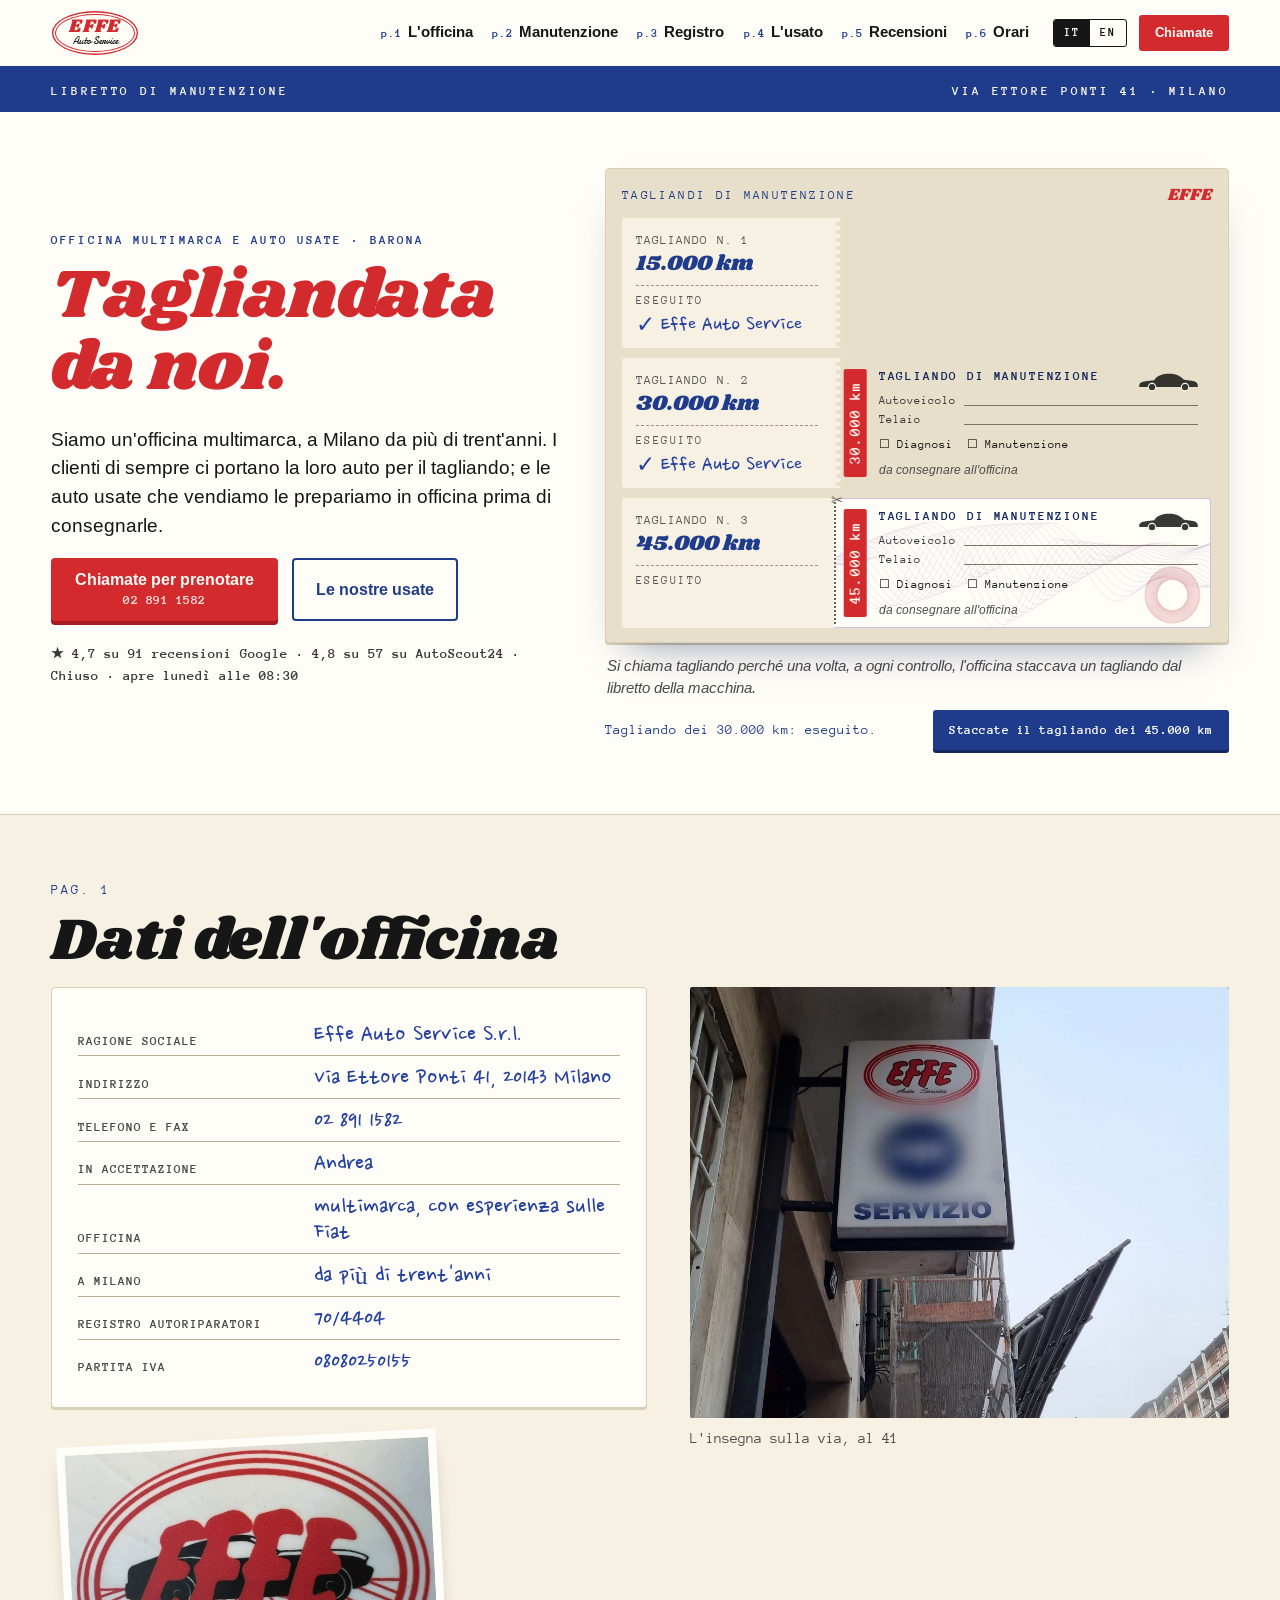
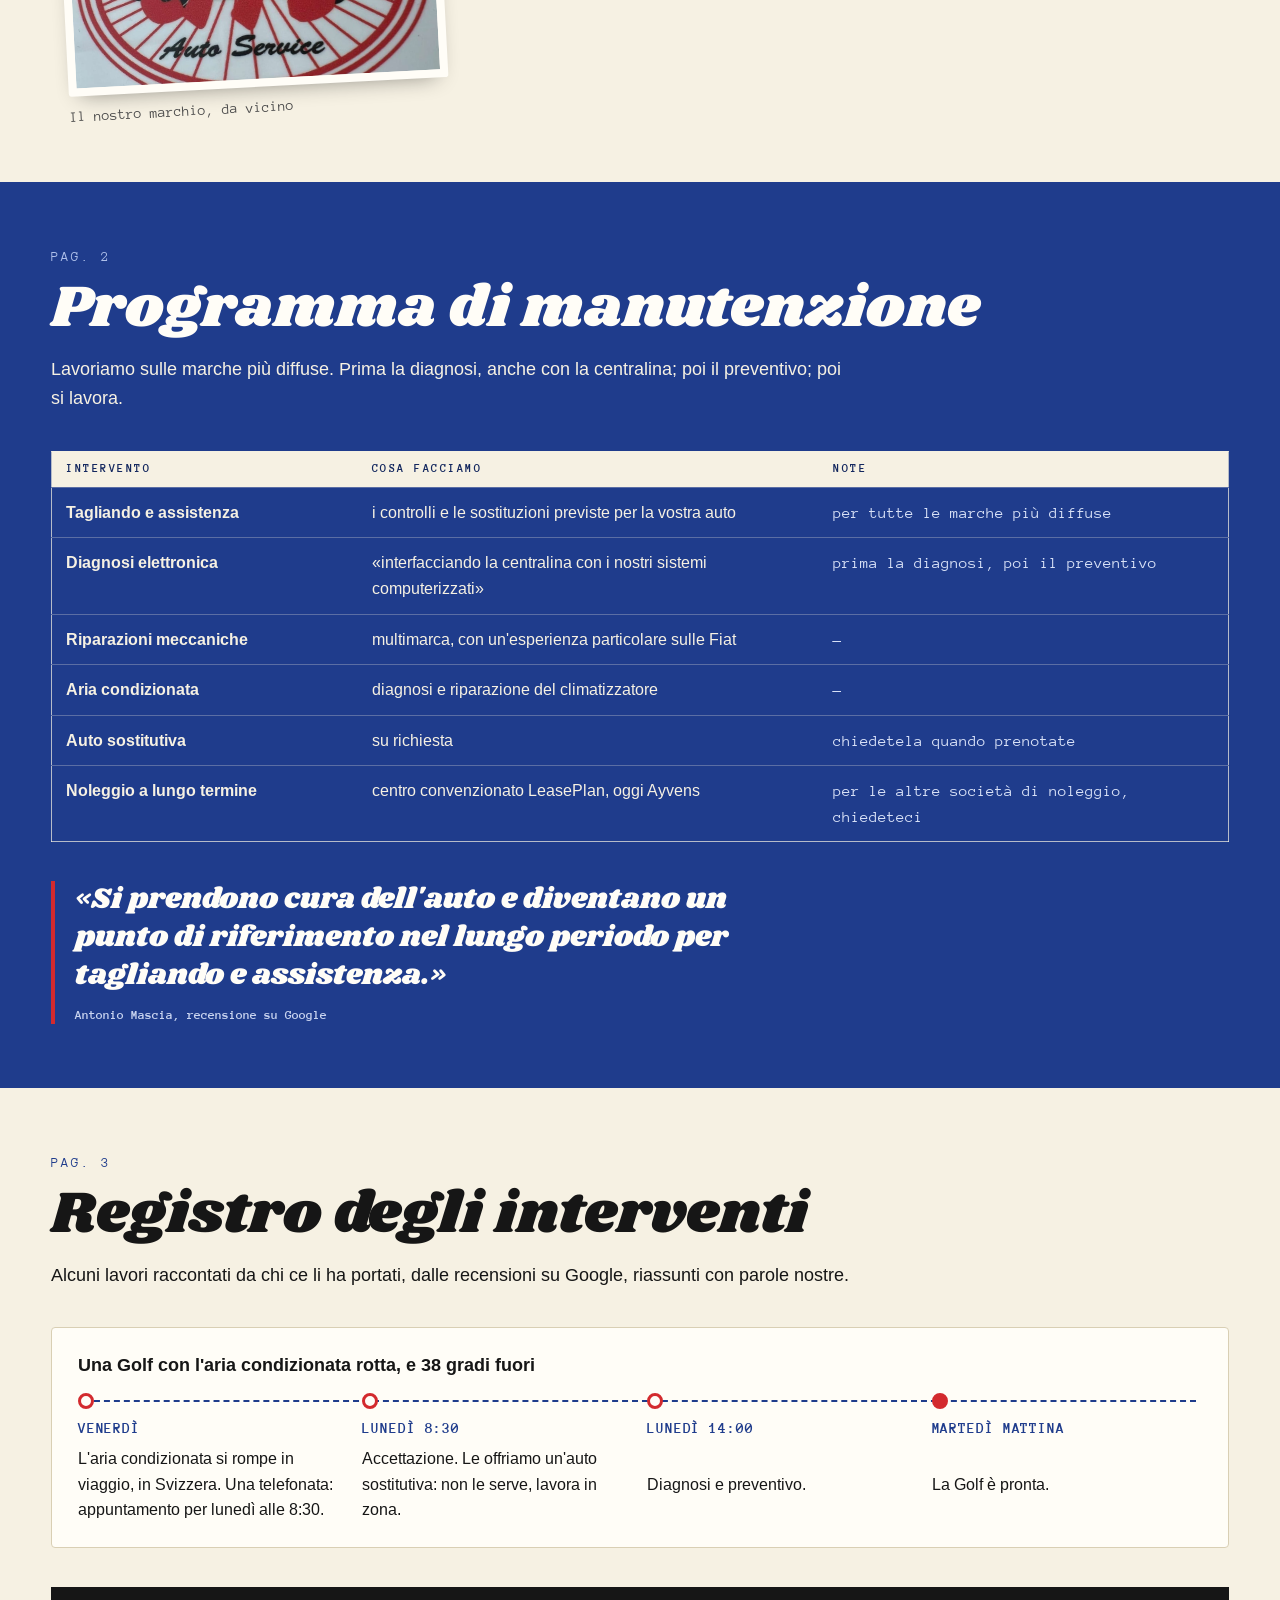
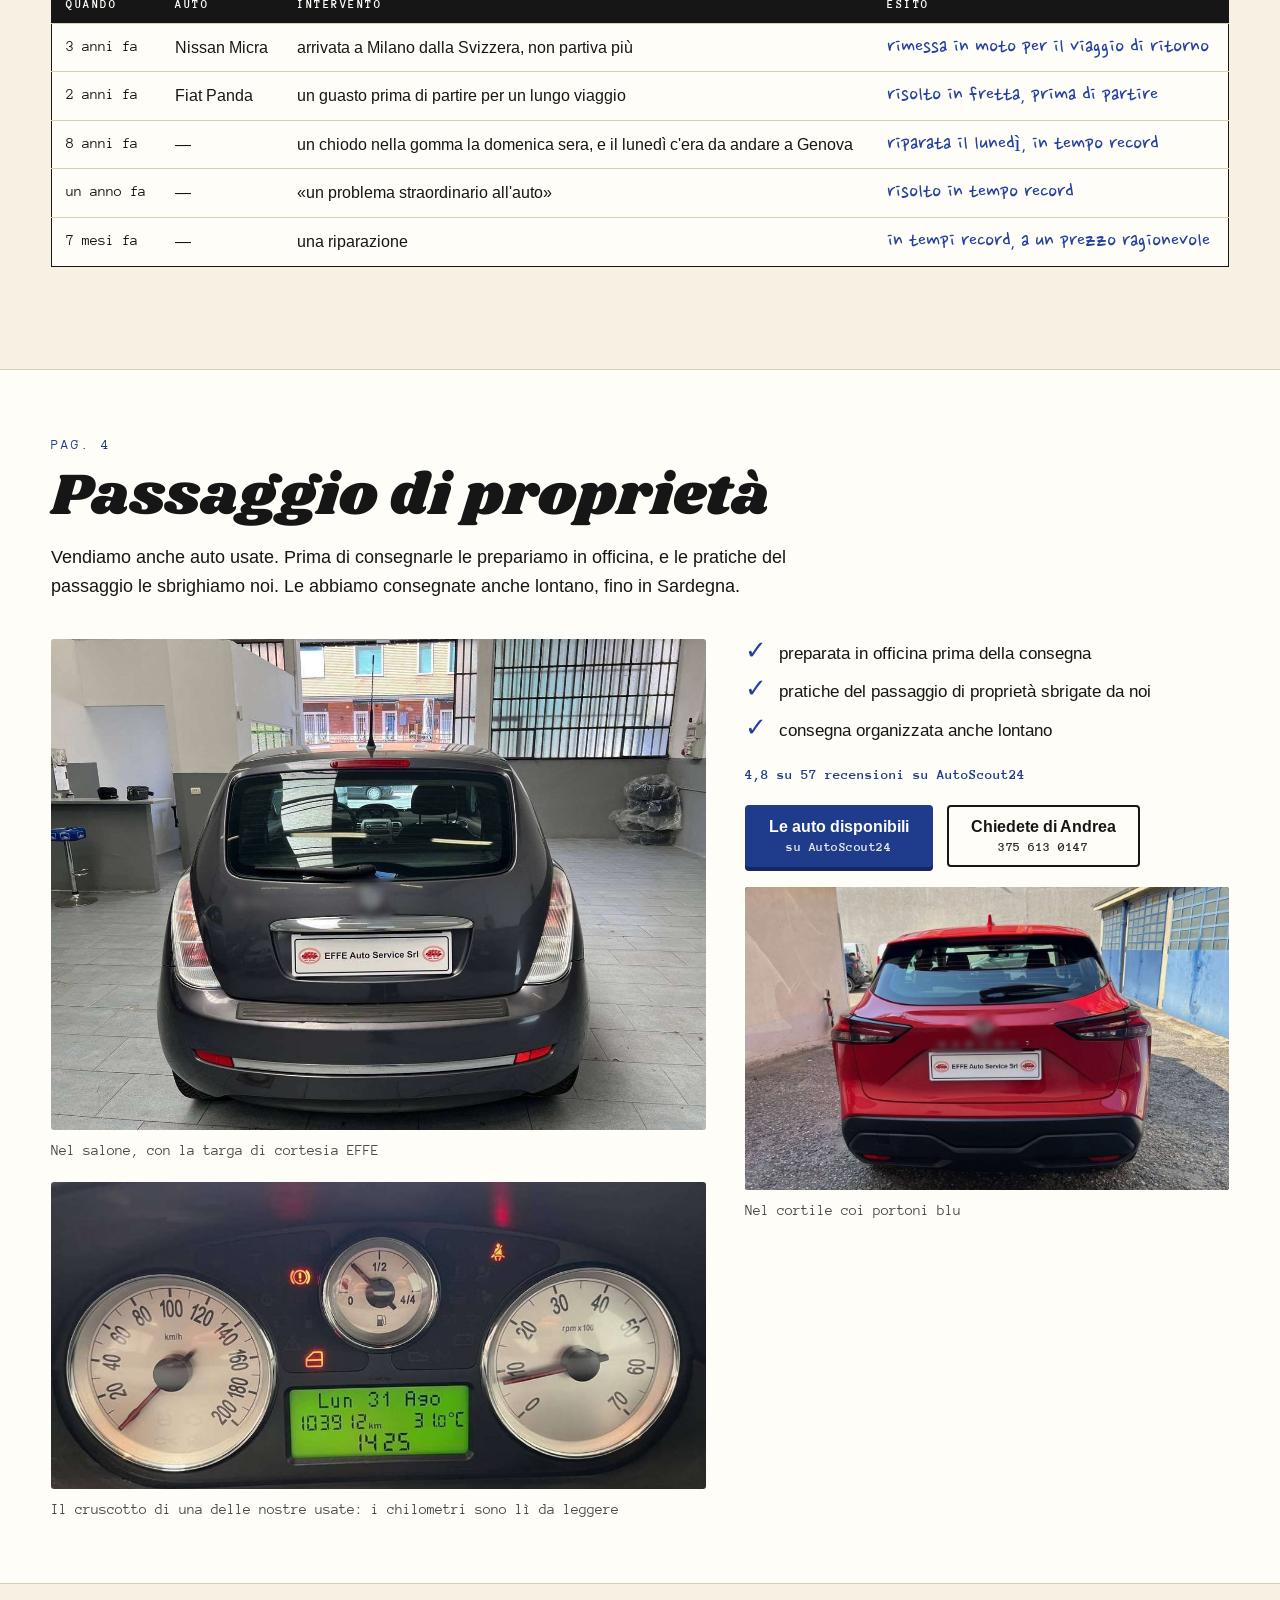
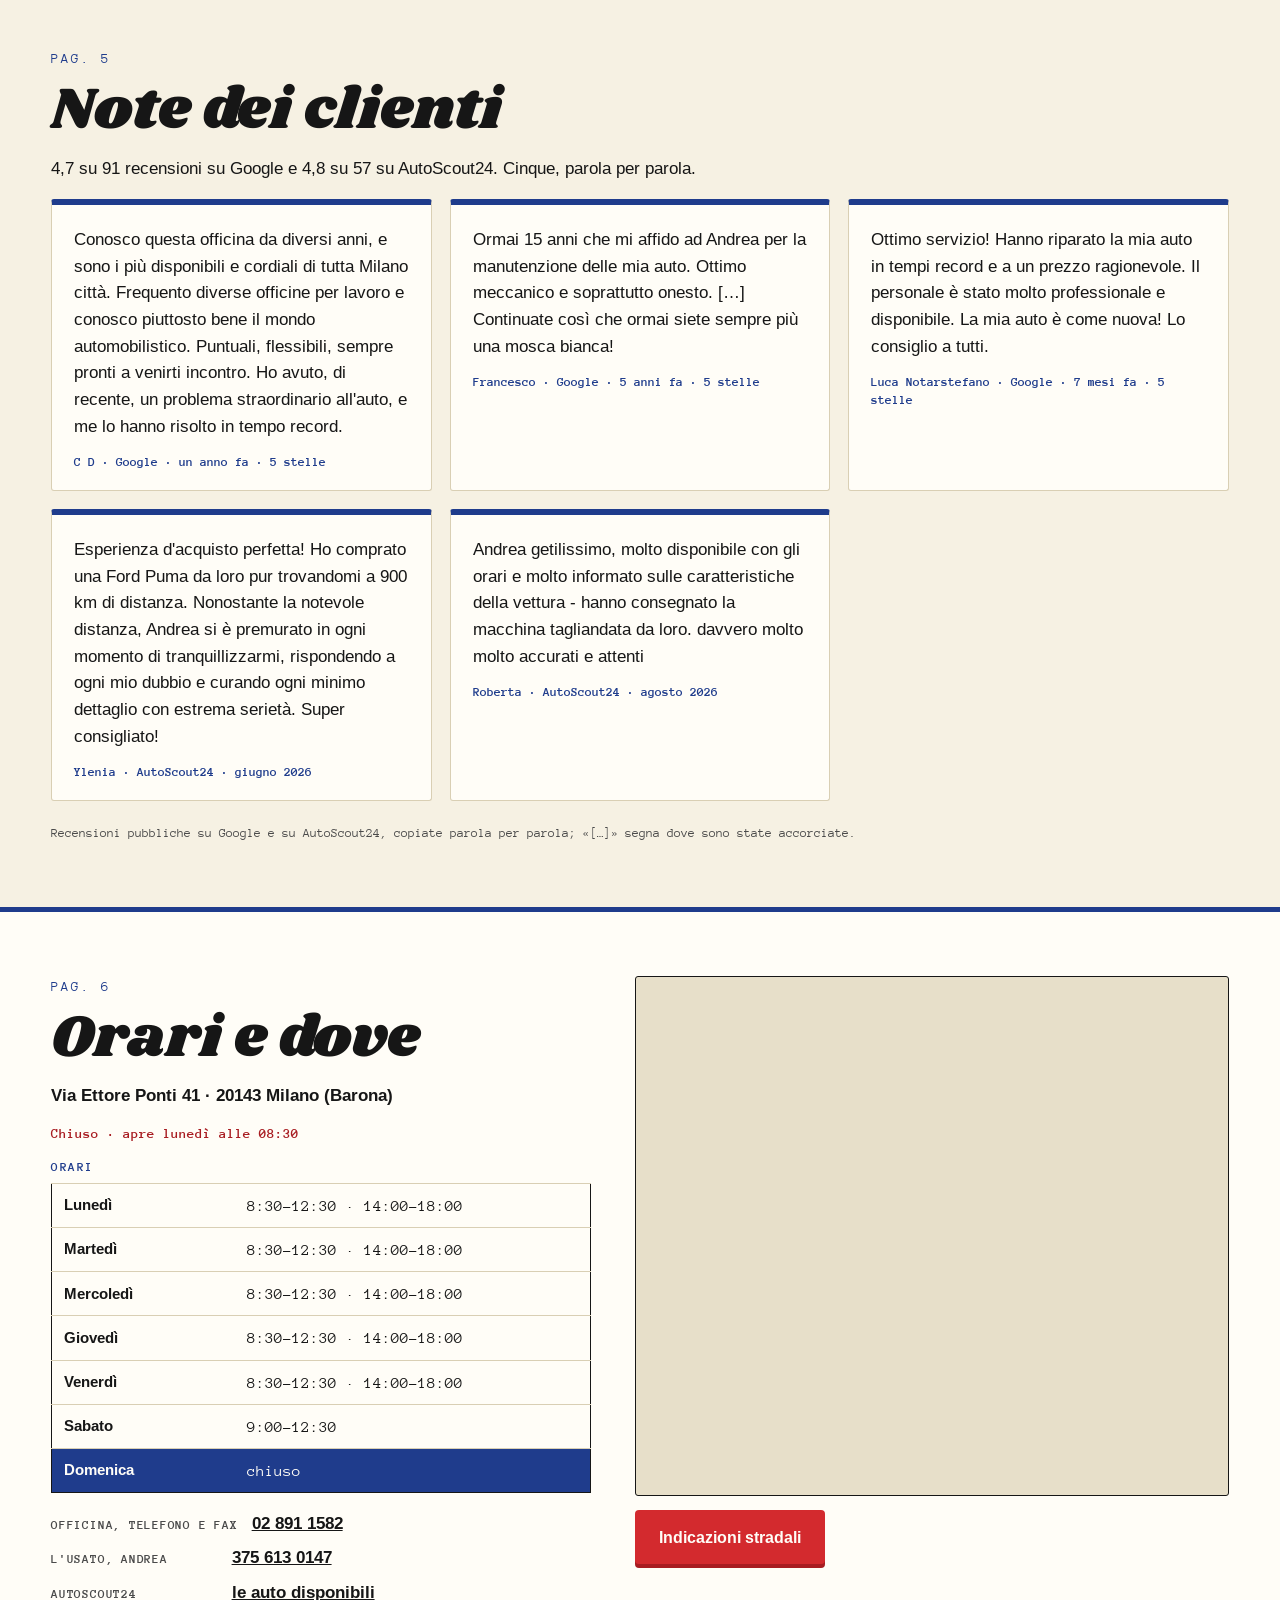
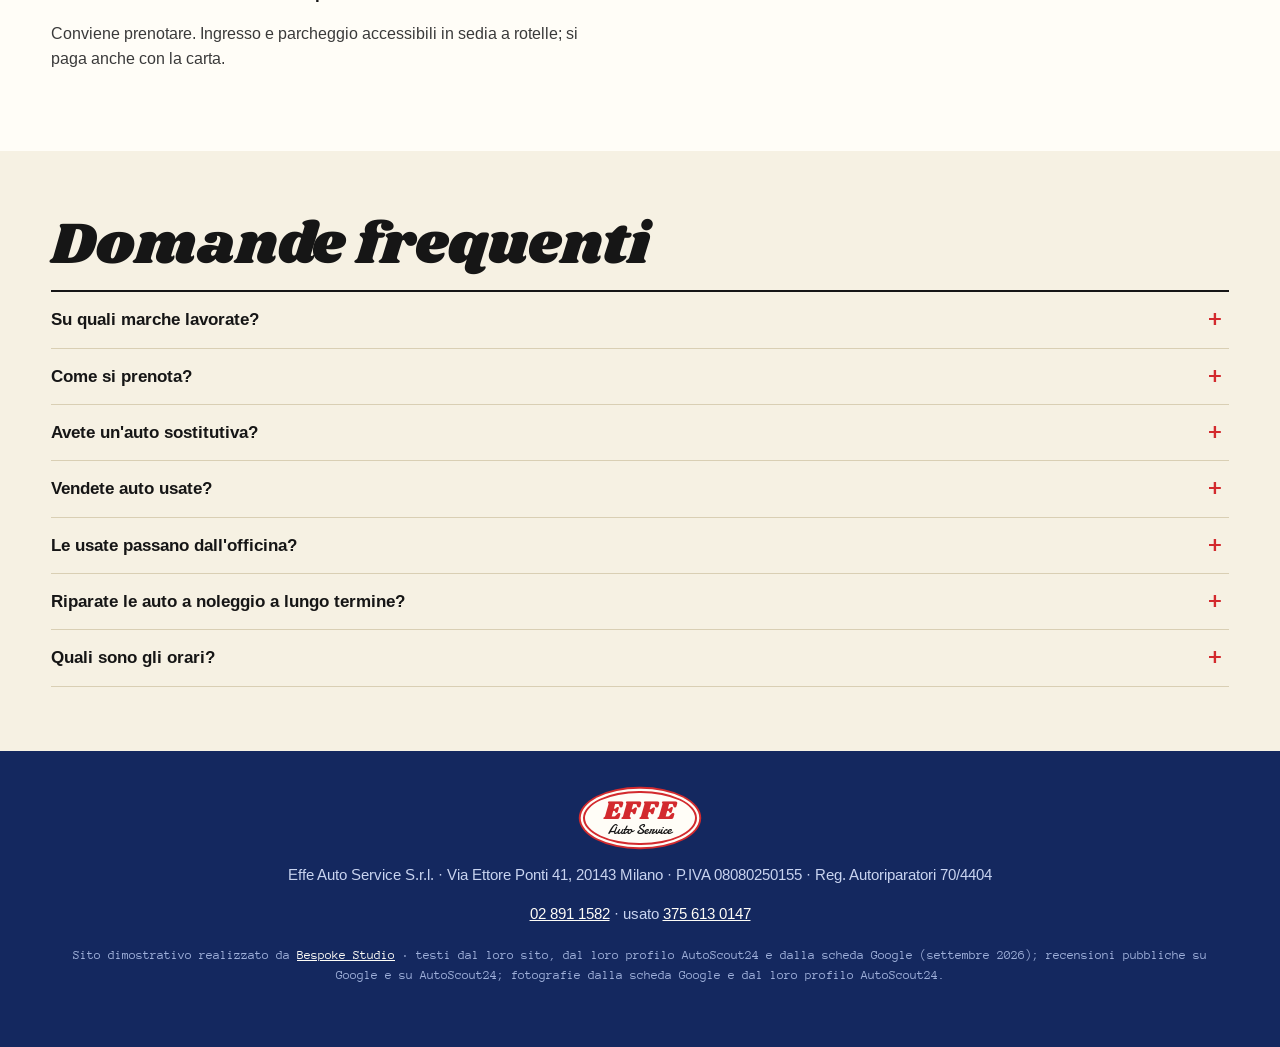
==== index.html @ 42b07c44 "Effe Auto Service: «Tagliandata da noi.» Sito vetrina dell'officina multimarca e dell'usato di Via E" ====
<!DOCTYPE html>
<html lang="it" class="no-js">
<head>
<meta charset="utf-8">
<meta name="viewport" content="width=device-width, initial-scale=1">
<script>document.documentElement.classList.remove('no-js')</script>
<title>Effe Auto Service — officina multimarca e auto usate in Via Ettore Ponti 41, Milano</title>
<meta name="description" content="Effe Auto Service, Via Ettore Ponti 41 a Milano (Barona): officina multimarca da più di trent'anni, tagliandi, diagnosi con la centralina, riparazioni, e auto usate preparate in officina. Telefono 02 891 1582.">
<link rel="canonical" href="https://rotenzark.github.io/effe-auto-service/">
<meta property="og:type" content="website">
<meta property="og:title" content="Effe Auto Service — Tagliandata da noi.">
<meta property="og:description" content="Officina multimarca e auto usate in Via Ettore Ponti 41, Milano: i tagliandi dei clienti di sempre e le usate che passano prima dall'officina.">
<meta property="og:image" content="https://rotenzark.github.io/effe-auto-service/img/og.jpg">
<meta property="og:url" content="https://rotenzark.github.io/effe-auto-service/">
<meta property="og:locale" content="it_IT">
<meta name="twitter:card" content="summary_large_image">
<meta name="theme-color" content="#1F3C8C">
<link rel="icon" href="img/favicon.svg" type="image/svg+xml">
<link rel="icon" href="img/favicon-32.png" sizes="32x32" type="image/png">
<link rel="apple-touch-icon" href="img/apple-touch-icon.png">
<link rel="preconnect" href="https://fonts.googleapis.com">
<link rel="preconnect" href="https://fonts.gstatic.com" crossorigin>
<link href="https://fonts.googleapis.com/css2?family=Anonymous+Pro:wght@400;700&family=Arimo:ital,wght@0,400;0,500;0,600;0,700;1,400&family=Damion&family=Nanum+Pen+Script&family=Shrikhand&display=swap" rel="stylesheet">
<link rel="stylesheet" href="css/styles.css?v=1">
<script src="https://cdn.jsdelivr.net/npm/gsap@3.12.5/dist/gsap.min.js" defer></script>
<script src="https://cdn.jsdelivr.net/npm/gsap@3.12.5/dist/ScrollTrigger.min.js" defer></script>
<script src="js/main.js?v=1" defer></script>
<script type="application/ld+json">
{"@context":"https://schema.org","@type":["AutoRepair","AutoDealer"],"name":"Effe Auto Service","legalName":"Effe Auto Service S.r.l.","description":"Officina multimarca a Milano da più di trent'anni e auto usate preparate in officina.","image":"https://rotenzark.github.io/effe-auto-service/img/og.jpg","url":"https://rotenzark.github.io/effe-auto-service/","telephone":"+39028911582","faxNumber":"+39028911582","vatID":"IT08080250155","address":{"@type":"PostalAddress","streetAddress":"Via Ettore Ponti 41","postalCode":"20143","addressLocality":"Milano","addressRegion":"MI","addressCountry":"IT"},"geo":{"@type":"GeoCoordinates","latitude":45.4418,"longitude":9.1539},"contactPoint":[{"@type":"ContactPoint","telephone":"+393756130147","contactType":"sales","description":"Auto usate: chiedere di Andrea"}],"openingHoursSpecification":[{"@type":"OpeningHoursSpecification","dayOfWeek":["Monday","Tuesday","Wednesday","Thursday","Friday"],"opens":"08:30","closes":"12:30"},{"@type":"OpeningHoursSpecification","dayOfWeek":["Monday","Tuesday","Wednesday","Thursday","Friday"],"opens":"14:00","closes":"18:00"},{"@type":"OpeningHoursSpecification","dayOfWeek":"Saturday","opens":"09:00","closes":"12:30"}],"paymentAccepted":"Carte di credito, carte di debito, pagamenti contactless"}
</script>
<script type="application/ld+json">
{"@context":"https://schema.org","@type":"FAQPage","mainEntity":[
{"@type":"Question","name":"Su quali marche lavorate?","acceptedAnswer":{"@type":"Answer","text":"Sulle più diffuse: siamo un'officina multimarca, con un'esperienza particolare sulle Fiat."}},
{"@type":"Question","name":"Come si prenota?","acceptedAnswer":{"@type":"Answer","text":"Al telefono, allo 02 891 1582. Conviene prenotare."}},
{"@type":"Question","name":"Avete un'auto sostitutiva?","acceptedAnswer":{"@type":"Answer","text":"Su richiesta: chiedetela quando prenotate."}},
{"@type":"Question","name":"Vendete auto usate?","acceptedAnswer":{"@type":"Answer","text":"Sì. Le auto disponibili sono sul nostro profilo AutoScout24; per informazioni chiedete di Andrea, al 375 613 0147."}},
{"@type":"Question","name":"Le usate passano dall'officina?","acceptedAnswer":{"@type":"Answer","text":"Sì: prima della consegna le prepariamo in officina. Chiedete ad Andrea cosa è stato fatto sull'auto che vi interessa."}},
{"@type":"Question","name":"Riparate le auto a noleggio a lungo termine?","acceptedAnswer":{"@type":"Answer","text":"Siamo centro convenzionato LeasePlan, oggi Ayvens. Per le altre società di noleggio, chiedeteci."}},
{"@type":"Question","name":"Quali sono gli orari?","acceptedAnswer":{"@type":"Answer","text":"Dal lunedì al venerdì dalle 8:30 alle 12:30 e dalle 14 alle 18, il sabato dalle 9 alle 12:30. La domenica è chiuso."}}
]}
</script>
</head>
<body>

<div id="intro" class="intro" aria-hidden="true">
  <div class="intro__in">
    <p class="marchio marchio--grande"><span class="marchio__effe">EFFE</span><span class="marchio__sotto">Auto Service</span></p>
    <p class="intro__cosa" data-i18n="i.cosa">libretto di manutenzione</p>
  </div>
  <button class="intro__salta" id="introSkip" type="button" data-i18n="i.skip">Salta</button>
</div>

<header class="testata">
  <a class="testata__logo" href="#copertina" aria-label="Effe Auto Service, torna all'inizio" data-i18n-aria="m.top"><span class="marchio"><span class="marchio__effe">EFFE</span><span class="marchio__sotto">Auto Service</span></span></a>
  <nav id="mainNav" class="testata__nav" aria-label="Pagine del libretto" data-i18n-aria="m.nav">
    <a href="#dati"><span class="pg" aria-hidden="true">p.1</span><span data-i18n="n.dati">L'officina</span></a>
    <a href="#manutenzione"><span class="pg" aria-hidden="true">p.2</span><span data-i18n="n.manutenzione">Manutenzione</span></a>
    <a href="#registro"><span class="pg" aria-hidden="true">p.3</span><span data-i18n="n.registro">Registro</span></a>
    <a href="#usato"><span class="pg" aria-hidden="true">p.4</span><span data-i18n="n.usato">L'usato</span></a>
    <a href="#note"><span class="pg" aria-hidden="true">p.5</span><span data-i18n="n.note">Recensioni</span></a>
    <a href="#orari"><span class="pg" aria-hidden="true">p.6</span><span data-i18n="n.orari">Orari</span></a>
  </nav>
  <div class="testata__destra">
    <div class="lingue" role="group" aria-label="Lingua" data-i18n-aria="m.lingua">
      <button type="button" data-lang="it" aria-pressed="true">IT</button><button type="button" data-lang="en" aria-pressed="false">EN</button>
    </div>
    <a class="testata__tel" href="tel:+39028911582"><span data-i18n="n.tel">Chiamate</span></a>
    <button id="burger" type="button" aria-label="Apri il menu" aria-controls="mainNav" aria-expanded="false" data-i18n-aria="m.menu"><span></span><span></span><span></span></button>
  </div>
</header>

<main>

  <section id="copertina" class="copertina" aria-labelledby="titolo">
    <div class="copertina__banda" aria-hidden="true"><span data-i18n="h.banda">Libretto di manutenzione</span><span>Via Ettore Ponti 41 · Milano</span></div>
    <div class="copertina__corpo">
      <div class="copertina__testo">
        <p class="kicker" data-i18n="h.k">Officina multimarca e auto usate · Barona</p>
        <h1 id="titolo" class="copertina__t" data-i18n="h.t">Tagliandata<br>da noi.</h1>
        <p class="copertina__s" data-i18n="h.s">Siamo un'officina multimarca, a Milano da più di trent'anni. I clienti di sempre ci portano la loro auto per il tagliando; e le auto usate che vendiamo le prepariamo in officina prima di consegnarle.</p>
        <div class="azioni">
          <a class="btn btn--rosso" href="tel:+39028911582"><span data-i18n="h.tel">Chiamate per prenotare</span><small>02 891 1582</small></a>
          <a class="btn btn--linea" href="#usato"><span data-i18n="h.usato">Le nostre usate</span></a>
        </div>
        <p class="copertina__voti"><span aria-hidden="true">★</span> <span data-i18n="h.voti">4,7 su 91 recensioni Google · 4,8 su 57 su AutoScout24</span> <span id="orarioStato" aria-live="polite"></span></p>
      </div>

      <figure class="libretto" id="libretto">
        <div class="libretto__pagina">
          <div class="libretto__testa"><span class="mono" data-i18n="f.testa">Tagliandi di manutenzione</span><span class="libretto__marchio" aria-hidden="true">EFFE</span></div>
          <ol class="tagliandi" id="tagliandi">
            <li class="riga is-staccato" data-n="1">
              <div class="matrice">
                <p class="matrice__n mono"><span data-i18n="f.n">Tagliando n.</span> 1</p>
                <p class="matrice__km">15.000 km</p>
                <p class="matrice__campo"><span class="matrice__eti mono" data-i18n="f.eseguito">Eseguito</span><span class="penna">✓ Effe Auto Service</span></p>
              </div>
              <div class="tagliando" aria-hidden="true">
                <p class="tagliando__km">15.000 km</p>
                <div class="tagliando__corpo">
                  <p class="tagliando__t" data-i18n="f.t">Tagliando di manutenzione</p>
                  <p class="tagliando__campi"><span data-i18n="f.auto">Autoveicolo</span><i></i><span data-i18n="f.telaio">Telaio</span><i></i></p>
                  <p class="tagliando__caselle"><span>☐ <span data-i18n="f.diagnosi">Diagnosi</span></span><span>☐ <span data-i18n="f.manut">Manutenzione</span></span></p>
                  <p class="tagliando__piede" data-i18n="f.piede">da consegnare all'officina</p>
                </div>
                <svg class="tagliando__auto" viewBox="0 0 120 44" aria-hidden="true"><path d="M6 32 C6 26 10 24 18 23 L34 21 C40 12 50 9 62 9 C74 9 82 12 90 20 L104 22 C112 23 116 26 116 31 L116 34 L6 34 Z"/><circle cx="30" cy="34" r="7"/><circle cx="92" cy="34" r="7"/></svg>
              </div>
            </li>
            <li class="riga is-staccato" data-n="2">
              <div class="matrice">
                <p class="matrice__n mono"><span data-i18n="f.n">Tagliando n.</span> 2</p>
                <p class="matrice__km">30.000 km</p>
                <p class="matrice__campo"><span class="matrice__eti mono" data-i18n="f.eseguito">Eseguito</span><span class="penna">✓ Effe Auto Service</span></p>
              </div>
              <div class="tagliando" aria-hidden="true">
                <p class="tagliando__km">30.000 km</p>
                <div class="tagliando__corpo">
                  <p class="tagliando__t" data-i18n="f.t">Tagliando di manutenzione</p>
                  <p class="tagliando__campi"><span data-i18n="f.auto">Autoveicolo</span><i></i><span data-i18n="f.telaio">Telaio</span><i></i></p>
                  <p class="tagliando__caselle"><span>☐ <span data-i18n="f.diagnosi">Diagnosi</span></span><span>☐ <span data-i18n="f.manut">Manutenzione</span></span></p>
                  <p class="tagliando__piede" data-i18n="f.piede">da consegnare all'officina</p>
                </div>
                <svg class="tagliando__auto" viewBox="0 0 120 44" aria-hidden="true"><path d="M6 32 C6 26 10 24 18 23 L34 21 C40 12 50 9 62 9 C74 9 82 12 90 20 L104 22 C112 23 116 26 116 31 L116 34 L6 34 Z"/><circle cx="30" cy="34" r="7"/><circle cx="92" cy="34" r="7"/></svg>
              </div>
            </li>
            <li class="riga" data-n="3">
              <div class="matrice">
                <p class="matrice__n mono"><span data-i18n="f.n">Tagliando n.</span> 3</p>
                <p class="matrice__km">45.000 km</p>
                <p class="matrice__campo"><span class="matrice__eti mono" data-i18n="f.eseguito">Eseguito</span><span class="penna">✓ Effe Auto Service</span></p>
              </div>
              <div class="tagliando" aria-hidden="true">
                <p class="tagliando__km">45.000 km</p>
                <div class="tagliando__corpo">
                  <p class="tagliando__t" data-i18n="f.t">Tagliando di manutenzione</p>
                  <p class="tagliando__campi"><span data-i18n="f.auto">Autoveicolo</span><i></i><span data-i18n="f.telaio">Telaio</span><i></i></p>
                  <p class="tagliando__caselle"><span>☐ <span data-i18n="f.diagnosi">Diagnosi</span></span><span>☐ <span data-i18n="f.manut">Manutenzione</span></span></p>
                  <p class="tagliando__piede" data-i18n="f.piede">da consegnare all'officina</p>
                </div>
                <svg class="tagliando__auto" viewBox="0 0 120 44" aria-hidden="true"><path d="M6 32 C6 26 10 24 18 23 L34 21 C40 12 50 9 62 9 C74 9 82 12 90 20 L104 22 C112 23 116 26 116 31 L116 34 L6 34 Z"/><circle cx="30" cy="34" r="7"/><circle cx="92" cy="34" r="7"/></svg>
              </div>
            </li>
          </ol>
          <p class="libretto__completo" id="librettoCompleto" data-i18n="f.completo">Libretto completo: la macchina è pronta anche per il prossimo proprietario. <a href="#usato">Passaggio di proprietà →</a></p>
        </div>
        <figcaption class="libretto__nota" data-i18n="f.nota">Si chiama tagliando perché una volta, a ogni controllo, l'officina staccava un tagliando dal libretto della macchina.</figcaption>
        <div class="libretto__azioni">
          <p class="libretto__stato mono" id="librettoStato" aria-live="polite"></p>
          <button type="button" class="libretto__tasto" id="tagliandoTasto" data-i18n="f.tasto">Staccate il tagliando dei 45.000 km</button>
          <button type="button" class="libretto__tasto libretto__tasto--piano" id="tagliandoDaCapo" hidden data-i18n="f.dacapo">Da capo</button>
        </div>
      </figure>
    </div>
  </section>

  <section id="dati" class="pagina" aria-labelledby="p1t">
    <p class="pagina__num mono" aria-hidden="true">pag. 1</p>
    <h2 id="p1t" class="pagina__t" data-i18n="p1.t">Dati dell'officina</h2>
    <div class="dati__corpo">
      <div class="dati__sx">
      <dl class="scheda reveal">
        <div><dt data-i18n="p1.rs">Ragione sociale</dt><dd class="penna">Effe Auto Service S.r.l.</dd></div>
        <div><dt data-i18n="p1.ind">Indirizzo</dt><dd class="penna">Via Ettore Ponti 41, 20143 Milano</dd></div>
        <div><dt data-i18n="p1.tel">Telefono e fax</dt><dd class="penna"><a href="tel:+39028911582">02 891 1582</a></dd></div>
        <div><dt data-i18n="p1.acc">In accettazione</dt><dd class="penna">Andrea</dd></div>
        <div><dt data-i18n="p1.tipo">Officina</dt><dd class="penna" data-i18n="p1.tipov">multimarca, con esperienza sulle Fiat</dd></div>
        <div><dt data-i18n="p1.da">A Milano</dt><dd class="penna" data-i18n="p1.dav">da più di trent'anni</dd></div>
        <div><dt data-i18n="p1.reg">Registro autoriparatori</dt><dd class="penna">70/4404</dd></div>
        <div><dt data-i18n="p1.iva">Partita IVA</dt><dd class="penna">08080250155</dd></div>
      </dl>
      <figure class="foto foto--adesivo reveal"><button type="button" class="foto-btn" data-full="img/marchio.jpg"><img src="img/marchio.jpg" width="1000" height="641" alt="Il marchio EFFE Auto Service: il doppio ovale rosso con i raggi e la sagoma di un'auto" data-i18n-alt="p1.alt2"></button><figcaption class="didascalia" data-i18n="p1.cap2">Il nostro marchio, da vicino</figcaption></figure>
      </div>
      <div class="dati__foto">
        <figure class="foto reveal"><button type="button" class="foto-btn" data-full="img/insegna.jpg"><img src="img/insegna.jpg" width="1000" height="920" alt="L'insegna a bandiera sulla via, con l'ovale rosso EFFE Auto Service" data-i18n-alt="p1.alt1"></button><figcaption class="didascalia" data-i18n="p1.cap1">L'insegna sulla via, al 41</figcaption></figure>
      </div>
    </div>
  </section>

  <section id="manutenzione" class="pagina pagina--blu" aria-labelledby="p2t">
    <p class="pagina__num mono" aria-hidden="true">pag. 2</p>
    <h2 id="p2t" class="pagina__t" data-i18n="p2.t">Programma di manutenzione</h2>
    <p class="pagina__s" data-i18n="p2.s">Lavoriamo sulle marche più diffuse. Prima la diagnosi, anche con la centralina; poi il preventivo; poi si lavora.</p>
    <div class="tabella-wrap reveal">
      <table class="programma">
        <thead><tr><th scope="col" data-i18n="p2.h1">Intervento</th><th scope="col" data-i18n="p2.h2">Cosa facciamo</th><th scope="col" data-i18n="p2.h3">Note</th></tr></thead>
        <tbody>
          <tr><th scope="row" data-i18n="p2.r1">Tagliando e assistenza</th><td data-i18n="p2.r1c">i controlli e le sostituzioni previste per la vostra auto</td><td data-i18n="p2.r1n">per tutte le marche più diffuse</td></tr>
          <tr><th scope="row" data-i18n="p2.r2">Diagnosi elettronica</th><td data-i18n="p2.r2c">«interfacciando la centralina con i nostri sistemi computerizzati»</td><td data-i18n="p2.r2n">prima la diagnosi, poi il preventivo</td></tr>
          <tr><th scope="row" data-i18n="p2.r3">Riparazioni meccaniche</th><td data-i18n="p2.r3c">multimarca, con un'esperienza particolare sulle Fiat</td><td>—</td></tr>
          <tr><th scope="row" data-i18n="p2.r4">Aria condizionata</th><td data-i18n="p2.r4c">diagnosi e riparazione del climatizzatore</td><td>—</td></tr>
          <tr><th scope="row" data-i18n="p2.r5">Auto sostitutiva</th><td data-i18n="p2.r5c">su richiesta</td><td data-i18n="p2.r5n">chiedetela quando prenotate</td></tr>
          <tr><th scope="row" data-i18n="p2.r6">Noleggio a lungo termine</th><td data-i18n="p2.r6c">centro convenzionato LeasePlan, oggi Ayvens</td><td data-i18n="p2.r6n">per le altre società di noleggio, chiedeteci</td></tr>
        </tbody>
      </table>
    </div>
    <blockquote class="citazione reveal"><p data-i18n="p2.cit">«Si prendono cura dell'auto e diventano un punto di riferimento nel lungo periodo per tagliando e assistenza.»</p><footer data-i18n="p2.citchi">Antonio Mascia, recensione su Google</footer></blockquote>
  </section>

  <section id="registro" class="pagina" aria-labelledby="p3t">
    <p class="pagina__num mono" aria-hidden="true">pag. 3</p>
    <h2 id="p3t" class="pagina__t" data-i18n="p3.t">Registro degli interventi</h2>
    <p class="pagina__s" data-i18n="p3.s">Alcuni lavori raccontati da chi ce li ha portati, dalle recensioni su Google, riassunti con parole nostre.</p>
    <div class="giornata reveal" aria-labelledby="giornataT">
      <p id="giornataT" class="giornata__t" data-i18n="p3.gt">Una Golf con l'aria condizionata rotta, e 38 gradi fuori</p>
      <ol class="giornata__linea">
        <li><span class="giornata__ora mono" data-i18n="p3.g1o">venerdì</span><span data-i18n="p3.g1">L'aria condizionata si rompe in viaggio, in Svizzera. Una telefonata: appuntamento per lunedì alle 8:30.</span></li>
        <li><span class="giornata__ora mono" data-i18n="p3.g2o">lunedì 8:30</span><span data-i18n="p3.g2">Accettazione. Le offriamo un'auto sostitutiva: non le serve, lavora in zona.</span></li>
        <li><span class="giornata__ora mono" data-i18n="p3.g3o">lunedì 14:00</span><span data-i18n="p3.g3">Diagnosi e preventivo.</span></li>
        <li><span class="giornata__ora mono" data-i18n="p3.g4o">martedì mattina</span><span data-i18n="p3.g4">La Golf è pronta.</span></li>
      </ol>
    </div>
    <div class="tabella-wrap reveal">
      <table class="registro">
        <caption class="solo-lettori" data-i18n="p3.cap">Registro degli interventi, dalle recensioni</caption>
        <thead><tr><th scope="col" data-i18n="p3.h1">Quando</th><th scope="col" data-i18n="p3.h2">Auto</th><th scope="col" data-i18n="p3.h3">Intervento</th><th scope="col" data-i18n="p3.h4">Esito</th></tr></thead>
        <tbody>
          <tr><td class="mono" data-i18n="p3.r1q">3 anni fa</td><td>Nissan Micra</td><td data-i18n="p3.r1i">arrivata a Milano dalla Svizzera, non partiva più</td><td class="penna" data-i18n="p3.r1c">rimessa in moto per il viaggio di ritorno</td></tr>
          <tr><td class="mono" data-i18n="p3.r2q">2 anni fa</td><td>Fiat Panda</td><td data-i18n="p3.r2i">un guasto prima di partire per un lungo viaggio</td><td class="penna" data-i18n="p3.r2c">risolto in fretta, prima di partire</td></tr>
          <tr><td class="mono" data-i18n="p3.r3q">8 anni fa</td><td data-i18n="p3.r3a">—</td><td data-i18n="p3.r3i">un chiodo nella gomma la domenica sera, e il lunedì c'era da andare a Genova</td><td class="penna" data-i18n="p3.r3c">riparata il lunedì, in tempo record</td></tr>
          <tr><td class="mono" data-i18n="p3.r4q">un anno fa</td><td data-i18n="p3.r4a">—</td><td data-i18n="p3.r4i">«un problema straordinario all'auto»</td><td class="penna" data-i18n="p3.r4c">risolto in tempo record</td></tr>
          <tr><td class="mono" data-i18n="p3.r5q">7 mesi fa</td><td data-i18n="p3.r5a">—</td><td data-i18n="p3.r5i">una riparazione</td><td class="penna" data-i18n="p3.r5c">in tempi record, a un prezzo ragionevole</td></tr>
        </tbody>
      </table>
    </div>
  </section>

  <section id="usato" class="pagina pagina--carta" aria-labelledby="p4t">
    <p class="pagina__num mono" aria-hidden="true">pag. 4</p>
    <h2 id="p4t" class="pagina__t" data-i18n="p4.t">Passaggio di proprietà</h2>
    <p class="pagina__s" data-i18n="p4.s">Vendiamo anche auto usate. Prima di consegnarle le prepariamo in officina, e le pratiche del passaggio le sbrighiamo noi. Le abbiamo consegnate anche lontano, fino in Sardegna.</p>
    <div class="usato__corpo">
      <div class="usato__sx">
      <figure class="foto foto--grande reveal"><button type="button" class="foto-btn" data-full="img/salone.jpg"><img src="img/salone.jpg" width="1280" height="960" alt="Un'auto usata di spalle nel salone, con la targa di cortesia EFFE Auto Service Srl" data-i18n-alt="p4.alt1"></button><figcaption class="didascalia" data-i18n="p4.cap1">Nel salone, con la targa di cortesia EFFE</figcaption></figure>
      <figure class="foto foto--cruscotto reveal"><button type="button" class="foto-btn" data-full="img/cruscotto.jpg"><img src="img/cruscotto.jpg" width="1070" height="500" alt="Il cruscotto di una delle nostre usate: 103.912 chilometri" data-i18n-alt="p4.alt3"></button><figcaption class="didascalia" data-i18n="p4.cap3">Il cruscotto di una delle nostre usate: i chilometri sono lì da leggere</figcaption></figure>
      </div>
      <div class="usato__lato">
        <ul class="usato__punti reveal">
          <li><span class="spunta" aria-hidden="true">✓</span><span data-i18n="p4.l1">preparata in officina prima della consegna</span></li>
          <li><span class="spunta" aria-hidden="true">✓</span><span data-i18n="p4.l2">pratiche del passaggio di proprietà sbrigate da noi</span></li>
          <li><span class="spunta" aria-hidden="true">✓</span><span data-i18n="p4.l3">consegna organizzata anche lontano</span></li>
        </ul>
        <p class="usato__voto" data-i18n="p4.voto">4,8 su 57 recensioni su AutoScout24</p>
        <div class="azioni">
          <a class="btn btn--blu" href="https://www.autoscout24.it/concessionari/effe-auto-service-milano" target="_blank" rel="noopener"><span data-i18n="p4.as24">Le auto disponibili</span><small data-i18n="p4.as24s">su AutoScout24</small></a>
          <a class="btn btn--linea-scura" href="tel:+393756130147"><span data-i18n="p4.andrea">Chiedete di Andrea</span><small>375 613 0147</small></a>
        </div>
        <figure class="foto reveal"><button type="button" class="foto-btn" data-full="img/cortile.jpg"><img src="img/cortile.jpg" width="1280" height="960" alt="Un'auto usata rossa nel cortile coi portoni blu, con la targa di cortesia EFFE" data-i18n-alt="p4.alt2"></button><figcaption class="didascalia" data-i18n="p4.cap2">Nel cortile coi portoni blu</figcaption></figure>
      </div>
    </div>
  </section>

  <section id="note" class="note" aria-labelledby="p5t">
    <p class="pagina__num mono" aria-hidden="true">pag. 5</p>
    <h2 id="p5t" class="pagina__t" data-i18n="p5.t">Note dei clienti</h2>
    <p class="pagina__s" data-i18n="p5.s">4,7 su 91 recensioni su Google e 4,8 su 57 su AutoScout24. Cinque, parola per parola.</p>
    <div class="note__griglia">
      <figure class="nota reveal"><blockquote data-i18n="rc.1">Conosco questa officina da diversi anni, e sono i più disponibili e cordiali di tutta Milano città. Frequento diverse officine per lavoro e conosco piuttosto bene il mondo automobilistico. Puntuali, flessibili, sempre pronti a venirti incontro. Ho avuto, di recente, un problema straordinario all'auto, e me lo hanno risolto in tempo record.</blockquote><figcaption data-i18n="rc.f1">C D · Google · un anno fa · 5 stelle</figcaption></figure>
      <figure class="nota reveal"><blockquote data-i18n="rc.2">Ormai 15 anni che mi affido ad Andrea per la manutenzione delle mia auto. Ottimo meccanico e soprattutto onesto. […] Continuate così che ormai siete sempre più una mosca bianca!</blockquote><figcaption data-i18n="rc.f2">Francesco · Google · 5 anni fa · 5 stelle</figcaption></figure>
      <figure class="nota reveal"><blockquote data-i18n="rc.3">Ottimo servizio! Hanno riparato la mia auto in tempi record e a un prezzo ragionevole. Il personale è stato molto professionale e disponibile. La mia auto è come nuova! Lo consiglio a tutti.</blockquote><figcaption data-i18n="rc.f3">Luca Notarstefano · Google · 7 mesi fa · 5 stelle</figcaption></figure>
      <figure class="nota reveal"><blockquote data-i18n="rc.4">Esperienza d'acquisto perfetta! Ho comprato una Ford Puma da loro pur trovandomi a 900 km di distanza. Nonostante la notevole distanza, Andrea si è premurato in ogni momento di tranquillizzarmi, rispondendo a ogni mio dubbio e curando ogni minimo dettaglio con estrema serietà. Super consigliato!</blockquote><figcaption data-i18n="rc.f4">Ylenia · AutoScout24 · giugno 2026</figcaption></figure>
      <figure class="nota reveal"><blockquote data-i18n="rc.5">Andrea getilissimo, molto disponibile con gli orari e molto informato sulle caratteristiche della vettura - hanno consegnato la macchina tagliandata da loro. davvero molto molto accurati e attenti</blockquote><figcaption data-i18n="rc.f5">Roberta · AutoScout24 · agosto 2026</figcaption></figure>
    </div>
    <p class="note__piede" data-i18n="rc.piede">Recensioni pubbliche su Google e su AutoScout24, copiate parola per parola; «[…]» segna dove sono state accorciate.</p>
  </section>

  <section id="orari" class="orari-dove" aria-labelledby="p6t">
    <div class="orari-dove__info">
      <p class="pagina__num mono" aria-hidden="true">pag. 6</p>
      <h2 id="p6t" class="pagina__t" data-i18n="p6.t">Orari e dove</h2>
      <p class="orari-dove__ind">Via Ettore Ponti 41 · 20143 Milano <span data-i18n="p6.zona">(Barona)</span></p>
      <p class="stato"><span id="orarioStato2" aria-hidden="true"></span></p>
      <table class="orari">
        <caption class="orari__cap" data-i18n="p6.cap">Orari</caption>
        <tbody>
          <tr data-day="1"><th scope="row" data-i18n="o.lun">Lunedì</th><td>8:30–12:30 · 14:00–18:00</td></tr>
          <tr data-day="2"><th scope="row" data-i18n="o.mar">Martedì</th><td>8:30–12:30 · 14:00–18:00</td></tr>
          <tr data-day="3"><th scope="row" data-i18n="o.mer">Mercoledì</th><td>8:30–12:30 · 14:00–18:00</td></tr>
          <tr data-day="4"><th scope="row" data-i18n="o.gio">Giovedì</th><td>8:30–12:30 · 14:00–18:00</td></tr>
          <tr data-day="5"><th scope="row" data-i18n="o.ven">Venerdì</th><td>8:30–12:30 · 14:00–18:00</td></tr>
          <tr data-day="6"><th scope="row" data-i18n="o.sab">Sabato</th><td>9:00–12:30</td></tr>
          <tr data-day="0"><th scope="row" data-i18n="o.dom">Domenica</th><td data-i18n="o.chiuso">chiuso</td></tr>
        </tbody>
      </table>
      <ul class="contatti">
        <li><span class="contatti__eti" data-i18n="p6.tel">Officina, telefono e fax</span><a href="tel:+39028911582">02 891 1582</a></li>
        <li><span class="contatti__eti" data-i18n="p6.usato">L'usato, Andrea</span><a href="tel:+393756130147">375 613 0147</a></li>
        <li><span class="contatti__eti">AutoScout24</span><a href="https://www.autoscout24.it/concessionari/effe-auto-service-milano" target="_blank" rel="noopener" data-i18n="p6.as24">le auto disponibili</a></li>
      </ul>
      <p class="orari-dove__nota" data-i18n="p6.nota">Conviene prenotare. Ingresso e parcheggio accessibili in sedia a rotelle; si paga anche con la carta.</p>
    </div>
    <div class="mappa">
      <iframe src="https://www.google.com/maps?q=Effe+Auto+Service,+Via+Ettore+Ponti+41,+20143+Milano&amp;z=16&amp;output=embed" title="Mappa: Effe Auto Service, Via Ettore Ponti 41, Milano" data-i18n-title="p6.mappa" loading="lazy" referrerpolicy="no-referrer-when-downgrade"></iframe>
      <a class="btn btn--rosso" href="https://www.google.com/maps/search/?api=1&amp;query=Effe+Auto+Service+Via+Ettore+Ponti+41+Milano" target="_blank" rel="noopener"><span data-i18n="p6.btn">Indicazioni stradali</span></a>
    </div>
  </section>

  <section id="faq" class="faq" aria-labelledby="faqT">
    <h2 id="faqT" class="pagina__t" data-i18n="q.t">Domande frequenti</h2>
    <div class="faq__lista">
      <details class="reveal"><summary data-i18n="q.1">Su quali marche lavorate?</summary><p data-i18n="q.1r">Sulle più diffuse: siamo un'officina multimarca, con un'esperienza particolare sulle Fiat.</p></details>
      <details class="reveal"><summary data-i18n="q.2">Come si prenota?</summary><p data-i18n="q.2r">Al telefono, allo 02 891 1582. Conviene prenotare.</p></details>
      <details class="reveal"><summary data-i18n="q.3">Avete un'auto sostitutiva?</summary><p data-i18n="q.3r">Su richiesta: chiedetela quando prenotate.</p></details>
      <details class="reveal"><summary data-i18n="q.4">Vendete auto usate?</summary><p data-i18n="q.4r">Sì. Le auto disponibili sono sul nostro profilo AutoScout24; per informazioni chiedete di Andrea, al 375 613 0147.</p></details>
      <details class="reveal"><summary data-i18n="q.5">Le usate passano dall'officina?</summary><p data-i18n="q.5r">Sì: prima della consegna le prepariamo in officina. Chiedete ad Andrea cosa è stato fatto sull'auto che vi interessa.</p></details>
      <details class="reveal"><summary data-i18n="q.6">Riparate le auto a noleggio a lungo termine?</summary><p data-i18n="q.6r">Siamo centro convenzionato LeasePlan, oggi Ayvens. Per le altre società di noleggio, chiedeteci.</p></details>
      <details class="reveal"><summary data-i18n="q.7">Quali sono gli orari?</summary><p data-i18n="q.7r">Dal lunedì al venerdì dalle 8:30 alle 12:30 e dalle 14 alle 18, il sabato dalle 9 alle 12:30. La domenica è chiuso.</p></details>
    </div>
  </section>

</main>

<footer class="piede">
  <p class="marchio marchio--piede"><span class="marchio__effe">EFFE</span><span class="marchio__sotto">Auto Service</span></p>
  <p>Effe Auto Service S.r.l. · Via Ettore Ponti 41, 20143 Milano · <span data-i18n="z.piva">P.IVA</span> 08080250155 · <span data-i18n="z.reg">Reg. Autoriparatori</span> 70/4404</p>
  <p><a href="tel:+39028911582">02 891 1582</a> · <span data-i18n="z.usato">usato</span> <a href="tel:+393756130147">375 613 0147</a></p>
  <p class="piede__cred" data-i18n="z.cred">Sito dimostrativo realizzato da <a href="https://bespokestud.io" rel="noopener">Bespoke Studio</a> · testi dal loro sito, dal loro profilo AutoScout24 e dalla scheda Google (settembre 2026); recensioni pubbliche su Google e su AutoScout24; fotografie dalla scheda Google e dal loro profilo AutoScout24.</p>
</footer>

<nav id="actionBar" class="barra" aria-label="Azioni rapide" data-i18n-aria="x.nav">
  <a href="tel:+39028911582" data-i18n="x.chiama">Chiama</a>
  <a href="#usato" data-i18n="x.usato">Usato</a>
  <a href="https://www.google.com/maps/search/?api=1&amp;query=Effe+Auto+Service+Via+Ettore+Ponti+41+Milano" target="_blank" rel="noopener" data-i18n="x.mappa">Mappa</a>
  <a href="#orari" data-i18n="x.orari">Orari</a>
</nav>

<div id="lightbox" hidden role="dialog" aria-modal="true" aria-label="Foto ingrandita" data-i18n-aria="m.lightbox">
  <button id="lightboxClose" type="button" aria-label="Chiudi" data-i18n-aria="m.chiudi">×</button>
  <img id="lightboxImg" src="" alt="">
</div>

</body>
</html>
---- css/styles.css ----
/* Effe Auto Service (#211) — «Tagliandata da noi.»
   Il sito è il loro libretto di manutenzione: la copertina bianca con la banda blu (come i libretti del Servizio Assistenza
   degli anni '70), le pagine numerate, le schede compilate a penna. La firma è la pagina dei tagliandi a guilloché: a ogni
   controllo l'officina ne stacca uno lungo la perforazione e la matrice resta nel libretto, compilata. Stato finale in HTML:
   staccati i tagliandi dei 15.000 e dei 30.000 km, attaccato quello dei 45.000. */

:root {
  --rosso: #D32A2E;
  --rosso-scuro: #A81C21;
  --blu: #1F3C8C;
  --blu-scuro: #14285F;
  --nero: #161616;
  --carta: #F6F1E3;
  --carta-2: #E7DFC9;
  --carta-3: #D9CFB4;
  --bianco: #FFFDF7;
  --penna: #2440A0;
  --lilla: #8E6FA8;
  --f-titolo: 'Shrikhand', 'Cooper Black', Georgia, serif;
  --f-testo: 'Arimo', 'Helvetica Neue', Arial, system-ui, sans-serif;
  --f-mono: 'Anonymous Pro', 'Courier New', monospace;
  --f-penna: 'Nanum Pen Script', 'Bradley Hand', 'Segoe Print', cursive;
  --f-script: 'Damion', 'Brush Script MT', cursive;
  --gutter: clamp(16px, 4vw, 56px);
  --largo: 1220px;
}

[hidden] { display: none !important; }
*, *::before, *::after { box-sizing: border-box; }
html { -webkit-text-size-adjust: 100%; scroll-padding-top: 84px; }
@media (prefers-reduced-motion: no-preference) { html { scroll-behavior: smooth; } }
body { margin: 0; background: var(--carta); color: var(--nero); font: 400 1.04rem/1.6 var(--f-testo); -webkit-font-smoothing: antialiased; }
img { display: block; max-width: 100%; height: auto; }
a { color: inherit; }
p { margin: 0 0 1em; }
h1, h2, h3 { margin: 0; }
:focus-visible { outline: 3px solid var(--rosso); outline-offset: 3px; }
main > section { overflow-x: clip; }
.solo-lettori { position: absolute; width: 1px; height: 1px; overflow: hidden; clip: rect(0 0 0 0); white-space: nowrap; }
.mono { font-family: var(--f-mono); }
.penna { font-family: var(--f-penna); color: var(--penna); font-size: 1.5em; line-height: 1.05; }

/* ── reveal: nascosti solo con JS ── */
.js .reveal { opacity: 0; }
.js .reveal.in-view { opacity: 1; transition: opacity .6s ease; }
html:not(.js) .reveal { opacity: 1; }
.reduced-motion .reveal { opacity: 1 !important; }

/* ── il marchio, ricostruito dal loro ovale: doppio anello rosso, EFFE a lettere tonde, «Auto Service» in corsivo ── */
.marchio { display: inline-flex; flex-direction: column; align-items: center; justify-content: center; margin: 0; padding: .28em 1.05em .34em; border: .16em solid var(--rosso); border-radius: 50%; box-shadow: 0 0 0 .13em var(--bianco), 0 0 0 .24em var(--rosso); background: var(--bianco); line-height: 1; white-space: nowrap; }
.marchio__effe { font: 400 1.5em/1 var(--f-titolo); color: var(--rosso); letter-spacing: .02em; }
.marchio__sotto { font: 400 .78em/1 var(--f-script); color: var(--nero); margin-top: -.05em; }
.marchio--grande { font-size: clamp(1.8rem, 6vw, 3.2rem); }
.marchio--piede { font-size: 1.1rem; margin-bottom: 18px; }

/* ── intro ── */
.intro { position: fixed; inset: 0; z-index: 300; display: flex; align-items: center; justify-content: center; background: var(--blu); color: var(--carta); transition: opacity .5s ease; animation: intro-sicura .01s linear 8s forwards; }
.no-js .intro { display: none; }
.intro.hide { opacity: 0; pointer-events: none; }
@keyframes intro-sicura { to { opacity: 0; visibility: hidden; pointer-events: none; } }
.intro__in { display: flex; flex-direction: column; align-items: center; gap: 22px; padding: 0 24px; text-align: center; animation: intro-su .9s ease both; }
@keyframes intro-su { from { opacity: 0; transform: translateY(10px); } to { opacity: 1; transform: none; } }
.intro__cosa { margin: 0; font: 700 .95rem/1.4 var(--f-mono); letter-spacing: .22em; text-transform: uppercase; }
.intro__salta { position: absolute; right: 20px; bottom: 20px; background: none; border: 1.5px solid rgba(246, 241, 227, .7); border-radius: 3px; color: var(--carta); padding: 10px 16px; font: 700 .76rem/1 var(--f-mono); letter-spacing: .14em; text-transform: uppercase; cursor: pointer; }

/* ── barra mobile, lightbox ── */
.barra { position: fixed; left: 0; right: 0; bottom: 0; z-index: 40; display: none; grid-template-columns: repeat(4, 1fr); background: var(--blu-scuro); border-top: 3px solid var(--rosso); padding-bottom: env(safe-area-inset-bottom); transform: translateY(110%); transition: transform .3s ease; }
.barra.is-visible { transform: none; }
.barra a { padding: 16px 4px; text-align: center; text-decoration: none; color: var(--carta); font: 700 .78rem/1 var(--f-mono); letter-spacing: .1em; text-transform: uppercase; border-left: 1px solid rgba(246, 241, 227, .16); }
.barra a:first-child { border-left: 0; background: var(--rosso); }
#lightbox { position: fixed; inset: 0; z-index: 200; background: rgba(12, 18, 36, .94); display: flex; align-items: center; justify-content: center; padding: 24px; }
#lightboxImg { max-width: 94vw; max-height: 88vh; width: auto; height: auto; border: 6px solid var(--bianco); }
#lightboxClose { position: absolute; top: 14px; right: 14px; width: 48px; height: 48px; border: 1.5px solid rgba(246, 241, 227, .6); border-radius: 3px; background: none; color: var(--carta); font: 400 28px/1 var(--f-testo); cursor: pointer; }

/* ── testata ── */
.testata { position: sticky; top: 0; z-index: 50; display: flex; align-items: center; gap: clamp(12px, 2vw, 24px); padding: 8px var(--gutter); background: var(--bianco); border-bottom: 5px solid var(--blu); }
.testata__logo { display: inline-flex; text-decoration: none; font-size: .78rem; padding: 6px 4px; }
.testata__nav { display: flex; align-items: center; gap: clamp(10px, 1.5vw, 22px); margin-left: auto; }
.testata__nav a { display: inline-flex; align-items: baseline; gap: 6px; text-decoration: none; font: 600 .92rem/1 var(--f-testo); padding: 10px 0; white-space: nowrap; }
.testata__nav a:hover { color: var(--rosso); }
.pg { font: 700 .74rem/1 var(--f-mono); color: var(--blu); }
.testata__destra { display: flex; align-items: center; gap: 12px; }
.lingue { display: flex; border: 1.5px solid var(--nero); border-radius: 3px; overflow: hidden; }
.lingue button { background: none; border: 0; padding: 7px 10px; font: 700 .74rem/1 var(--f-mono); letter-spacing: .08em; cursor: pointer; color: var(--nero); }
.lingue button[aria-pressed="true"] { background: var(--nero); color: var(--bianco); }
.testata__tel { text-decoration: none; background: var(--rosso); color: var(--bianco); border-radius: 3px; padding: 11px 16px; font: 700 .84rem/1 var(--f-testo); }
#burger { display: none; width: 46px; height: 46px; border: 1.5px solid var(--nero); border-radius: 3px; background: none; cursor: pointer; flex-direction: column; align-items: center; justify-content: center; gap: 5px; padding: 0; }
#burger span { display: block; width: 18px; height: 2px; background: var(--nero); }

/* ── bottoni, etichette ── */
.btn { display: inline-flex; flex-direction: column; align-items: center; justify-content: center; min-height: 54px; padding: 10px 22px; border-radius: 4px; text-decoration: none; font: 700 1rem/1.2 var(--f-testo); text-align: center; border: 2px solid transparent; }
.btn small { font: 700 .8rem/1.3 var(--f-mono); letter-spacing: .04em; opacity: .9; margin-top: 3px; }
.btn--rosso { background: var(--rosso); color: var(--bianco); box-shadow: 0 4px 0 var(--rosso-scuro); }
.btn--blu { background: var(--blu); color: var(--bianco); box-shadow: 0 4px 0 var(--blu-scuro); }
.btn--linea { border-color: var(--blu); color: var(--blu); }
.btn--linea-scura { border-color: var(--nero); color: var(--nero); }
.btn:active { transform: translateY(2px); box-shadow: none; }
.azioni { display: flex; flex-wrap: wrap; gap: 14px; }
.kicker { margin: 0 0 12px; font: 700 .82rem/1.3 var(--f-mono); letter-spacing: .16em; text-transform: uppercase; color: var(--blu); }
.didascalia { margin: 10px 0 0; font: 400 .92rem/1.4 var(--f-mono); color: #4A4A4A; }

/* ── la copertina: il libretto lungo, bianco con la banda blu ── */
.copertina { background: var(--bianco); border-bottom: 1px solid var(--carta-3); }
.copertina__banda { display: flex; justify-content: space-between; gap: 18px; padding: 12px var(--gutter); background: var(--blu); color: var(--carta); font: 700 .82rem/1.3 var(--f-mono); letter-spacing: .22em; text-transform: uppercase; }
.copertina__corpo { display: grid; grid-template-columns: minmax(0, .9fr) minmax(0, 1.1fr); gap: clamp(26px, 3.4vw, 56px); align-items: center; max-width: 1360px; margin: 0 auto; padding: clamp(34px, 4.4vw, 64px) var(--gutter) clamp(40px, 5vw, 72px); }
.copertina__t { margin: 0 0 20px; padding-right: .12em; font: 400 clamp(2.6rem, 5.4vw, 5.2rem)/1.04 var(--f-titolo); color: var(--rosso); }
.copertina__s { max-width: 32em; font-size: 1.16rem; line-height: 1.55; }
.copertina__voti { margin: 22px 0 0; font: 700 .9rem/1.5 var(--f-mono); color: #3A3A3A; }
#orarioStato:not(:empty)::before { content: "· "; }

/* la firma: la pagina dei tagliandi */
.libretto { margin: 0; }
.libretto__pagina { position: relative; padding: 16px 16px 14px; background: var(--carta-2); border: 1px solid var(--carta-3); border-radius: 4px; box-shadow: 0 22px 40px -24px rgba(20, 40, 95, .55), 0 2px 0 var(--carta-3); }
.libretto__testa { display: flex; justify-content: space-between; align-items: center; margin-bottom: 12px; font-size: .82rem; letter-spacing: .18em; text-transform: uppercase; color: var(--blu); }
.libretto__marchio { font: 400 1.05rem/1 var(--f-titolo); letter-spacing: 0; text-transform: none; color: var(--rosso); }
.tagliandi { list-style: none; margin: 0; padding: 0; display: grid; gap: 10px; }
.riga { position: relative; display: grid; grid-template-columns: minmax(0, .36fr) minmax(0, .64fr); min-height: 128px; }
.matrice { position: relative; padding: 12px 16px 10px 14px; background: var(--carta); border-radius: 3px 0 0 3px; }
.matrice__n { margin: 0; font-size: .82rem; letter-spacing: .08em; text-transform: uppercase; color: #555; }
.matrice__km { margin: 2px 0 10px; font: 400 1.35rem/1 var(--f-titolo); color: var(--blu); }
.matrice__campo { display: grid; gap: 2px; margin: 0; border-top: 1px dashed #9C937D; padding-top: 6px; }
.matrice__eti { font-size: .74rem; letter-spacing: .12em; text-transform: uppercase; color: #555; }
.matrice__campo .penna { font-size: 1.45rem; min-height: 1.1em; }
.riga:not(.is-staccato) .matrice__campo .penna { clip-path: inset(0 100% 0 0); }
/* la perforazione con la forbicina */
.matrice::after { content: "✂"; position: absolute; top: -9px; right: -9px; z-index: 2; font-size: .9rem; color: #6D6453; }
.riga::before { content: ""; position: absolute; top: 4px; bottom: 4px; left: 36%; z-index: 2; border-left: 2px dotted #6D6453; pointer-events: none; }
.riga.is-staccato::before, .riga.is-strappando::before { display: none; }
.riga.is-staccato .matrice::after { display: none; }
/* il bordo strappato: denti di carta sul lato destro della matrice */
.riga.is-staccato .matrice, .riga.is-strappando .matrice { border-radius: 3px 0 0 3px; }
.riga.is-staccato .matrice::before, .riga.is-strappando .matrice::before { content: ""; position: absolute; top: 0; bottom: 0; right: -7px; width: 7px; background: linear-gradient(135deg, var(--carta) 50%, transparent 50%) 0 0 / 7px 8px, linear-gradient(45deg, var(--carta) 50%, transparent 50%) 0 4px / 7px 8px; background-repeat: repeat-y; }
/* il tagliando: fondo a guilloché, i km in verticale, l'auto del loro marchio */
.tagliando { position: relative; display: grid; grid-template-columns: auto minmax(0, 1fr); gap: 12px; padding: 10px 12px 10px 10px; background: var(--bianco) url("../img/guilloche.svg") center / cover no-repeat; border-radius: 0 3px 3px 0; border: 1px solid #CDBFD9; border-left: 0; overflow: hidden; transform-origin: 100% 0; will-change: transform; }
.riga.is-staccato .tagliando { visibility: hidden; }
.tagliando__km { margin: 0; writing-mode: vertical-rl; transform: rotate(180deg); padding: 6px 4px; background: var(--rosso); color: var(--bianco); font: 700 .92rem/1 var(--f-mono); letter-spacing: .08em; text-align: center; border-radius: 2px; }
.tagliando__corpo { display: grid; align-content: space-between; gap: 4px; }
.tagliando__t { margin: 0; font: 700 .82rem/1.2 var(--f-mono); letter-spacing: .14em; text-transform: uppercase; color: var(--blu-scuro); }
.tagliando__campi { display: grid; grid-template-columns: auto minmax(0, 1fr); gap: 2px 8px; margin: 0; font: 400 .74rem/1.4 var(--f-mono); color: #3A3A3A; }
.tagliando__campi i { border-bottom: 1px solid #7E7466; align-self: end; margin-bottom: 4px; }
.tagliando__caselle { display: flex; flex-wrap: wrap; gap: 4px 14px; margin: 0; font: 400 .76rem/1.3 var(--f-mono); }
.tagliando__piede { margin: 0; font: italic 400 .74rem/1.3 var(--f-testo); color: #4A4A4A; }
.tagliando__auto { position: absolute; right: 10px; top: 10px; width: 64px; height: auto; fill: var(--nero); opacity: .85; }
.tagliando__auto circle { stroke: var(--bianco); stroke-width: 2; }
/* il libretto completo e i comandi */
.libretto__completo { display: none; margin: 12px 0 0; padding: 10px 12px; background: var(--bianco); border-left: 4px solid var(--rosso); font-size: .98rem; }
.libretto.is-completo .libretto__completo { display: block; }
.libretto__completo a { font-weight: 700; color: var(--blu); }
.libretto__nota { margin: 12px 2px 0; font: italic 400 .92rem/1.45 var(--f-testo); color: #4A4A4A; }
.libretto__azioni { display: flex; flex-wrap: wrap; align-items: center; justify-content: space-between; gap: 10px 14px; margin-top: 12px; }
.libretto__stato { margin: 0; font-size: .86rem; color: var(--blu); min-height: 1.3em; }
.libretto__tasto { background: var(--blu); color: var(--bianco); border: 0; border-radius: 3px; padding: 12px 16px; font: 700 .84rem/1.2 var(--f-mono); letter-spacing: .04em; cursor: pointer; box-shadow: 0 3px 0 var(--blu-scuro); }
.libretto__tasto--piano { background: none; color: var(--blu); border: 1.5px solid var(--blu); box-shadow: none; }
.no-js .libretto__azioni { display: none; }

/* ── le pagine del libretto ── */
.pagina { position: relative; padding: clamp(44px, 5vw, 80px) var(--gutter); }
.pagina > * { max-width: var(--largo); margin-left: auto; margin-right: auto; }
.pagina__num { display: block; margin-bottom: 10px; font-size: .86rem; letter-spacing: .14em; text-transform: uppercase; color: var(--blu); }
.pagina__t { font: 400 clamp(2.2rem, 4.6vw, 3.8rem)/1.05 var(--f-titolo); color: var(--nero); margin-bottom: 14px; }
.pagina > .pagina__s { max-width: var(--largo); padding-right: max(0px, calc(100% - 44em)); font-size: 1.14rem; margin-bottom: clamp(24px, 3vw, 40px); }
.pagina--blu { background: var(--blu); color: var(--carta); }
.pagina--blu .pagina__t { color: var(--bianco); }
.pagina--blu .pagina__num { color: #AFC0EA; }
.pagina--carta { background: var(--bianco); border-top: 1px solid var(--carta-3); border-bottom: 1px solid var(--carta-3); }

/* pag. 1: la scheda compilata a penna */
.dati__corpo { display: grid; grid-template-columns: minmax(0, 1.05fr) minmax(0, .95fr); gap: clamp(22px, 3.4vw, 54px); align-items: start; }
.scheda { margin: 0; padding: clamp(16px, 2vw, 26px); background: var(--bianco); border: 1px solid var(--carta-3); border-radius: 4px; box-shadow: 0 2px 0 var(--carta-3); }
.scheda div { display: grid; grid-template-columns: minmax(0, .42fr) minmax(0, .58fr); gap: 4px 14px; align-items: end; padding: 10px 0 6px; border-bottom: 1px solid #B9AE93; }
.scheda div:last-child { border-bottom: 0; }
.scheda dt { font: 700 .8rem/1.3 var(--f-mono); letter-spacing: .08em; text-transform: uppercase; color: #4A4A4A; }
.scheda dd { margin: 0; font-size: 1.62rem; line-height: 1; }
.scheda dd a { text-decoration: none; }
.dati__sx { display: grid; gap: 30px; }
.dati__foto { display: grid; gap: 22px; }
.foto { margin: 0; }
.foto-btn { display: block; width: 100%; padding: 0; border: 0; background: var(--nero); cursor: zoom-in; border-radius: 3px; overflow: hidden; }
.foto-btn img { width: 100%; }
.dati__foto .foto:first-child .foto-btn img { aspect-ratio: 5 / 4; object-fit: cover; object-position: 50% 30%; }
.foto--adesivo { width: min(70%, 380px); justify-self: start; margin-left: 12px; transform: rotate(-3deg); }
.foto--adesivo .foto-btn { border: 8px solid var(--bianco); box-shadow: 0 10px 22px -12px rgba(0, 0, 0, .45); background: var(--bianco); }

/* pag. 2: il programma di manutenzione */
.tabella-wrap { margin-bottom: clamp(26px, 3vw, 44px); }
.programma, .registro { width: 100%; border-collapse: collapse; font-size: 1rem; }
.programma { border: 1.5px solid rgba(246, 241, 227, .7); }
.programma thead th { background: var(--carta); color: var(--blu-scuro); font: 700 .78rem/1.2 var(--f-mono); letter-spacing: .12em; text-transform: uppercase; text-align: left; padding: 10px 14px; }
.programma td, .programma tbody th { padding: 12px 14px; border-top: 1px solid rgba(246, 241, 227, .28); text-align: left; vertical-align: top; }
.programma tbody th { font-weight: 700; width: 26%; }
.programma td:last-child { font-family: var(--f-mono); color: #D8E1F7; }
.pagina > .citazione { margin: 0 auto; max-width: var(--largo); padding-left: 20px; padding-right: max(0px, calc(100% - 42em)); border-left: 4px solid var(--rosso); }
.citazione p { font: 400 clamp(1.3rem, 2.3vw, 1.9rem)/1.3 var(--f-titolo); color: var(--bianco); margin-bottom: 10px; }
.citazione footer { font: 700 .82rem/1.4 var(--f-mono); color: #C9D4F0; }

/* pag. 3: il registro e la giornata della Golf */
.giornata { margin-bottom: clamp(26px, 3vw, 44px); padding: clamp(16px, 2vw, 26px); background: var(--bianco); border: 1px solid var(--carta-3); border-radius: 4px; }
.giornata__t { margin: 0 0 16px; font: 700 1.1rem/1.3 var(--f-testo); }
.giornata__linea { list-style: none; margin: 0; padding: 0; display: grid; grid-template-columns: repeat(4, minmax(0, 1fr)); gap: 14px; position: relative; }
.giornata__linea::before { content: ""; position: absolute; left: 6px; right: 6px; top: 7px; border-top: 2px dashed var(--blu); }
.giornata__linea li { position: relative; padding-top: 24px; display: grid; gap: 6px; font-size: .98rem; }
.giornata__linea li::before { content: ""; position: absolute; top: 0; left: 0; width: 16px; height: 16px; border-radius: 50%; background: var(--bianco); border: 3px solid var(--rosso); }
.giornata__linea li:last-child::before { background: var(--rosso); }
.giornata__ora { font-weight: 700; font-size: .92rem; letter-spacing: .06em; text-transform: uppercase; color: var(--blu); }
.registro { background: var(--bianco); border: 1.5px solid var(--nero); }
.registro thead th { background: var(--nero); color: var(--bianco); font: 700 .78rem/1.2 var(--f-mono); letter-spacing: .12em; text-transform: uppercase; text-align: left; padding: 10px 14px; }
.registro td { padding: 11px 14px; border-top: 1px solid var(--carta-3); vertical-align: top; }
.registro td.mono { white-space: nowrap; font-size: .92rem; }
.registro td.penna { font-size: 1.45rem; }

/* pag. 4: l'usato */
.usato__corpo { display: grid; grid-template-columns: minmax(0, 1.15fr) minmax(0, .85fr); gap: clamp(20px, 3vw, 44px); align-items: start; }
.usato__sx { display: grid; gap: 22px; }
.usato__lato { display: grid; gap: 20px; }
.usato__punti { list-style: none; margin: 0; padding: 0; display: grid; gap: 10px; font-size: 1.08rem; }
.usato__punti li { display: flex; gap: 12px; align-items: baseline; }
.spunta { font: 400 1.6rem/1 var(--f-penna); color: var(--penna); }
.usato__voto { margin: 0; font: 700 .9rem/1.4 var(--f-mono); color: var(--blu); }
.foto--grande .foto-btn img { aspect-ratio: 4 / 3; object-fit: cover; }
.usato__lato .foto-btn img { aspect-ratio: 16 / 10; object-fit: cover; object-position: 50% 45%; }
.foto--cruscotto .foto-btn img { aspect-ratio: 107 / 50; }

/* pag. 5: le note dei clienti */
.note { padding: clamp(44px, 5vw, 80px) var(--gutter); background: var(--carta); }
.note > * { max-width: var(--largo); margin-left: auto; margin-right: auto; }
.note__griglia { display: grid; grid-template-columns: repeat(auto-fit, minmax(min(100%, 330px), 1fr)); gap: 18px; }
.nota { margin: 0; padding: 22px 22px 18px; background: var(--bianco); border: 1px solid var(--carta-3); border-top: 6px solid var(--blu); border-radius: 3px; }
.nota blockquote { margin: 0 0 14px; font-size: 1.04rem; line-height: 1.6; }
.nota figcaption { font: 700 .8rem/1.4 var(--f-mono); color: var(--blu); }
.note__piede { margin: 22px auto 0; font: 400 .84rem/1.5 var(--f-mono); color: #4A4A4A; }

/* pag. 6: orari e dove */
.orari-dove { display: grid; grid-template-columns: minmax(0, 1fr) minmax(0, 1.1fr); gap: clamp(24px, 3.4vw, 52px); padding: clamp(44px, 5vw, 80px) max(var(--gutter), calc((100% - var(--largo)) / 2)); background: var(--bianco); border-top: 5px solid var(--blu); }
.orari-dove__ind { font: 700 1.05rem/1.4 var(--f-testo); }
.stato { margin: 0 0 14px; font: 700 .9rem/1.4 var(--f-mono); color: var(--rosso-scuro); min-height: 1.4em; }
.orari { width: 100%; border-collapse: collapse; margin-bottom: 18px; border: 1.5px solid var(--nero); }
.orari__cap { caption-side: top; text-align: left; padding: 0 0 8px; font: 700 .8rem/1.3 var(--f-mono); letter-spacing: .12em; text-transform: uppercase; color: var(--blu); }
.orari th, .orari td { padding: 9px 12px; border-top: 1px solid var(--carta-3); text-align: left; font-weight: 400; }
.orari th { font: 700 .92rem/1.4 var(--f-testo); width: 34%; }
.orari td { font-family: var(--f-mono); font-size: .98rem; }
.orari tr.is-today th, .orari tr.is-today td { background: var(--blu); color: var(--bianco); }
.contatti { list-style: none; margin: 0 0 14px; padding: 0; display: grid; gap: 8px; }
.contatti li { display: flex; flex-wrap: wrap; gap: 2px 14px; align-items: baseline; }
.contatti__eti { min-width: 13em; font: 700 .8rem/1.4 var(--f-mono); letter-spacing: .06em; text-transform: uppercase; color: #4A4A4A; }
.contatti a { font-weight: 700; }
.orari-dove__nota { font-size: .98rem; color: #3A3A3A; }
.mappa { display: grid; gap: 14px; align-content: start; }
.mappa iframe { width: 100%; height: clamp(320px, 42vw, 520px); border: 1.5px solid var(--nero); border-radius: 3px; display: block; background: var(--carta-2); }
.mappa .btn { justify-self: start; }

/* domande */
.faq { padding: clamp(40px, 5vw, 76px) var(--gutter); }
.faq > * { max-width: var(--largo); margin-left: auto; margin-right: auto; }
.faq__lista { border-top: 2px solid var(--nero); }
.faq details { border-bottom: 1px solid var(--carta-3); }
.faq summary { position: relative; padding: 16px 44px 16px 0; font: 700 1.08rem/1.35 var(--f-testo); cursor: pointer; list-style: none; }
.faq summary::-webkit-details-marker { display: none; }
.faq summary::after { content: "+"; position: absolute; right: 6px; top: 12px; font: 700 1.6rem/1 var(--f-mono); color: var(--rosso); }
.faq details[open] summary::after { content: "–"; }
.faq details p { max-width: 46em; padding-bottom: 16px; margin: 0; }

/* piede */
.piede { background: var(--blu-scuro); color: #C9D4F0; padding: 40px var(--gutter) 48px; font-size: .95rem; text-align: center; }
.piede > * { max-width: var(--largo); margin-left: auto; margin-right: auto; }
.piede__cred { margin-top: 18px; font: 400 .8rem/1.6 var(--f-mono); color: #9FB0DA; }
.piede a { color: var(--bianco); }

/* ── responsive ── */
@media (max-width: 1140px) {
  #burger { display: flex; }
  .testata__nav { display: none; position: absolute; top: 100%; left: 0; right: 0; flex-direction: column; align-items: stretch; gap: 0; padding: 8px var(--gutter) 18px; background: var(--bianco); border-bottom: 5px solid var(--blu); }
  .testata__nav.nav-open { display: flex; }
  .testata__nav a { font-size: 1.04rem; padding: 12px 0; border-bottom: 1px solid var(--carta-3); }
  .testata__destra { margin-left: auto; }
  .barra { display: grid; }
}
@media (max-width: 980px) {
  .copertina__corpo { grid-template-columns: minmax(0, 1fr); }
  .dati__corpo, .usato__corpo, .orari-dove { grid-template-columns: minmax(0, 1fr); }
  .giornata__linea { grid-template-columns: repeat(2, minmax(0, 1fr)); row-gap: 22px; }
  .giornata__linea::before { display: none; }
}
@media (max-width: 700px) {
  .copertina__banda span:last-child { display: none; }
  .testata__tel { display: none; }
  .riga { grid-template-columns: minmax(0, .44fr) minmax(0, .56fr); min-height: 112px; }
  .riga::before { left: 44%; }
  .matrice__n { font-size: .7rem; letter-spacing: .04em; }
  .tagliando__auto { display: none; }
  .tagliando { gap: 8px; padding: 8px 8px 8px 6px; }
  .tagliando__campi { display: none; }
  .programma thead, .registro thead { display: none; }
  .programma tr, .registro tr { display: grid; padding: 10px 0; border-top: 1px solid rgba(128, 128, 128, .3); }
  .programma tbody tr:first-child, .registro tbody tr:first-child { border-top: 0; }
  .programma td, .programma tbody th, .registro td { border: 0; padding: 2px 14px; width: auto; }
  .scheda div { grid-template-columns: minmax(0, 1fr); }
  .foto--adesivo { width: 88%; }
}
@media (max-width: 480px) {
  .testata__logo { font-size: .66rem; }
  .copertina__t { font-size: 2.7rem; }
  .azioni .btn { width: 100%; }
  .libretto__pagina { padding: 12px 10px; }
  .matrice { padding: 10px 10px 8px; }
  .matrice__km { font-size: 1.1rem; }
  .matrice__campo .penna { font-size: 1.22rem; }
  .tagliando__t { font-size: .72rem; letter-spacing: .08em; }
  .tagliando__caselle { font-size: .7rem; gap: 2px 8px; }
  .giornata__linea { grid-template-columns: minmax(0, 1fr); }
  .contatti__eti { min-width: 0; width: 100%; }
  .libretto__azioni { flex-direction: column; align-items: stretch; }
}

@media (prefers-reduced-motion: reduce) {
  .intro__in { animation: none; }
}
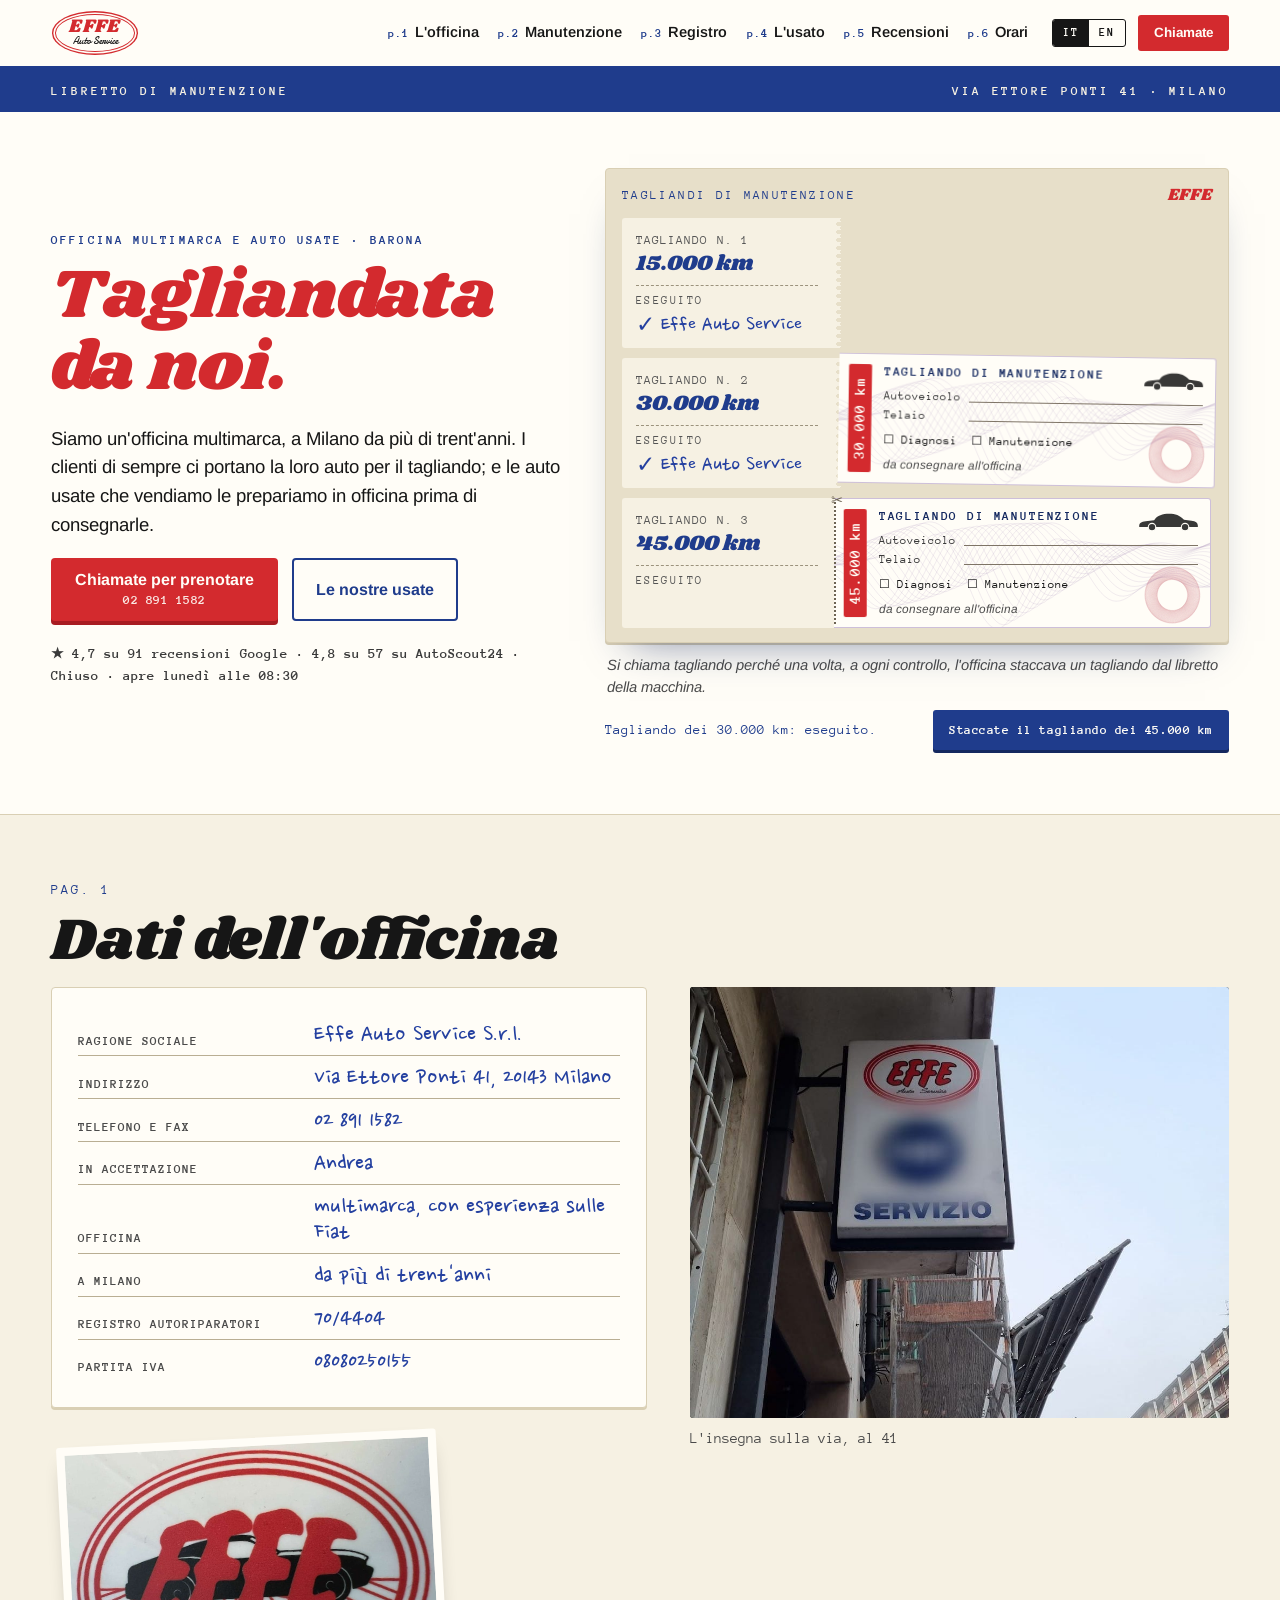
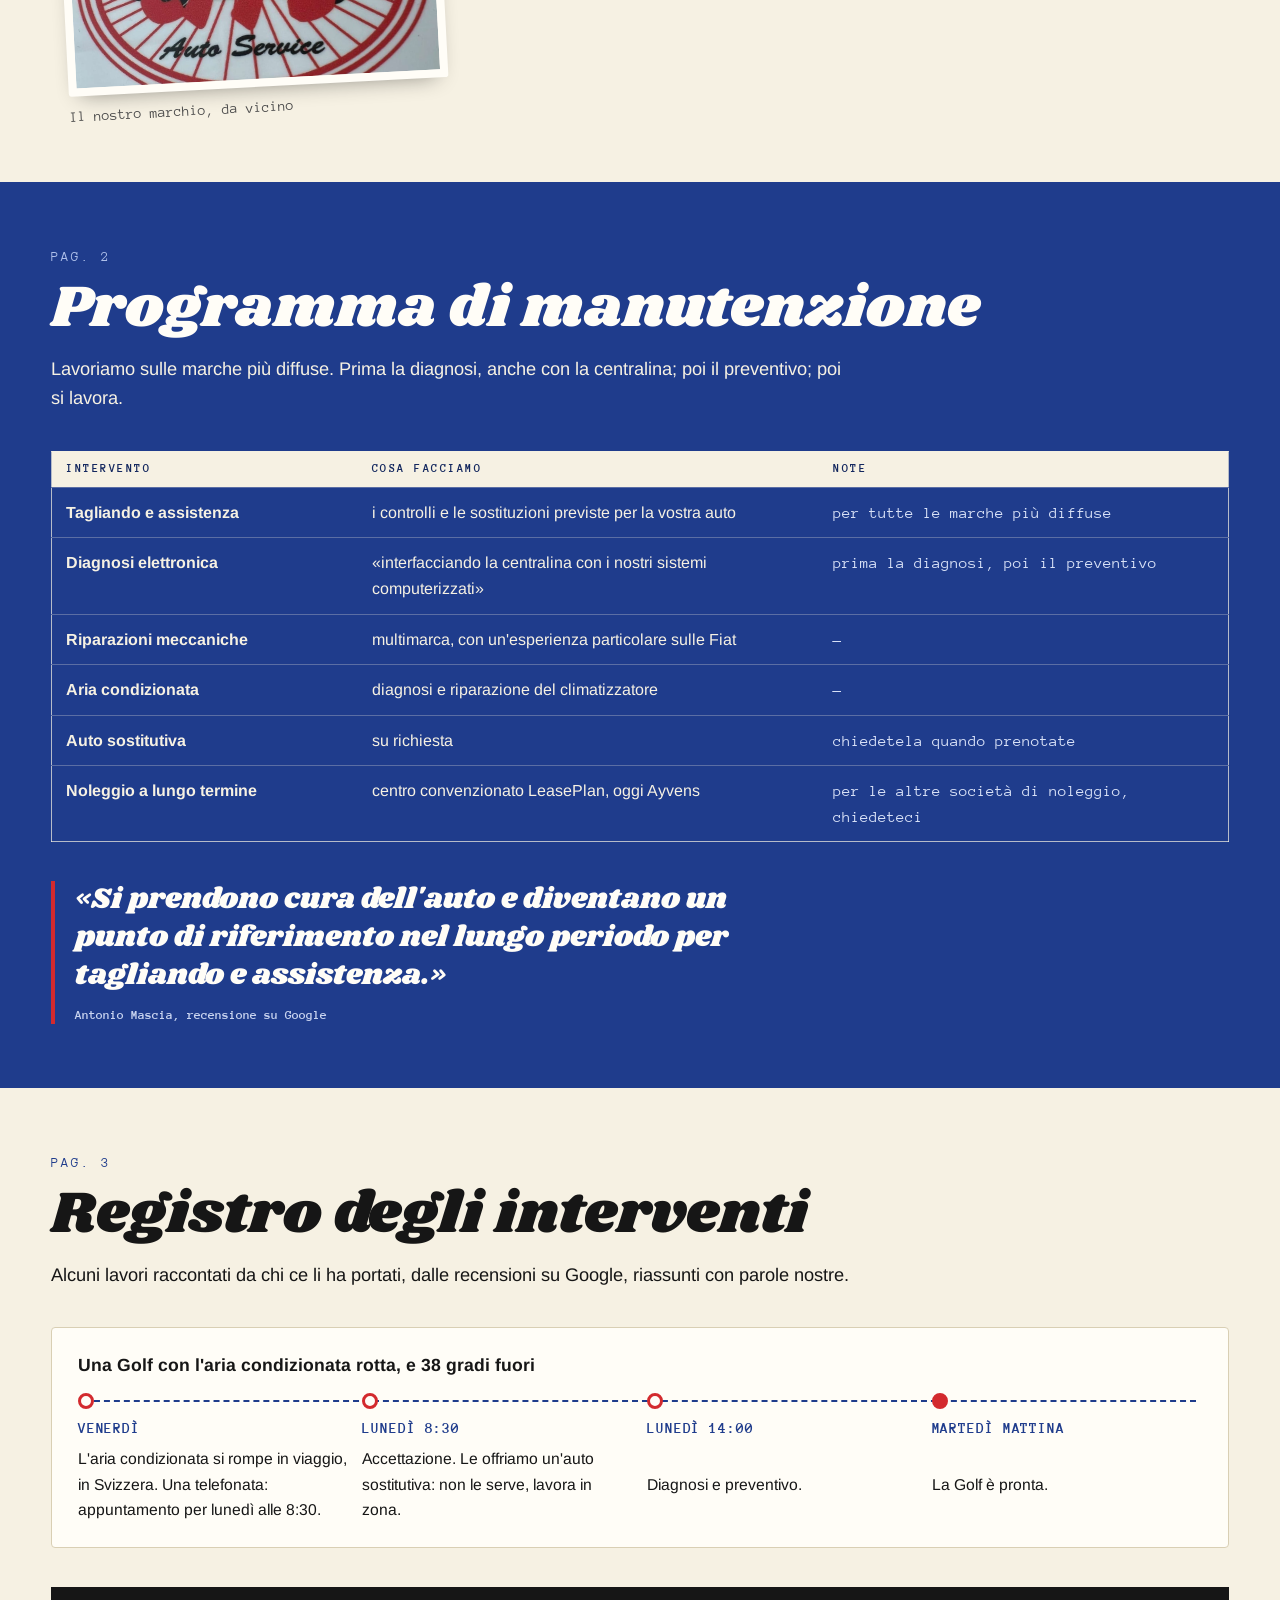
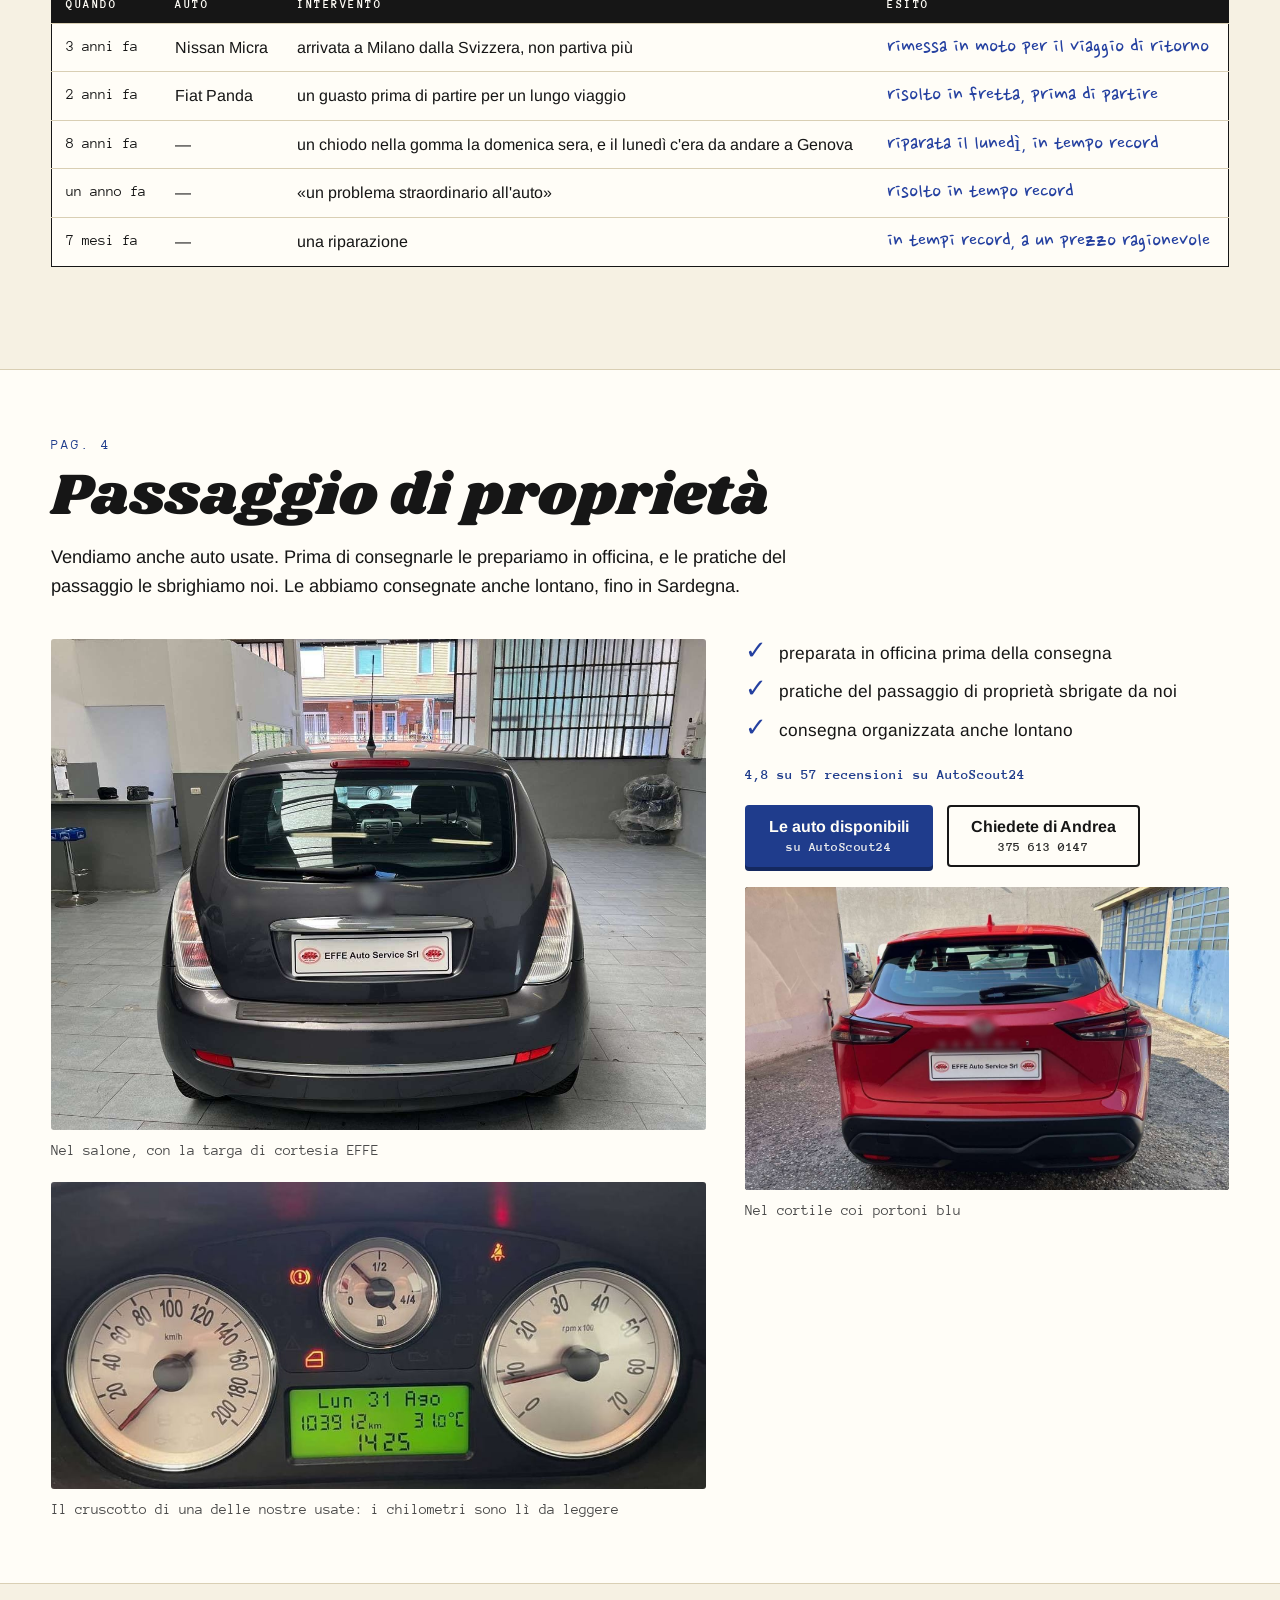
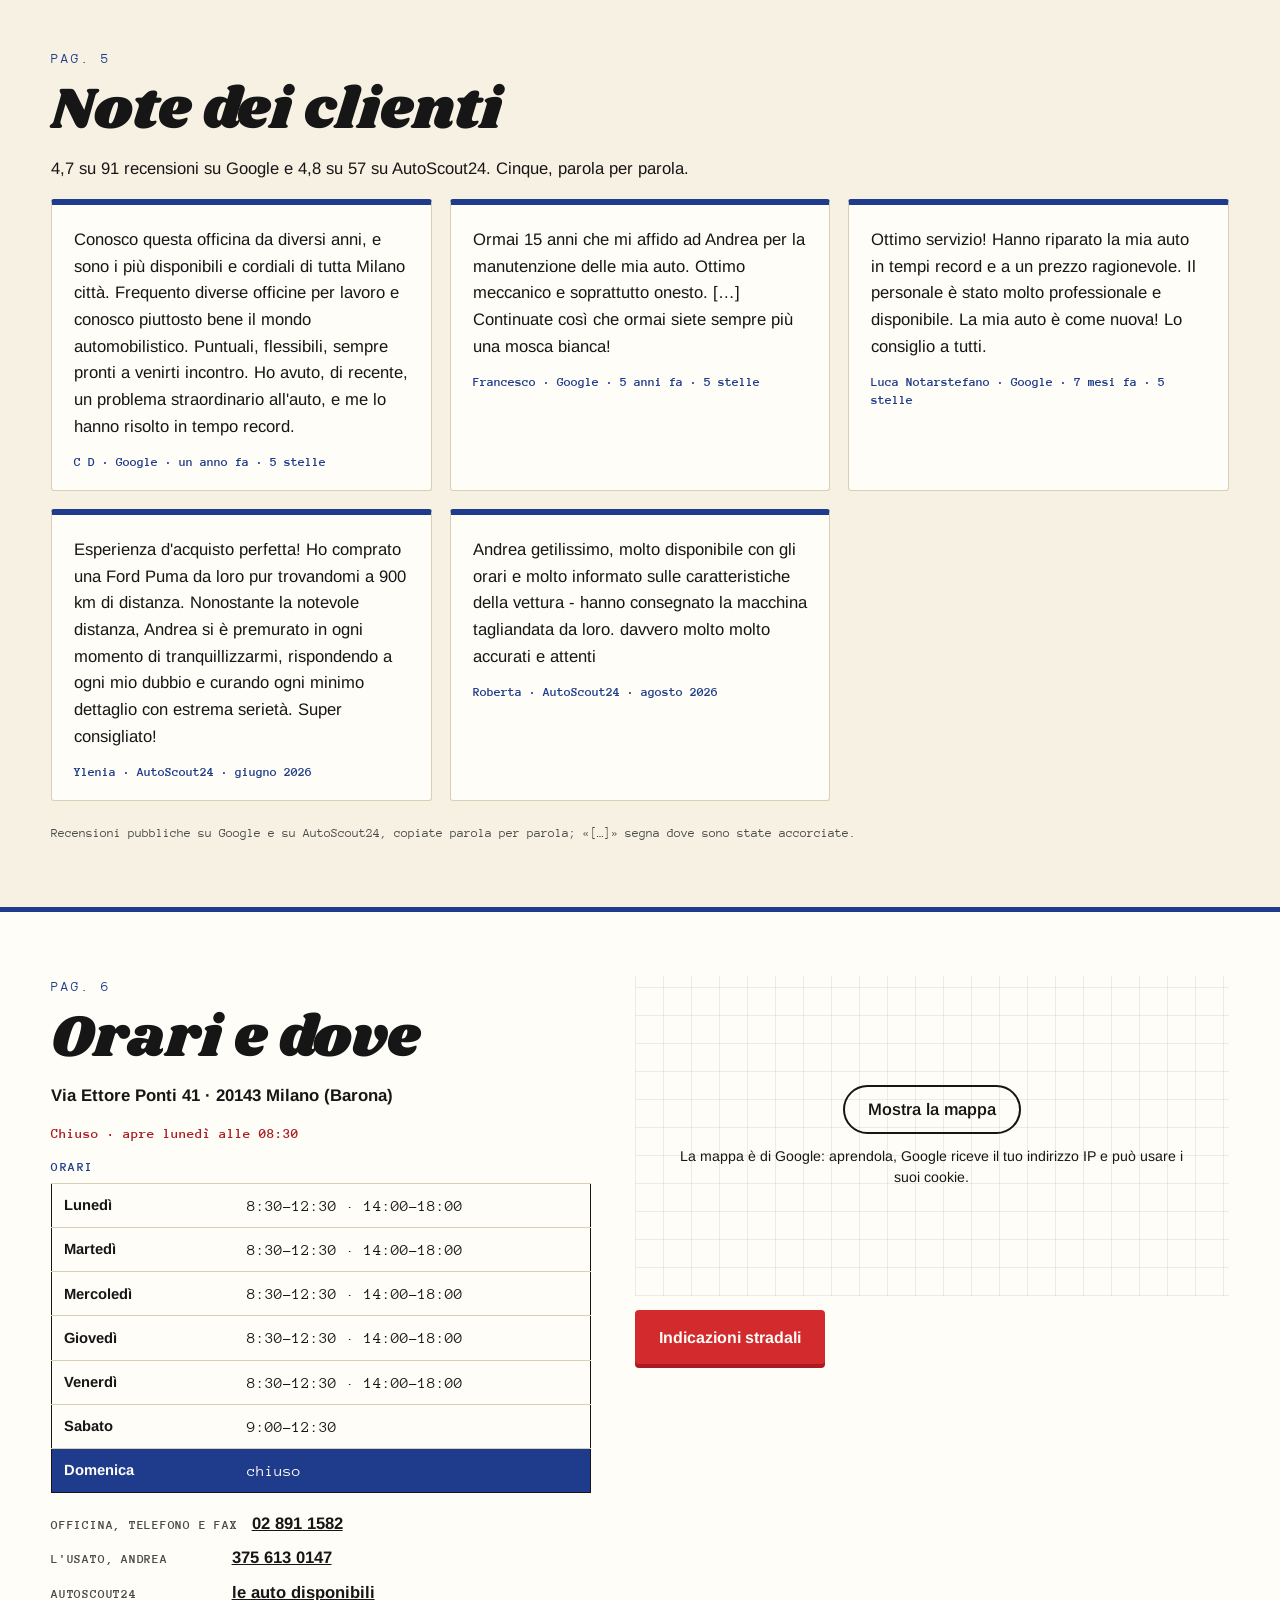
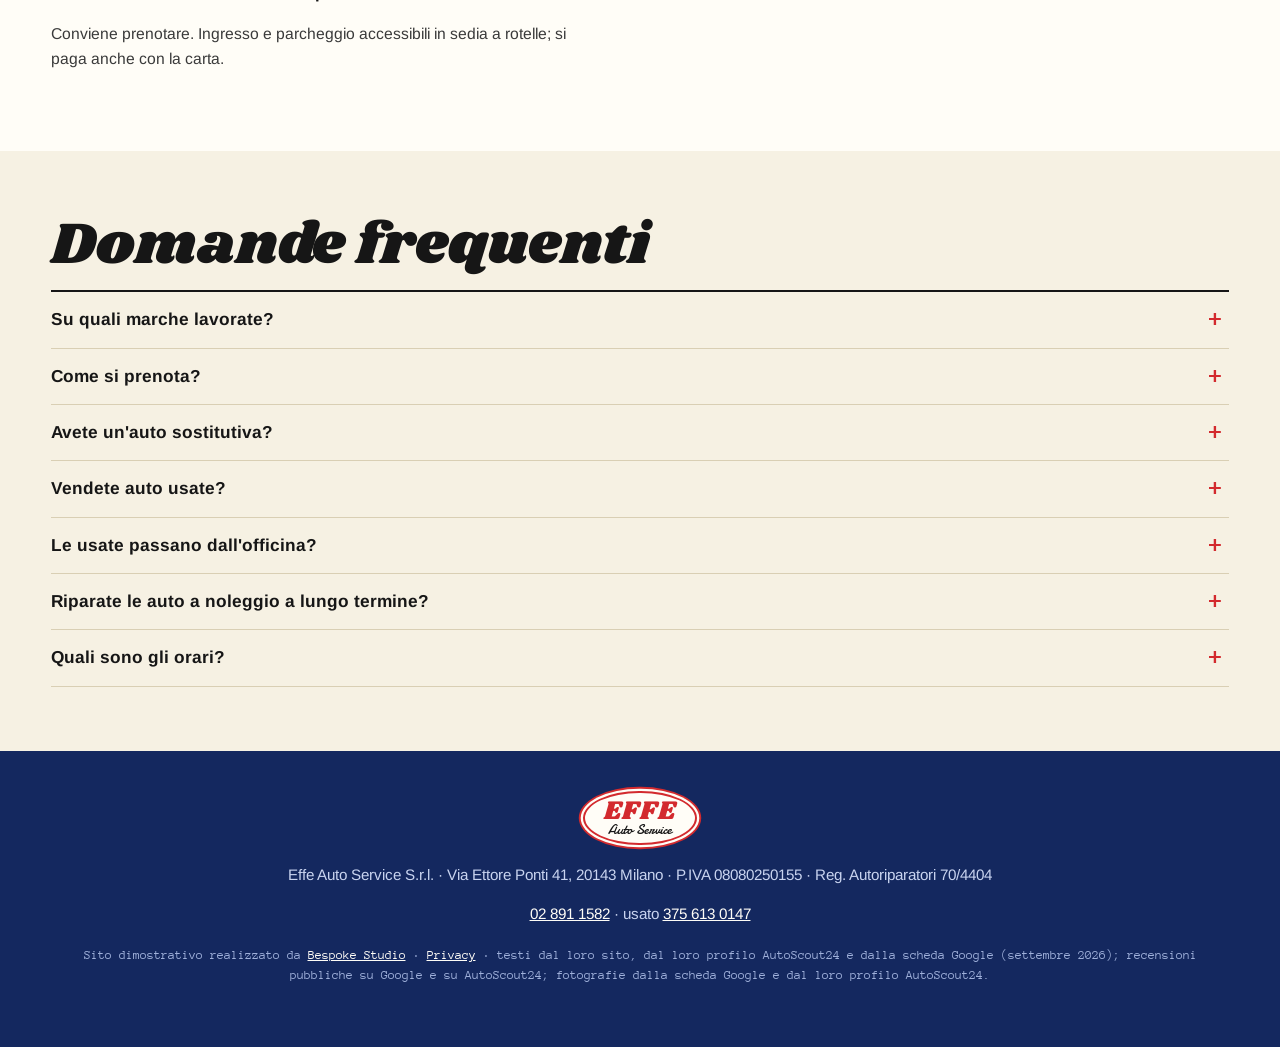
==== commit 9f5017a4: "Privacy e pulizia: caratteri sul sito, mappa al clic, informativa, noindex - caratteri copiati nel s" ====
--- a/index.html
+++ b/index.html
@@ -3,6 +3,7 @@
 <head>
 <meta charset="utf-8">
 <meta name="viewport" content="width=device-width, initial-scale=1">
+<meta name="robots" content="noindex">
 <script>document.documentElement.classList.remove('no-js')</script>
 <title>Effe Auto Service — officina multimarca e auto usate in Via Ettore Ponti 41, Milano</title>
 <meta name="description" content="Effe Auto Service, Via Ettore Ponti 41 a Milano (Barona): officina multimarca da più di trent'anni, tagliandi, diagnosi con la centralina, riparazioni, e auto usate preparate in officina. Telefono 02 891 1582.">
@@ -18,9 +19,7 @@
 <link rel="icon" href="img/favicon.svg" type="image/svg+xml">
 <link rel="icon" href="img/favicon-32.png" sizes="32x32" type="image/png">
 <link rel="apple-touch-icon" href="img/apple-touch-icon.png">
-<link rel="preconnect" href="https://fonts.googleapis.com">
-<link rel="preconnect" href="https://fonts.gstatic.com" crossorigin>
-<link href="https://fonts.googleapis.com/css2?family=Anonymous+Pro:wght@400;700&family=Arimo:ital,wght@0,400;0,500;0,600;0,700;1,400&family=Damion&family=Nanum+Pen+Script&family=Shrikhand&display=swap" rel="stylesheet">
+<link rel="stylesheet" href="fonts/fonts.css?v=1">
 <link rel="stylesheet" href="css/styles.css?v=1">
 <script src="https://cdn.jsdelivr.net/npm/gsap@3.12.5/dist/gsap.min.js" defer></script>
 <script src="https://cdn.jsdelivr.net/npm/gsap@3.12.5/dist/ScrollTrigger.min.js" defer></script>
@@ -289,7 +288,7 @@
       <p class="orari-dove__nota" data-i18n="p6.nota">Conviene prenotare. Ingresso e parcheggio accessibili in sedia a rotelle; si paga anche con la carta.</p>
     </div>
     <div class="mappa">
-      <iframe src="https://www.google.com/maps?q=Effe+Auto+Service,+Via+Ettore+Ponti+41,+20143+Milano&amp;z=16&amp;output=embed" title="Mappa: Effe Auto Service, Via Ettore Ponti 41, Milano" data-i18n-title="p6.mappa" loading="lazy" referrerpolicy="no-referrer-when-downgrade"></iframe>
+      <div class="mappa-clic" data-mappa-clic style="--mappa-h: 320px"><template><iframe src="https://www.google.com/maps?q=Effe+Auto+Service,+Via+Ettore+Ponti+41,+20143+Milano&amp;z=16&amp;output=embed" title="Mappa: Effe Auto Service, Via Ettore Ponti 41, Milano" data-i18n-title="p6.mappa" loading="lazy" referrerpolicy="no-referrer-when-downgrade"></iframe></template><div class="mappa-clic__velo"><a class="mappa-clic__btn" href="https://www.google.com/maps/search/?api=1&amp;query=Effe+Auto+Service+Via+Ettore+Ponti+41+Milano" target="_blank" rel="noopener">Mostra la mappa</a><p class="mappa-clic__nota">La mappa è di Google: aprendola, Google riceve il tuo indirizzo IP e può usare i suoi cookie.</p></div></div>
       <a class="btn btn--rosso" href="https://www.google.com/maps/search/?api=1&amp;query=Effe+Auto+Service+Via+Ettore+Ponti+41+Milano" target="_blank" rel="noopener"><span data-i18n="p6.btn">Indicazioni stradali</span></a>
     </div>
   </section>
@@ -313,7 +312,7 @@
   <p class="marchio marchio--piede"><span class="marchio__effe">EFFE</span><span class="marchio__sotto">Auto Service</span></p>
   <p>Effe Auto Service S.r.l. · Via Ettore Ponti 41, 20143 Milano · <span data-i18n="z.piva">P.IVA</span> 08080250155 · <span data-i18n="z.reg">Reg. Autoriparatori</span> 70/4404</p>
   <p><a href="tel:+39028911582">02 891 1582</a> · <span data-i18n="z.usato">usato</span> <a href="tel:+393756130147">375 613 0147</a></p>
-  <p class="piede__cred" data-i18n="z.cred">Sito dimostrativo realizzato da <a href="https://bespokestud.io" rel="noopener">Bespoke Studio</a> · testi dal loro sito, dal loro profilo AutoScout24 e dalla scheda Google (settembre 2026); recensioni pubbliche su Google e su AutoScout24; fotografie dalla scheda Google e dal loro profilo AutoScout24.</p>
+  <p class="piede__cred" data-i18n="z.cred">Sito dimostrativo realizzato da <a href="https://bespokestud.io" rel="noopener">Bespoke Studio</a> · <a href="privacy.html">Privacy</a> · testi dal loro sito, dal loro profilo AutoScout24 e dalla scheda Google (settembre 2026); recensioni pubbliche su Google e su AutoScout24; fotografie dalla scheda Google e dal loro profilo AutoScout24.</p>
 </footer>
 
 <nav id="actionBar" class="barra" aria-label="Azioni rapide" data-i18n-aria="x.nav">
@@ -328,5 +327,6 @@
   <img id="lightboxImg" src="" alt="">
 </div>
 
+<script src="js/mappa-clic.js?v=1" defer></script>
 </body>
 </html>
--- a/fonts/fonts.css
+++ b/fonts/fonts.css
@@ -0,0 +1,1223 @@
+/* Caratteri ospitati sul sito: nessuna richiesta a Google Fonts o Fontshare (giro privacy 1/10/2026). Licenze in LICENSE.txt. */
+/* cyrillic */
+@font-face {
+  font-family: 'Anonymous Pro';
+  font-style: normal;
+  font-weight: 400;
+  font-display: swap;
+  src: url(anonymouspro-v22-rP2Bp2a15UIB7Un-bOeISG3pHl829RH9.woff2) format('woff2');
+  unicode-range: U+0301, U+0400-045F, U+0490-0491, U+04B0-04B1, U+2116;
+}
+/* greek */
+@font-face {
+  font-family: 'Anonymous Pro';
+  font-style: normal;
+  font-weight: 400;
+  font-display: swap;
+  src: url(anonymouspro-v22-rP2Bp2a15UIB7Un-bOeISG3pHlg29RH9.woff2) format('woff2');
+  unicode-range: U+0370-0377, U+037A-037F, U+0384-038A, U+038C, U+038E-03A1, U+03A3-03FF;
+}
+/* latin-ext */
+@font-face {
+  font-family: 'Anonymous Pro';
+  font-style: normal;
+  font-weight: 400;
+  font-display: swap;
+  src: url(anonymouspro-v22-rP2Bp2a15UIB7Un-bOeISG3pHlU29RH9.woff2) format('woff2');
+  unicode-range: U+0100-02BA, U+02BD-02C5, U+02C7-02CC, U+02CE-02D7, U+02DD-02FF, U+0304, U+0308, U+0329, U+1D00-1DBF, U+1E00-1E9F, U+1EF2-1EFF, U+2020, U+20A0-20AB, U+20AD-20C0, U+2113, U+2C60-2C7F, U+A720-A7FF;
+}
+/* latin */
+@font-face {
+  font-family: 'Anonymous Pro';
+  font-style: normal;
+  font-weight: 400;
+  font-display: swap;
+  src: url(anonymouspro-v22-rP2Bp2a15UIB7Un-bOeISG3pHls29Q.woff2) format('woff2');
+  unicode-range: U+0000-00FF, U+0131, U+0152-0153, U+02BB-02BC, U+02C6, U+02DA, U+02DC, U+0304, U+0308, U+0329, U+2000-206F, U+20AC, U+2122, U+2191, U+2193, U+2212, U+2215, U+FEFF, U+FFFD;
+}
+/* cyrillic */
+@font-face {
+  font-family: 'Anonymous Pro';
+  font-style: normal;
+  font-weight: 700;
+  font-display: swap;
+  src: url(anonymouspro-v22-rP2cp2a15UIB7Un-bOeISG3pFuAT4Crc7ZOy.woff2) format('woff2');
+  unicode-range: U+0301, U+0400-045F, U+0490-0491, U+04B0-04B1, U+2116;
+}
+/* greek */
+@font-face {
+  font-family: 'Anonymous Pro';
+  font-style: normal;
+  font-weight: 700;
+  font-display: swap;
+  src: url(anonymouspro-v22-rP2cp2a15UIB7Un-bOeISG3pFuAT4C3c7ZOy.woff2) format('woff2');
+  unicode-range: U+0370-0377, U+037A-037F, U+0384-038A, U+038C, U+038E-03A1, U+03A3-03FF;
+}
+/* latin-ext */
+@font-face {
+  font-family: 'Anonymous Pro';
+  font-style: normal;
+  font-weight: 700;
+  font-display: swap;
+  src: url(anonymouspro-v22-rP2cp2a15UIB7Un-bOeISG3pFuAT4CDc7ZOy.woff2) format('woff2');
+  unicode-range: U+0100-02BA, U+02BD-02C5, U+02C7-02CC, U+02CE-02D7, U+02DD-02FF, U+0304, U+0308, U+0329, U+1D00-1DBF, U+1E00-1E9F, U+1EF2-1EFF, U+2020, U+20A0-20AB, U+20AD-20C0, U+2113, U+2C60-2C7F, U+A720-A7FF;
+}
+/* latin */
+@font-face {
+  font-family: 'Anonymous Pro';
+  font-style: normal;
+  font-weight: 700;
+  font-display: swap;
+  src: url(anonymouspro-v22-rP2cp2a15UIB7Un-bOeISG3pFuAT4C7c7Q.woff2) format('woff2');
+  unicode-range: U+0000-00FF, U+0131, U+0152-0153, U+02BB-02BC, U+02C6, U+02DA, U+02DC, U+0304, U+0308, U+0329, U+2000-206F, U+20AC, U+2122, U+2191, U+2193, U+2212, U+2215, U+FEFF, U+FFFD;
+}
+/* cyrillic-ext */
+@font-face {
+  font-family: 'Arimo';
+  font-style: italic;
+  font-weight: 400;
+  font-display: swap;
+  src: url(arimo-v36-P5sdzZCDf9_T_10c3i9MeUcyat4iJY-ERCrOfQYYaA.woff2) format('woff2');
+  unicode-range: U+0460-052F, U+1C80-1C8A, U+20B4, U+2DE0-2DFF, U+A640-A69F, U+FE2E-FE2F;
+}
+/* cyrillic */
+@font-face {
+  font-family: 'Arimo';
+  font-style: italic;
+  font-weight: 400;
+  font-display: swap;
+  src: url(arimo-v36-P5sdzZCDf9_T_10c3i9MeUcyat4iJY-ERCrHfQYYaA.woff2) format('woff2');
+  unicode-range: U+0301, U+0400-045F, U+0490-0491, U+04B0-04B1, U+2116;
+}
+/* greek-ext */
+@font-face {
+  font-family: 'Arimo';
+  font-style: italic;
+  font-weight: 400;
+  font-display: swap;
+  src: url(arimo-v36-P5sdzZCDf9_T_10c3i9MeUcyat4iJY-ERCrPfQYYaA.woff2) format('woff2');
+  unicode-range: U+1F00-1FFF;
+}
+/* greek */
+@font-face {
+  font-family: 'Arimo';
+  font-style: italic;
+  font-weight: 400;
+  font-display: swap;
+  src: url(arimo-v36-P5sdzZCDf9_T_10c3i9MeUcyat4iJY-ERCrAfQYYaA.woff2) format('woff2');
+  unicode-range: U+0370-0377, U+037A-037F, U+0384-038A, U+038C, U+038E-03A1, U+03A3-03FF;
+}
+/* hebrew */
+@font-face {
+  font-family: 'Arimo';
+  font-style: italic;
+  font-weight: 400;
+  font-display: swap;
+  src: url(arimo-v36-P5sdzZCDf9_T_10c3i9MeUcyat4iJY-ERCrBfQYYaA.woff2) format('woff2');
+  unicode-range: U+0307-0308, U+0590-05FF, U+200C-2010, U+20AA, U+25CC, U+FB1D-FB4F;
+}
+/* vietnamese */
+@font-face {
+  font-family: 'Arimo';
+  font-style: italic;
+  font-weight: 400;
+  font-display: swap;
+  src: url(arimo-v36-P5sdzZCDf9_T_10c3i9MeUcyat4iJY-ERCrMfQYYaA.woff2) format('woff2');
+  unicode-range: U+0102-0103, U+0110-0111, U+0128-0129, U+0168-0169, U+01A0-01A1, U+01AF-01B0, U+0300-0301, U+0303-0304, U+0308-0309, U+0323, U+0329, U+1EA0-1EF9, U+20AB;
+}
+/* latin-ext */
+@font-face {
+  font-family: 'Arimo';
+  font-style: italic;
+  font-weight: 400;
+  font-display: swap;
+  src: url(arimo-v36-P5sdzZCDf9_T_10c3i9MeUcyat4iJY-ERCrNfQYYaA.woff2) format('woff2');
+  unicode-range: U+0100-02BA, U+02BD-02C5, U+02C7-02CC, U+02CE-02D7, U+02DD-02FF, U+0304, U+0308, U+0329, U+1D00-1DBF, U+1E00-1E9F, U+1EF2-1EFF, U+2020, U+20A0-20AB, U+20AD-20C0, U+2113, U+2C60-2C7F, U+A720-A7FF;
+}
+/* latin */
+@font-face {
+  font-family: 'Arimo';
+  font-style: italic;
+  font-weight: 400;
+  font-display: swap;
+  src: url(arimo-v36-P5sdzZCDf9_T_10c3i9MeUcyat4iJY-ERCrDfQY.woff2) format('woff2');
+  unicode-range: U+0000-00FF, U+0131, U+0152-0153, U+02BB-02BC, U+02C6, U+02DA, U+02DC, U+0304, U+0308, U+0329, U+2000-206F, U+20AC, U+2122, U+2191, U+2193, U+2212, U+2215, U+FEFF, U+FFFD;
+}
+/* cyrillic-ext */
+@font-face {
+  font-family: 'Arimo';
+  font-style: normal;
+  font-weight: 400;
+  font-display: swap;
+  src: url(arimo-v36-P5sMzZCDf9_T_10UxCF8jA.woff2) format('woff2');
+  unicode-range: U+0460-052F, U+1C80-1C8A, U+20B4, U+2DE0-2DFF, U+A640-A69F, U+FE2E-FE2F;
+}
+/* cyrillic */
+@font-face {
+  font-family: 'Arimo';
+  font-style: normal;
+  font-weight: 400;
+  font-display: swap;
+  src: url(arimo-v36-P5sMzZCDf9_T_10dxCF8jA.woff2) format('woff2');
+  unicode-range: U+0301, U+0400-045F, U+0490-0491, U+04B0-04B1, U+2116;
+}
+/* greek-ext */
+@font-face {
+  font-family: 'Arimo';
+  font-style: normal;
+  font-weight: 400;
+  font-display: swap;
+  src: url(arimo-v36-P5sMzZCDf9_T_10VxCF8jA.woff2) format('woff2');
+  unicode-range: U+1F00-1FFF;
+}
+/* greek */
+@font-face {
+  font-family: 'Arimo';
+  font-style: normal;
+  font-weight: 400;
+  font-display: swap;
+  src: url(arimo-v36-P5sMzZCDf9_T_10axCF8jA.woff2) format('woff2');
+  unicode-range: U+0370-0377, U+037A-037F, U+0384-038A, U+038C, U+038E-03A1, U+03A3-03FF;
+}
+/* hebrew */
+@font-face {
+  font-family: 'Arimo';
+  font-style: normal;
+  font-weight: 400;
+  font-display: swap;
+  src: url(arimo-v36-P5sMzZCDf9_T_10bxCF8jA.woff2) format('woff2');
+  unicode-range: U+0307-0308, U+0590-05FF, U+200C-2010, U+20AA, U+25CC, U+FB1D-FB4F;
+}
+/* vietnamese */
+@font-face {
+  font-family: 'Arimo';
+  font-style: normal;
+  font-weight: 400;
+  font-display: swap;
+  src: url(arimo-v36-P5sMzZCDf9_T_10WxCF8jA.woff2) format('woff2');
+  unicode-range: U+0102-0103, U+0110-0111, U+0128-0129, U+0168-0169, U+01A0-01A1, U+01AF-01B0, U+0300-0301, U+0303-0304, U+0308-0309, U+0323, U+0329, U+1EA0-1EF9, U+20AB;
+}
+/* latin-ext */
+@font-face {
+  font-family: 'Arimo';
+  font-style: normal;
+  font-weight: 400;
+  font-display: swap;
+  src: url(arimo-v36-P5sMzZCDf9_T_10XxCF8jA.woff2) format('woff2');
+  unicode-range: U+0100-02BA, U+02BD-02C5, U+02C7-02CC, U+02CE-02D7, U+02DD-02FF, U+0304, U+0308, U+0329, U+1D00-1DBF, U+1E00-1E9F, U+1EF2-1EFF, U+2020, U+20A0-20AB, U+20AD-20C0, U+2113, U+2C60-2C7F, U+A720-A7FF;
+}
+/* latin */
+@font-face {
+  font-family: 'Arimo';
+  font-style: normal;
+  font-weight: 400;
+  font-display: swap;
+  src: url(arimo-v36-P5sMzZCDf9_T_10ZxCE.woff2) format('woff2');
+  unicode-range: U+0000-00FF, U+0131, U+0152-0153, U+02BB-02BC, U+02C6, U+02DA, U+02DC, U+0304, U+0308, U+0329, U+2000-206F, U+20AC, U+2122, U+2191, U+2193, U+2212, U+2215, U+FEFF, U+FFFD;
+}
+/* cyrillic-ext */
+@font-face {
+  font-family: 'Arimo';
+  font-style: normal;
+  font-weight: 500;
+  font-display: swap;
+  src: url(arimo-v36-P5sMzZCDf9_T_10UxCF8jA.woff2) format('woff2');
+  unicode-range: U+0460-052F, U+1C80-1C8A, U+20B4, U+2DE0-2DFF, U+A640-A69F, U+FE2E-FE2F;
+}
+/* cyrillic */
+@font-face {
+  font-family: 'Arimo';
+  font-style: normal;
+  font-weight: 500;
+  font-display: swap;
+  src: url(arimo-v36-P5sMzZCDf9_T_10dxCF8jA.woff2) format('woff2');
+  unicode-range: U+0301, U+0400-045F, U+0490-0491, U+04B0-04B1, U+2116;
+}
+/* greek-ext */
+@font-face {
+  font-family: 'Arimo';
+  font-style: normal;
+  font-weight: 500;
+  font-display: swap;
+  src: url(arimo-v36-P5sMzZCDf9_T_10VxCF8jA.woff2) format('woff2');
+  unicode-range: U+1F00-1FFF;
+}
+/* greek */
+@font-face {
+  font-family: 'Arimo';
+  font-style: normal;
+  font-weight: 500;
+  font-display: swap;
+  src: url(arimo-v36-P5sMzZCDf9_T_10axCF8jA.woff2) format('woff2');
+  unicode-range: U+0370-0377, U+037A-037F, U+0384-038A, U+038C, U+038E-03A1, U+03A3-03FF;
+}
+/* hebrew */
+@font-face {
+  font-family: 'Arimo';
+  font-style: normal;
+  font-weight: 500;
+  font-display: swap;
+  src: url(arimo-v36-P5sMzZCDf9_T_10bxCF8jA.woff2) format('woff2');
+  unicode-range: U+0307-0308, U+0590-05FF, U+200C-2010, U+20AA, U+25CC, U+FB1D-FB4F;
+}
+/* vietnamese */
+@font-face {
+  font-family: 'Arimo';
+  font-style: normal;
+  font-weight: 500;
+  font-display: swap;
+  src: url(arimo-v36-P5sMzZCDf9_T_10WxCF8jA.woff2) format('woff2');
+  unicode-range: U+0102-0103, U+0110-0111, U+0128-0129, U+0168-0169, U+01A0-01A1, U+01AF-01B0, U+0300-0301, U+0303-0304, U+0308-0309, U+0323, U+0329, U+1EA0-1EF9, U+20AB;
+}
+/* latin-ext */
+@font-face {
+  font-family: 'Arimo';
+  font-style: normal;
+  font-weight: 500;
+  font-display: swap;
+  src: url(arimo-v36-P5sMzZCDf9_T_10XxCF8jA.woff2) format('woff2');
+  unicode-range: U+0100-02BA, U+02BD-02C5, U+02C7-02CC, U+02CE-02D7, U+02DD-02FF, U+0304, U+0308, U+0329, U+1D00-1DBF, U+1E00-1E9F, U+1EF2-1EFF, U+2020, U+20A0-20AB, U+20AD-20C0, U+2113, U+2C60-2C7F, U+A720-A7FF;
+}
+/* latin */
+@font-face {
+  font-family: 'Arimo';
+  font-style: normal;
+  font-weight: 500;
+  font-display: swap;
+  src: url(arimo-v36-P5sMzZCDf9_T_10ZxCE.woff2) format('woff2');
+  unicode-range: U+0000-00FF, U+0131, U+0152-0153, U+02BB-02BC, U+02C6, U+02DA, U+02DC, U+0304, U+0308, U+0329, U+2000-206F, U+20AC, U+2122, U+2191, U+2193, U+2212, U+2215, U+FEFF, U+FFFD;
+}
+/* cyrillic-ext */
+@font-face {
+  font-family: 'Arimo';
+  font-style: normal;
+  font-weight: 600;
+  font-display: swap;
+  src: url(arimo-v36-P5sMzZCDf9_T_10UxCF8jA.woff2) format('woff2');
+  unicode-range: U+0460-052F, U+1C80-1C8A, U+20B4, U+2DE0-2DFF, U+A640-A69F, U+FE2E-FE2F;
+}
+/* cyrillic */
+@font-face {
+  font-family: 'Arimo';
+  font-style: normal;
+  font-weight: 600;
+  font-display: swap;
+  src: url(arimo-v36-P5sMzZCDf9_T_10dxCF8jA.woff2) format('woff2');
+  unicode-range: U+0301, U+0400-045F, U+0490-0491, U+04B0-04B1, U+2116;
+}
+/* greek-ext */
+@font-face {
+  font-family: 'Arimo';
+  font-style: normal;
+  font-weight: 600;
+  font-display: swap;
+  src: url(arimo-v36-P5sMzZCDf9_T_10VxCF8jA.woff2) format('woff2');
+  unicode-range: U+1F00-1FFF;
+}
+/* greek */
+@font-face {
+  font-family: 'Arimo';
+  font-style: normal;
+  font-weight: 600;
+  font-display: swap;
+  src: url(arimo-v36-P5sMzZCDf9_T_10axCF8jA.woff2) format('woff2');
+  unicode-range: U+0370-0377, U+037A-037F, U+0384-038A, U+038C, U+038E-03A1, U+03A3-03FF;
+}
+/* hebrew */
+@font-face {
+  font-family: 'Arimo';
+  font-style: normal;
+  font-weight: 600;
+  font-display: swap;
+  src: url(arimo-v36-P5sMzZCDf9_T_10bxCF8jA.woff2) format('woff2');
+  unicode-range: U+0307-0308, U+0590-05FF, U+200C-2010, U+20AA, U+25CC, U+FB1D-FB4F;
+}
+/* vietnamese */
+@font-face {
+  font-family: 'Arimo';
+  font-style: normal;
+  font-weight: 600;
+  font-display: swap;
+  src: url(arimo-v36-P5sMzZCDf9_T_10WxCF8jA.woff2) format('woff2');
+  unicode-range: U+0102-0103, U+0110-0111, U+0128-0129, U+0168-0169, U+01A0-01A1, U+01AF-01B0, U+0300-0301, U+0303-0304, U+0308-0309, U+0323, U+0329, U+1EA0-1EF9, U+20AB;
+}
+/* latin-ext */
+@font-face {
+  font-family: 'Arimo';
+  font-style: normal;
+  font-weight: 600;
+  font-display: swap;
+  src: url(arimo-v36-P5sMzZCDf9_T_10XxCF8jA.woff2) format('woff2');
+  unicode-range: U+0100-02BA, U+02BD-02C5, U+02C7-02CC, U+02CE-02D7, U+02DD-02FF, U+0304, U+0308, U+0329, U+1D00-1DBF, U+1E00-1E9F, U+1EF2-1EFF, U+2020, U+20A0-20AB, U+20AD-20C0, U+2113, U+2C60-2C7F, U+A720-A7FF;
+}
+/* latin */
+@font-face {
+  font-family: 'Arimo';
+  font-style: normal;
+  font-weight: 600;
+  font-display: swap;
+  src: url(arimo-v36-P5sMzZCDf9_T_10ZxCE.woff2) format('woff2');
+  unicode-range: U+0000-00FF, U+0131, U+0152-0153, U+02BB-02BC, U+02C6, U+02DA, U+02DC, U+0304, U+0308, U+0329, U+2000-206F, U+20AC, U+2122, U+2191, U+2193, U+2212, U+2215, U+FEFF, U+FFFD;
+}
+/* cyrillic-ext */
+@font-face {
+  font-family: 'Arimo';
+  font-style: normal;
+  font-weight: 700;
+  font-display: swap;
+  src: url(arimo-v36-P5sMzZCDf9_T_10UxCF8jA.woff2) format('woff2');
+  unicode-range: U+0460-052F, U+1C80-1C8A, U+20B4, U+2DE0-2DFF, U+A640-A69F, U+FE2E-FE2F;
+}
+/* cyrillic */
+@font-face {
+  font-family: 'Arimo';
+  font-style: normal;
+  font-weight: 700;
+  font-display: swap;
+  src: url(arimo-v36-P5sMzZCDf9_T_10dxCF8jA.woff2) format('woff2');
+  unicode-range: U+0301, U+0400-045F, U+0490-0491, U+04B0-04B1, U+2116;
+}
+/* greek-ext */
+@font-face {
+  font-family: 'Arimo';
+  font-style: normal;
+  font-weight: 700;
+  font-display: swap;
+  src: url(arimo-v36-P5sMzZCDf9_T_10VxCF8jA.woff2) format('woff2');
+  unicode-range: U+1F00-1FFF;
+}
+/* greek */
+@font-face {
+  font-family: 'Arimo';
+  font-style: normal;
+  font-weight: 700;
+  font-display: swap;
+  src: url(arimo-v36-P5sMzZCDf9_T_10axCF8jA.woff2) format('woff2');
+  unicode-range: U+0370-0377, U+037A-037F, U+0384-038A, U+038C, U+038E-03A1, U+03A3-03FF;
+}
+/* hebrew */
+@font-face {
+  font-family: 'Arimo';
+  font-style: normal;
+  font-weight: 700;
+  font-display: swap;
+  src: url(arimo-v36-P5sMzZCDf9_T_10bxCF8jA.woff2) format('woff2');
+  unicode-range: U+0307-0308, U+0590-05FF, U+200C-2010, U+20AA, U+25CC, U+FB1D-FB4F;
+}
+/* vietnamese */
+@font-face {
+  font-family: 'Arimo';
+  font-style: normal;
+  font-weight: 700;
+  font-display: swap;
+  src: url(arimo-v36-P5sMzZCDf9_T_10WxCF8jA.woff2) format('woff2');
+  unicode-range: U+0102-0103, U+0110-0111, U+0128-0129, U+0168-0169, U+01A0-01A1, U+01AF-01B0, U+0300-0301, U+0303-0304, U+0308-0309, U+0323, U+0329, U+1EA0-1EF9, U+20AB;
+}
+/* latin-ext */
+@font-face {
+  font-family: 'Arimo';
+  font-style: normal;
+  font-weight: 700;
+  font-display: swap;
+  src: url(arimo-v36-P5sMzZCDf9_T_10XxCF8jA.woff2) format('woff2');
+  unicode-range: U+0100-02BA, U+02BD-02C5, U+02C7-02CC, U+02CE-02D7, U+02DD-02FF, U+0304, U+0308, U+0329, U+1D00-1DBF, U+1E00-1E9F, U+1EF2-1EFF, U+2020, U+20A0-20AB, U+20AD-20C0, U+2113, U+2C60-2C7F, U+A720-A7FF;
+}
+/* latin */
+@font-face {
+  font-family: 'Arimo';
+  font-style: normal;
+  font-weight: 700;
+  font-display: swap;
+  src: url(arimo-v36-P5sMzZCDf9_T_10ZxCE.woff2) format('woff2');
+  unicode-range: U+0000-00FF, U+0131, U+0152-0153, U+02BB-02BC, U+02C6, U+02DA, U+02DC, U+0304, U+0308, U+0329, U+2000-206F, U+20AC, U+2122, U+2191, U+2193, U+2212, U+2215, U+FEFF, U+FFFD;
+}
+/* latin-ext */
+@font-face {
+  font-family: 'Damion';
+  font-style: normal;
+  font-weight: 400;
+  font-display: swap;
+  src: url(damion-v15-hv-XlzJ3KEUe_YZkZGw2ATE.woff2) format('woff2');
+  unicode-range: U+0100-02BA, U+02BD-02C5, U+02C7-02CC, U+02CE-02D7, U+02DD-02FF, U+0304, U+0308, U+0329, U+1D00-1DBF, U+1E00-1E9F, U+1EF2-1EFF, U+2020, U+20A0-20AB, U+20AD-20C0, U+2113, U+2C60-2C7F, U+A720-A7FF;
+}
+/* latin */
+@font-face {
+  font-family: 'Damion';
+  font-style: normal;
+  font-weight: 400;
+  font-display: swap;
+  src: url(damion-v15-hv-XlzJ3KEUe_YZkamw2.woff2) format('woff2');
+  unicode-range: U+0000-00FF, U+0131, U+0152-0153, U+02BB-02BC, U+02C6, U+02DA, U+02DC, U+0304, U+0308, U+0329, U+2000-206F, U+20AC, U+2122, U+2191, U+2193, U+2212, U+2215, U+FEFF, U+FFFD;
+}
+@font-face {
+  font-family: 'Nanum Pen Script';
+  font-style: normal;
+  font-weight: 400;
+  font-display: swap;
+  src: url(nanumpenscript-v25-daaDSSYiLGqEal3MvdA_FOL_3FkN2zuWfsNNAlvx8XyriiBoA4Qt-85VRg.0.woff2) format('woff2');
+  unicode-range: U+f9ca-fa0b, U+ff03-ff05, U+ff07, U+ff0a-ff0b, U+ff0d-ff19, U+ff1b, U+ff1d, U+ff20-ff5b, U+ff5d, U+ffe0-ffe3, U+ffe5-ffe6;
+}
+@font-face {
+  font-family: 'Nanum Pen Script';
+  font-style: normal;
+  font-weight: 400;
+  font-display: swap;
+  src: url(nanumpenscript-v25-daaDSSYiLGqEal3MvdA_FOL_3FkN2zuWfsNNAlvx8XyriiBoA4Qt-85VRg.2.woff2) format('woff2');
+  unicode-range: U+d723-d728, U+d72a-d733, U+d735-d748, U+d74a-d74f, U+d752-d753, U+d755-d757, U+d75a-d75f, U+d762-d764, U+d766-d768, U+d76a-d76b, U+d76d-d76f, U+d771-d787, U+d789-d78b, U+d78d-d78f, U+d791-d797, U+d79a, U+d79c, U+d79e-d7a3, U+f900-f909, U+f90b-f92e;
+}
+@font-face {
+  font-family: 'Nanum Pen Script';
+  font-style: normal;
+  font-weight: 400;
+  font-display: swap;
+  src: url(nanumpenscript-v25-daaDSSYiLGqEal3MvdA_FOL_3FkN2zuWfsNNAlvx8XyriiBoA4Qt-85VRg.3.woff2) format('woff2');
+  unicode-range: U+d679-d68b, U+d68e-d69e, U+d6a0, U+d6a2-d6a7, U+d6a9-d6c3, U+d6c6-d6c7, U+d6c9-d6cb, U+d6cd-d6d3, U+d6d5-d6d6, U+d6d8-d6e3, U+d6e5-d6e7, U+d6e9-d6fb, U+d6fd-d717, U+d719-d71f, U+d721-d722;
+}
+@font-face {
+  font-family: 'Nanum Pen Script';
+  font-style: normal;
+  font-weight: 400;
+  font-display: swap;
+  src: url(nanumpenscript-v25-daaDSSYiLGqEal3MvdA_FOL_3FkN2zuWfsNNAlvx8XyriiBoA4Qt-85VRg.4.woff2) format('woff2');
+  unicode-range: U+d5bc-d5c7, U+d5ca-d5cb, U+d5cd-d5cf, U+d5d1-d5d7, U+d5d9-d5da, U+d5dc, U+d5de-d5e3, U+d5e6-d5e7, U+d5e9-d5eb, U+d5ed-d5f6, U+d5f8, U+d5fa-d5ff, U+d602-d603, U+d605-d607, U+d609-d60f, U+d612-d613, U+d616-d61b, U+d61d-d637, U+d63a-d63b, U+d63d-d63f, U+d641-d647, U+d64a-d64c, U+d64e-d653, U+d656-d657, U+d659-d65b, U+d65d-d666, U+d668, U+d66a-d678;
+}
+@font-face {
+  font-family: 'Nanum Pen Script';
+  font-style: normal;
+  font-weight: 400;
+  font-display: swap;
+  src: url(nanumpenscript-v25-daaDSSYiLGqEal3MvdA_FOL_3FkN2zuWfsNNAlvx8XyriiBoA4Qt-85VRg.5.woff2) format('woff2');
+  unicode-range: U+d507, U+d509-d50b, U+d50d-d513, U+d515-d53b, U+d53e-d53f, U+d541-d543, U+d545-d54c, U+d54e, U+d550, U+d552-d557, U+d55a-d55b, U+d55d-d55f, U+d561-d564, U+d566-d567, U+d56a, U+d56c, U+d56e-d573, U+d576-d577, U+d579-d583, U+d585-d586, U+d58a-d5a4, U+d5a6-d5bb;
+}
+@font-face {
+  font-family: 'Nanum Pen Script';
+  font-style: normal;
+  font-weight: 400;
+  font-display: swap;
+  src: url(nanumpenscript-v25-daaDSSYiLGqEal3MvdA_FOL_3FkN2zuWfsNNAlvx8XyriiBoA4Qt-85VRg.6.woff2) format('woff2');
+  unicode-range: U+d464-d477, U+d47a-d47b, U+d47d-d47f, U+d481-d487, U+d489-d48a, U+d48c, U+d48e-d4e7, U+d4e9-d503, U+d505-d506;
+}
+@font-face {
+  font-family: 'Nanum Pen Script';
+  font-style: normal;
+  font-weight: 400;
+  font-display: swap;
+  src: url(nanumpenscript-v25-daaDSSYiLGqEal3MvdA_FOL_3FkN2zuWfsNNAlvx8XyriiBoA4Qt-85VRg.7.woff2) format('woff2');
+  unicode-range: U+d3bf-d3c7, U+d3ca-d3cf, U+d3d1-d3eb, U+d3ee-d3ef, U+d3f1-d3f3, U+d3f5-d3fb, U+d3fd-d400, U+d402-d45b, U+d45d-d463;
+}
+@font-face {
+  font-family: 'Nanum Pen Script';
+  font-style: normal;
+  font-weight: 400;
+  font-display: swap;
+  src: url(nanumpenscript-v25-daaDSSYiLGqEal3MvdA_FOL_3FkN2zuWfsNNAlvx8XyriiBoA4Qt-85VRg.8.woff2) format('woff2');
+  unicode-range: U+d2ff, U+d302-d304, U+d306-d30b, U+d30f, U+d311-d313, U+d315-d31b, U+d31e, U+d322-d324, U+d326-d327, U+d32a-d32b, U+d32d-d32f, U+d331-d337, U+d339-d33c, U+d33e-d37b, U+d37e-d37f, U+d381-d383, U+d385-d38b, U+d38e-d390, U+d392-d397, U+d39a-d39b, U+d39d-d39f, U+d3a1-d3a7, U+d3a9-d3aa, U+d3ac, U+d3ae-d3b3, U+d3b5-d3b7, U+d3b9-d3bb, U+d3bd-d3be;
+}
+@font-face {
+  font-family: 'Nanum Pen Script';
+  font-style: normal;
+  font-weight: 400;
+  font-display: swap;
+  src: url(nanumpenscript-v25-daaDSSYiLGqEal3MvdA_FOL_3FkN2zuWfsNNAlvx8XyriiBoA4Qt-85VRg.9.woff2) format('woff2');
+  unicode-range: U+d257-d27f, U+d281-d29b, U+d29d-d29f, U+d2a1-d2ab, U+d2ad-d2b7, U+d2ba-d2bb, U+d2bd-d2bf, U+d2c1-d2c7, U+d2c9-d2ef, U+d2f2-d2f3, U+d2f5-d2f7, U+d2f9-d2fe;
+}
+@font-face {
+  font-family: 'Nanum Pen Script';
+  font-style: normal;
+  font-weight: 400;
+  font-display: swap;
+  src: url(nanumpenscript-v25-daaDSSYiLGqEal3MvdA_FOL_3FkN2zuWfsNNAlvx8XyriiBoA4Qt-85VRg.10.woff2) format('woff2');
+  unicode-range: U+d1b4, U+d1b6-d1f3, U+d1f5-d22b, U+d22e-d22f, U+d231-d233, U+d235-d23b, U+d23d-d240, U+d242-d256;
+}
+@font-face {
+  font-family: 'Nanum Pen Script';
+  font-style: normal;
+  font-weight: 400;
+  font-display: swap;
+  src: url(nanumpenscript-v25-daaDSSYiLGqEal3MvdA_FOL_3FkN2zuWfsNNAlvx8XyriiBoA4Qt-85VRg.11.woff2) format('woff2');
+  unicode-range: U+d105-d12f, U+d132-d133, U+d135-d137, U+d139-d13f, U+d141-d142, U+d144, U+d146-d14b, U+d14e-d14f, U+d151-d153, U+d155-d15b, U+d15e-d187, U+d189-d19f, U+d1a2-d1a3, U+d1a5-d1a7, U+d1a9-d1af, U+d1b2-d1b3;
+}
+@font-face {
+  font-family: 'Nanum Pen Script';
+  font-style: normal;
+  font-weight: 400;
+  font-display: swap;
+  src: url(nanumpenscript-v25-daaDSSYiLGqEal3MvdA_FOL_3FkN2zuWfsNNAlvx8XyriiBoA4Qt-85VRg.12.woff2) format('woff2');
+  unicode-range: U+d04b-d04f, U+d051-d057, U+d059-d06b, U+d06d-d06f, U+d071-d073, U+d075-d07b, U+d07e-d0a3, U+d0a6-d0a7, U+d0a9-d0ab, U+d0ad-d0b3, U+d0b6, U+d0b8, U+d0ba-d0bf, U+d0c2-d0c3, U+d0c5-d0c7, U+d0c9-d0cf, U+d0d2, U+d0d6-d0db, U+d0de-d0df, U+d0e1-d0e3, U+d0e5-d0eb, U+d0ee-d0f0, U+d0f2-d104;
+}
+@font-face {
+  font-family: 'Nanum Pen Script';
+  font-style: normal;
+  font-weight: 400;
+  font-display: swap;
+  src: url(nanumpenscript-v25-daaDSSYiLGqEal3MvdA_FOL_3FkN2zuWfsNNAlvx8XyriiBoA4Qt-85VRg.13.woff2) format('woff2');
+  unicode-range: U+cfa2-cfc3, U+cfc5-cfdf, U+cfe2-cfe3, U+cfe5-cfe7, U+cfe9-cff4, U+cff6-cffb, U+cffd-cfff, U+d001-d003, U+d005-d017, U+d019-d033, U+d036-d037, U+d039-d03b, U+d03d-d04a;
+}
+@font-face {
+  font-family: 'Nanum Pen Script';
+  font-style: normal;
+  font-weight: 400;
+  font-display: swap;
+  src: url(nanumpenscript-v25-daaDSSYiLGqEal3MvdA_FOL_3FkN2zuWfsNNAlvx8XyriiBoA4Qt-85VRg.14.woff2) format('woff2');
+  unicode-range: U+cef0-cef3, U+cef6, U+cef9-ceff, U+cf01-cf03, U+cf05-cf07, U+cf09-cf0f, U+cf11-cf12, U+cf14-cf1b, U+cf1d-cf1f, U+cf21-cf2f, U+cf31-cf53, U+cf56-cf57, U+cf59-cf5b, U+cf5d-cf63, U+cf66, U+cf68, U+cf6a-cf6f, U+cf71-cf84, U+cf86-cf8b, U+cf8d-cfa1;
+}
+@font-face {
+  font-family: 'Nanum Pen Script';
+  font-style: normal;
+  font-weight: 400;
+  font-display: swap;
+  src: url(nanumpenscript-v25-daaDSSYiLGqEal3MvdA_FOL_3FkN2zuWfsNNAlvx8XyriiBoA4Qt-85VRg.15.woff2) format('woff2');
+  unicode-range: U+ce3c-ce57, U+ce5a-ce5b, U+ce5d-ce5f, U+ce61-ce67, U+ce6a, U+ce6c, U+ce6e-ce73, U+ce76-ce77, U+ce79-ce7b, U+ce7d-ce83, U+ce85-ce88, U+ce8a-ce8f, U+ce91-ce93, U+ce95-ce97, U+ce99-ce9f, U+cea2, U+cea4-ceab, U+cead-cee3, U+cee6-cee7, U+cee9-ceeb, U+ceed-ceef;
+}
+@font-face {
+  font-family: 'Nanum Pen Script';
+  font-style: normal;
+  font-weight: 400;
+  font-display: swap;
+  src: url(nanumpenscript-v25-daaDSSYiLGqEal3MvdA_FOL_3FkN2zuWfsNNAlvx8XyriiBoA4Qt-85VRg.16.woff2) format('woff2');
+  unicode-range: U+cd92-cd93, U+cd96-cd97, U+cd99-cd9b, U+cd9d-cda3, U+cda6-cda8, U+cdaa-cdaf, U+cdb1-cdc3, U+cdc5-cdcb, U+cdcd-cde7, U+cde9-ce03, U+ce05-ce1f, U+ce22-ce34, U+ce36-ce3b;
+}
+@font-face {
+  font-family: 'Nanum Pen Script';
+  font-style: normal;
+  font-weight: 400;
+  font-display: swap;
+  src: url(nanumpenscript-v25-daaDSSYiLGqEal3MvdA_FOL_3FkN2zuWfsNNAlvx8XyriiBoA4Qt-85VRg.17.woff2) format('woff2');
+  unicode-range: U+ccef-cd07, U+cd0a-cd0b, U+cd0d-cd1a, U+cd1c, U+cd1e-cd2b, U+cd2d-cd5b, U+cd5d-cd77, U+cd79-cd91;
+}
+@font-face {
+  font-family: 'Nanum Pen Script';
+  font-style: normal;
+  font-weight: 400;
+  font-display: swap;
+  src: url(nanumpenscript-v25-daaDSSYiLGqEal3MvdA_FOL_3FkN2zuWfsNNAlvx8XyriiBoA4Qt-85VRg.18.woff2) format('woff2');
+  unicode-range: U+cc3f-cc43, U+cc46-cc47, U+cc49-cc4b, U+cc4d-cc53, U+cc55-cc58, U+cc5a-cc5f, U+cc61-cc97, U+cc9a-cc9b, U+cc9d-cc9f, U+cca1-cca7, U+ccaa, U+ccac, U+ccae-ccb3, U+ccb6-ccb7, U+ccb9-ccbb, U+ccbd-cccf, U+ccd1-cce3, U+cce5-ccee;
+}
+@font-face {
+  font-family: 'Nanum Pen Script';
+  font-style: normal;
+  font-weight: 400;
+  font-display: swap;
+  src: url(nanumpenscript-v25-daaDSSYiLGqEal3MvdA_FOL_3FkN2zuWfsNNAlvx8XyriiBoA4Qt-85VRg.19.woff2) format('woff2');
+  unicode-range: U+cb91-cbd3, U+cbd5-cbe3, U+cbe5-cc0b, U+cc0e-cc0f, U+cc11-cc13, U+cc15-cc1b, U+cc1d-cc20, U+cc23-cc27, U+cc2a-cc2b, U+cc2d, U+cc2f, U+cc31-cc37, U+cc3a, U+cc3c;
+}
+@font-face {
+  font-family: 'Nanum Pen Script';
+  font-style: normal;
+  font-weight: 400;
+  font-display: swap;
+  src: url(nanumpenscript-v25-daaDSSYiLGqEal3MvdA_FOL_3FkN2zuWfsNNAlvx8XyriiBoA4Qt-85VRg.20.woff2) format('woff2');
+  unicode-range: U+caf4-cb47, U+cb4a-cb90;
+}
+@font-face {
+  font-family: 'Nanum Pen Script';
+  font-style: normal;
+  font-weight: 400;
+  font-display: swap;
+  src: url(nanumpenscript-v25-daaDSSYiLGqEal3MvdA_FOL_3FkN2zuWfsNNAlvx8XyriiBoA4Qt-85VRg.21.woff2) format('woff2');
+  unicode-range: U+ca4a-ca4b, U+ca4e-ca4f, U+ca51-ca53, U+ca55-ca5b, U+ca5d-ca60, U+ca62-ca83, U+ca85-cabb, U+cabe-cabf, U+cac1-cac3, U+cac5-cacb, U+cacd-cad0, U+cad2, U+cad4-cad8, U+cada-caf3;
+}
+@font-face {
+  font-family: 'Nanum Pen Script';
+  font-style: normal;
+  font-weight: 400;
+  font-display: swap;
+  src: url(nanumpenscript-v25-daaDSSYiLGqEal3MvdA_FOL_3FkN2zuWfsNNAlvx8XyriiBoA4Qt-85VRg.22.woff2) format('woff2');
+  unicode-range: U+c996-c997, U+c99a-c99c, U+c99e-c9bf, U+c9c2-c9c3, U+c9c5-c9c7, U+c9c9-c9cf, U+c9d2, U+c9d4, U+c9d7-c9d8, U+c9db, U+c9de-c9df, U+c9e1-c9e3, U+c9e5-c9e6, U+c9e8-c9eb, U+c9ee-c9f0, U+c9f2-c9f7, U+c9f9-ca0b, U+ca0d-ca28, U+ca2a-ca49;
+}
+@font-face {
+  font-family: 'Nanum Pen Script';
+  font-style: normal;
+  font-weight: 400;
+  font-display: swap;
+  src: url(nanumpenscript-v25-daaDSSYiLGqEal3MvdA_FOL_3FkN2zuWfsNNAlvx8XyriiBoA4Qt-85VRg.23.woff2) format('woff2');
+  unicode-range: U+c8e9-c8f4, U+c8f6-c8fb, U+c8fe-c8ff, U+c901-c903, U+c905-c90b, U+c90e-c910, U+c912-c917, U+c919-c92b, U+c92d-c94f, U+c951-c953, U+c955-c96b, U+c96d-c973, U+c975-c987, U+c98a-c98b, U+c98d-c98f, U+c991-c995;
+}
+@font-face {
+  font-family: 'Nanum Pen Script';
+  font-style: normal;
+  font-weight: 400;
+  font-display: swap;
+  src: url(nanumpenscript-v25-daaDSSYiLGqEal3MvdA_FOL_3FkN2zuWfsNNAlvx8XyriiBoA4Qt-85VRg.24.woff2) format('woff2');
+  unicode-range: U+c841-c84b, U+c84d-c86f, U+c872-c873, U+c875-c877, U+c879-c87f, U+c882-c884, U+c887-c88a, U+c88d-c8c3, U+c8c5-c8df, U+c8e1-c8e8;
+}
+@font-face {
+  font-family: 'Nanum Pen Script';
+  font-style: normal;
+  font-weight: 400;
+  font-display: swap;
+  src: url(nanumpenscript-v25-daaDSSYiLGqEal3MvdA_FOL_3FkN2zuWfsNNAlvx8XyriiBoA4Qt-85VRg.25.woff2) format('woff2');
+  unicode-range: U+c779-c77b, U+c77e-c782, U+c786, U+c78b, U+c78d, U+c78f, U+c792-c793, U+c795, U+c797, U+c799-c79f, U+c7a2, U+c7a7-c7ab, U+c7ae-c7bb, U+c7bd-c7c0, U+c7c2-c7c7, U+c7c9-c7dc, U+c7de-c7ff, U+c802-c803, U+c805-c807, U+c809, U+c80b-c80f, U+c812, U+c814, U+c817-c81b, U+c81e-c81f, U+c821-c823, U+c825-c82e, U+c830-c837, U+c839-c83b, U+c83d-c840;
+}
+@font-face {
+  font-family: 'Nanum Pen Script';
+  font-style: normal;
+  font-weight: 400;
+  font-display: swap;
+  src: url(nanumpenscript-v25-daaDSSYiLGqEal3MvdA_FOL_3FkN2zuWfsNNAlvx8XyriiBoA4Qt-85VRg.26.woff2) format('woff2');
+  unicode-range: U+c6bb-c6bf, U+c6c2, U+c6c4, U+c6c6-c6cb, U+c6ce-c6cf, U+c6d1-c6d3, U+c6d5-c6db, U+c6dd-c6df, U+c6e1-c6e7, U+c6e9-c6eb, U+c6ed-c6ef, U+c6f1-c6f8, U+c6fa-c703, U+c705-c707, U+c709-c70b, U+c70d-c716, U+c718, U+c71a-c71f, U+c722-c723, U+c725-c727, U+c729-c734, U+c736-c73b, U+c73e-c73f, U+c741-c743, U+c745-c74b, U+c74e-c750, U+c752-c757, U+c759-c773, U+c776-c777;
+}
+@font-face {
+  font-family: 'Nanum Pen Script';
+  font-style: normal;
+  font-weight: 400;
+  font-display: swap;
+  src: url(nanumpenscript-v25-daaDSSYiLGqEal3MvdA_FOL_3FkN2zuWfsNNAlvx8XyriiBoA4Qt-85VRg.27.woff2) format('woff2');
+  unicode-range: U+c5f5-c5fb, U+c5fe, U+c602-c605, U+c607, U+c609-c60f, U+c611-c61a, U+c61c-c623, U+c626-c627, U+c629-c62b, U+c62d, U+c62f-c632, U+c636, U+c638, U+c63a-c63f, U+c642-c643, U+c645-c647, U+c649-c652, U+c656-c65b, U+c65d-c65f, U+c661-c663, U+c665-c677, U+c679-c67b, U+c67d-c693, U+c696-c697, U+c699-c69b, U+c69d-c6a3, U+c6a6, U+c6a8, U+c6aa-c6af, U+c6b2-c6b3, U+c6b5-c6b7, U+c6b9-c6ba;
+}
+@font-face {
+  font-family: 'Nanum Pen Script';
+  font-style: normal;
+  font-weight: 400;
+  font-display: swap;
+  src: url(nanumpenscript-v25-daaDSSYiLGqEal3MvdA_FOL_3FkN2zuWfsNNAlvx8XyriiBoA4Qt-85VRg.28.woff2) format('woff2');
+  unicode-range: U+c517-c527, U+c52a-c52b, U+c52d-c52f, U+c531-c538, U+c53a, U+c53c, U+c53e-c543, U+c546-c547, U+c54b, U+c54d-c552, U+c556, U+c55a-c55b, U+c55d, U+c55f, U+c562-c563, U+c565-c567, U+c569-c56f, U+c572, U+c574, U+c576-c57b, U+c57e-c57f, U+c581-c583, U+c585-c586, U+c588-c58b, U+c58e, U+c590, U+c592-c596, U+c599-c5b3, U+c5b6-c5b7, U+c5ba, U+c5be-c5c3, U+c5ca-c5cb, U+c5cd, U+c5cf, U+c5d2-c5d3, U+c5d5-c5d7, U+c5d9-c5df, U+c5e1-c5e2, U+c5e4, U+c5e6-c5eb, U+c5ef, U+c5f1-c5f3;
+}
+@font-face {
+  font-family: 'Nanum Pen Script';
+  font-style: normal;
+  font-weight: 400;
+  font-display: swap;
+  src: url(nanumpenscript-v25-daaDSSYiLGqEal3MvdA_FOL_3FkN2zuWfsNNAlvx8XyriiBoA4Qt-85VRg.29.woff2) format('woff2');
+  unicode-range: U+c475-c4ef, U+c4f2-c4f3, U+c4f5-c4f7, U+c4f9-c4ff, U+c502-c50b, U+c50d-c516;
+}
+@font-face {
+  font-family: 'Nanum Pen Script';
+  font-style: normal;
+  font-weight: 400;
+  font-display: swap;
+  src: url(nanumpenscript-v25-daaDSSYiLGqEal3MvdA_FOL_3FkN2zuWfsNNAlvx8XyriiBoA4Qt-85VRg.30.woff2) format('woff2');
+  unicode-range: U+c3d0-c3d7, U+c3da-c3db, U+c3dd-c3de, U+c3e1-c3ec, U+c3ee-c3f3, U+c3f5-c42b, U+c42d-c463, U+c466-c474;
+}
+@font-face {
+  font-family: 'Nanum Pen Script';
+  font-style: normal;
+  font-weight: 400;
+  font-display: swap;
+  src: url(nanumpenscript-v25-daaDSSYiLGqEal3MvdA_FOL_3FkN2zuWfsNNAlvx8XyriiBoA4Qt-85VRg.31.woff2) format('woff2');
+  unicode-range: U+c32b-c367, U+c36a-c36b, U+c36d-c36f, U+c371-c377, U+c37a-c37b, U+c37e-c383, U+c385-c387, U+c389-c3cf;
+}
+@font-face {
+  font-family: 'Nanum Pen Script';
+  font-style: normal;
+  font-weight: 400;
+  font-display: swap;
+  src: url(nanumpenscript-v25-daaDSSYiLGqEal3MvdA_FOL_3FkN2zuWfsNNAlvx8XyriiBoA4Qt-85VRg.32.woff2) format('woff2');
+  unicode-range: U+c26a-c26b, U+c26d-c26f, U+c271-c273, U+c275-c27b, U+c27e-c287, U+c289-c28f, U+c291-c297, U+c299-c29a, U+c29c-c2a3, U+c2a5-c2a7, U+c2a9-c2ab, U+c2ad-c2b3, U+c2b6, U+c2b8, U+c2ba-c2bb, U+c2bd-c2db, U+c2de-c2df, U+c2e1-c2e2, U+c2e5-c2ea, U+c2ee, U+c2f0, U+c2f2-c2f5, U+c2f7, U+c2fa-c2fb, U+c2fd-c2ff, U+c301-c307, U+c309-c30c, U+c30e-c312, U+c315-c323, U+c325-c328, U+c32a;
+}
+@font-face {
+  font-family: 'Nanum Pen Script';
+  font-style: normal;
+  font-weight: 400;
+  font-display: swap;
+  src: url(nanumpenscript-v25-daaDSSYiLGqEal3MvdA_FOL_3FkN2zuWfsNNAlvx8XyriiBoA4Qt-85VRg.33.woff2) format('woff2');
+  unicode-range: U+c1bc-c1c3, U+c1c5-c1df, U+c1e1-c1fb, U+c1fd-c203, U+c205-c20c, U+c20e, U+c210-c217, U+c21a-c21b, U+c21d-c21e, U+c221-c227, U+c229-c22a, U+c22c, U+c22e, U+c230, U+c233-c24f, U+c251-c257, U+c259-c269;
+}
+@font-face {
+  font-family: 'Nanum Pen Script';
+  font-style: normal;
+  font-weight: 400;
+  font-display: swap;
+  src: url(nanumpenscript-v25-daaDSSYiLGqEal3MvdA_FOL_3FkN2zuWfsNNAlvx8XyriiBoA4Qt-85VRg.34.woff2) format('woff2');
+  unicode-range: U+c101-c11b, U+c11f, U+c121-c123, U+c125-c12b, U+c12e, U+c132-c137, U+c13a-c13b, U+c13d-c13f, U+c141-c147, U+c14a, U+c14c-c153, U+c155-c157, U+c159-c15b, U+c15d-c166, U+c169-c16f, U+c171-c177, U+c179-c18b, U+c18e-c18f, U+c191-c193, U+c195-c19b, U+c19d-c19e, U+c1a0, U+c1a2-c1a4, U+c1a6-c1bb;
+}
+@font-face {
+  font-family: 'Nanum Pen Script';
+  font-style: normal;
+  font-weight: 400;
+  font-display: swap;
+  src: url(nanumpenscript-v25-daaDSSYiLGqEal3MvdA_FOL_3FkN2zuWfsNNAlvx8XyriiBoA4Qt-85VRg.35.woff2) format('woff2');
+  unicode-range: U+c049-c057, U+c059-c05b, U+c05d-c05f, U+c061-c067, U+c069-c08f, U+c091-c0ab, U+c0ae-c0af, U+c0b1-c0b3, U+c0b5, U+c0b7-c0bb, U+c0be, U+c0c2-c0c7, U+c0ca-c0cb, U+c0cd-c0cf, U+c0d1-c0d7, U+c0d9-c0da, U+c0dc, U+c0de-c0e3, U+c0e5-c0eb, U+c0ed-c0f3, U+c0f6, U+c0f8, U+c0fa-c0ff;
+}
+@font-face {
+  font-family: 'Nanum Pen Script';
+  font-style: normal;
+  font-weight: 400;
+  font-display: swap;
+  src: url(nanumpenscript-v25-daaDSSYiLGqEal3MvdA_FOL_3FkN2zuWfsNNAlvx8XyriiBoA4Qt-85VRg.36.woff2) format('woff2');
+  unicode-range: U+bfa7-bfaf, U+bfb1-bfc4, U+bfc6-bfcb, U+bfce-bfcf, U+bfd1-bfd3, U+bfd5-bfdb, U+bfdd-c048;
+}
+@font-face {
+  font-family: 'Nanum Pen Script';
+  font-style: normal;
+  font-weight: 400;
+  font-display: swap;
+  src: url(nanumpenscript-v25-daaDSSYiLGqEal3MvdA_FOL_3FkN2zuWfsNNAlvx8XyriiBoA4Qt-85VRg.37.woff2) format('woff2');
+  unicode-range: U+bf07, U+bf09-bf3f, U+bf41-bf4f, U+bf52-bf54, U+bf56-bfa6;
+}
+@font-face {
+  font-family: 'Nanum Pen Script';
+  font-style: normal;
+  font-weight: 400;
+  font-display: swap;
+  src: url(nanumpenscript-v25-daaDSSYiLGqEal3MvdA_FOL_3FkN2zuWfsNNAlvx8XyriiBoA4Qt-85VRg.38.woff2) format('woff2');
+  unicode-range: U+be56, U+be58, U+be5c-be5f, U+be62-be63, U+be65-be67, U+be69-be74, U+be76-be7b, U+be7e-be7f, U+be81-be8e, U+be90, U+be92-bea7, U+bea9-becf, U+bed2-bed3, U+bed5-bed6, U+bed9-bee3, U+bee6-bf06;
+}
+@font-face {
+  font-family: 'Nanum Pen Script';
+  font-style: normal;
+  font-weight: 400;
+  font-display: swap;
+  src: url(nanumpenscript-v25-daaDSSYiLGqEal3MvdA_FOL_3FkN2zuWfsNNAlvx8XyriiBoA4Qt-85VRg.39.woff2) format('woff2');
+  unicode-range: U+bdb0-bdd3, U+bdd5-bdef, U+bdf1-be0b, U+be0d-be0f, U+be11-be13, U+be15-be43, U+be46-be47, U+be49-be4b, U+be4d-be53;
+}
+@font-face {
+  font-family: 'Nanum Pen Script';
+  font-style: normal;
+  font-weight: 400;
+  font-display: swap;
+  src: url(nanumpenscript-v25-daaDSSYiLGqEal3MvdA_FOL_3FkN2zuWfsNNAlvx8XyriiBoA4Qt-85VRg.40.woff2) format('woff2');
+  unicode-range: U+bd03, U+bd06, U+bd08, U+bd0a-bd0f, U+bd11-bd22, U+bd25-bd47, U+bd49-bd58, U+bd5a-bd7f, U+bd82-bd83, U+bd85-bd87, U+bd8a-bd8f, U+bd91-bd92, U+bd94, U+bd96-bd98, U+bd9a-bdaf;
+}
+@font-face {
+  font-family: 'Nanum Pen Script';
+  font-style: normal;
+  font-weight: 400;
+  font-display: swap;
+  src: url(nanumpenscript-v25-daaDSSYiLGqEal3MvdA_FOL_3FkN2zuWfsNNAlvx8XyriiBoA4Qt-85VRg.41.woff2) format('woff2');
+  unicode-range: U+bc4e-bc83, U+bc86-bc87, U+bc89-bc8b, U+bc8d-bc93, U+bc96, U+bc98, U+bc9b-bc9f, U+bca2-bca3, U+bca5-bca7, U+bca9-bcb2, U+bcb4-bcbb, U+bcbe-bcbf, U+bcc1-bcc3, U+bcc5-bccc, U+bcce-bcd0, U+bcd2-bcd4, U+bcd6-bcf3, U+bcf7, U+bcf9-bcfb, U+bcfd-bd02;
+}
+@font-face {
+  font-family: 'Nanum Pen Script';
+  font-style: normal;
+  font-weight: 400;
+  font-display: swap;
+  src: url(nanumpenscript-v25-daaDSSYiLGqEal3MvdA_FOL_3FkN2zuWfsNNAlvx8XyriiBoA4Qt-85VRg.42.woff2) format('woff2');
+  unicode-range: U+bb90-bba3, U+bba5-bbab, U+bbad-bbbf, U+bbc1-bbf7, U+bbfa-bbfb, U+bbfd-bbfe, U+bc01-bc07, U+bc09-bc0a, U+bc0e, U+bc10, U+bc12-bc13, U+bc17, U+bc19-bc1a, U+bc1e, U+bc20-bc23, U+bc26, U+bc28, U+bc2a-bc2c, U+bc2e-bc2f, U+bc32-bc33, U+bc35-bc37, U+bc39-bc3f, U+bc41-bc42, U+bc44, U+bc46-bc48, U+bc4a-bc4d;
+}
+@font-face {
+  font-family: 'Nanum Pen Script';
+  font-style: normal;
+  font-weight: 400;
+  font-display: swap;
+  src: url(nanumpenscript-v25-daaDSSYiLGqEal3MvdA_FOL_3FkN2zuWfsNNAlvx8XyriiBoA4Qt-85VRg.43.woff2) format('woff2');
+  unicode-range: U+bae6-bafb, U+bafd-bb17, U+bb19-bb33, U+bb37, U+bb39-bb3a, U+bb3d-bb43, U+bb45-bb46, U+bb48, U+bb4a-bb4f, U+bb51-bb53, U+bb55-bb57, U+bb59-bb62, U+bb64-bb8f;
+}
+@font-face {
+  font-family: 'Nanum Pen Script';
+  font-style: normal;
+  font-weight: 400;
+  font-display: swap;
+  src: url(nanumpenscript-v25-daaDSSYiLGqEal3MvdA_FOL_3FkN2zuWfsNNAlvx8XyriiBoA4Qt-85VRg.44.woff2) format('woff2');
+  unicode-range: U+ba30-ba37, U+ba3a-ba3b, U+ba3d-ba3f, U+ba41-ba47, U+ba49-ba4a, U+ba4c, U+ba4e-ba53, U+ba56-ba57, U+ba59-ba5b, U+ba5d-ba63, U+ba65-ba66, U+ba68-ba6f, U+ba71-ba73, U+ba75-ba77, U+ba79-ba84, U+ba86, U+ba88-baa7, U+baaa, U+baad-baaf, U+bab1-bab7, U+baba, U+babc, U+babe-bae5;
+}
+@font-face {
+  font-family: 'Nanum Pen Script';
+  font-style: normal;
+  font-weight: 400;
+  font-display: swap;
+  src: url(nanumpenscript-v25-daaDSSYiLGqEal3MvdA_FOL_3FkN2zuWfsNNAlvx8XyriiBoA4Qt-85VRg.45.woff2) format('woff2');
+  unicode-range: U+b96e-b973, U+b976-b977, U+b979-b97b, U+b97d-b983, U+b986, U+b988, U+b98a-b98d, U+b98f-b9ab, U+b9ae-b9af, U+b9b1-b9b3, U+b9b5-b9bb, U+b9be, U+b9c0, U+b9c2-b9c7, U+b9ca-b9cb, U+b9cd, U+b9d2-b9d7, U+b9da, U+b9dc, U+b9df-b9e0, U+b9e2, U+b9e6-b9e7, U+b9e9-b9f3, U+b9f6, U+b9f8, U+b9fb-ba2f;
+}
+@font-face {
+  font-family: 'Nanum Pen Script';
+  font-style: normal;
+  font-weight: 400;
+  font-display: swap;
+  src: url(nanumpenscript-v25-daaDSSYiLGqEal3MvdA_FOL_3FkN2zuWfsNNAlvx8XyriiBoA4Qt-85VRg.46.woff2) format('woff2');
+  unicode-range: U+b8bf-b8cb, U+b8cd-b8e0, U+b8e2-b8e7, U+b8ea-b8eb, U+b8ed-b8ef, U+b8f1-b8f7, U+b8fa, U+b8fc, U+b8fe-b903, U+b905-b917, U+b919-b91f, U+b921-b93b, U+b93d-b957, U+b95a-b95b, U+b95d-b95f, U+b961-b967, U+b969-b96c;
+}
+@font-face {
+  font-family: 'Nanum Pen Script';
+  font-style: normal;
+  font-weight: 400;
+  font-display: swap;
+  src: url(nanumpenscript-v25-daaDSSYiLGqEal3MvdA_FOL_3FkN2zuWfsNNAlvx8XyriiBoA4Qt-85VRg.47.woff2) format('woff2');
+  unicode-range: U+b80d-b80f, U+b811-b817, U+b81a, U+b81c-b823, U+b826-b827, U+b829-b82b, U+b82d-b833, U+b836, U+b83a-b83f, U+b841-b85b, U+b85e-b85f, U+b861-b863, U+b865-b86b, U+b86e, U+b870, U+b872-b8af, U+b8b1-b8be;
+}
+@font-face {
+  font-family: 'Nanum Pen Script';
+  font-style: normal;
+  font-weight: 400;
+  font-display: swap;
+  src: url(nanumpenscript-v25-daaDSSYiLGqEal3MvdA_FOL_3FkN2zuWfsNNAlvx8XyriiBoA4Qt-85VRg.48.woff2) format('woff2');
+  unicode-range: U+b74d-b75f, U+b761-b763, U+b765-b774, U+b776-b77b, U+b77e-b77f, U+b781-b783, U+b785-b78b, U+b78e, U+b792-b796, U+b79a-b79b, U+b79d-b7a7, U+b7aa, U+b7ae-b7b3, U+b7b6-b7c8, U+b7ca-b7eb, U+b7ee-b7ef, U+b7f1-b7f3, U+b7f5-b7fb, U+b7fe, U+b802-b806, U+b80a-b80b;
+}
+@font-face {
+  font-family: 'Nanum Pen Script';
+  font-style: normal;
+  font-weight: 400;
+  font-display: swap;
+  src: url(nanumpenscript-v25-daaDSSYiLGqEal3MvdA_FOL_3FkN2zuWfsNNAlvx8XyriiBoA4Qt-85VRg.49.woff2) format('woff2');
+  unicode-range: U+b6a7-b6aa, U+b6ac-b6b0, U+b6b2-b6ef, U+b6f1-b727, U+b72a-b72b, U+b72d-b72e, U+b731-b737, U+b739-b73a, U+b73c-b743, U+b745-b74c;
+}
+@font-face {
+  font-family: 'Nanum Pen Script';
+  font-style: normal;
+  font-weight: 400;
+  font-display: swap;
+  src: url(nanumpenscript-v25-daaDSSYiLGqEal3MvdA_FOL_3FkN2zuWfsNNAlvx8XyriiBoA4Qt-85VRg.50.woff2) format('woff2');
+  unicode-range: U+b605-b60f, U+b612-b617, U+b619-b624, U+b626-b69b, U+b69e-b6a3, U+b6a5-b6a6;
+}
+@font-face {
+  font-family: 'Nanum Pen Script';
+  font-style: normal;
+  font-weight: 400;
+  font-display: swap;
+  src: url(nanumpenscript-v25-daaDSSYiLGqEal3MvdA_FOL_3FkN2zuWfsNNAlvx8XyriiBoA4Qt-85VRg.51.woff2) format('woff2');
+  unicode-range: U+b55f, U+b562-b583, U+b585-b59f, U+b5a2-b5a3, U+b5a5-b5a7, U+b5a9-b5b2, U+b5b5-b5ba, U+b5bd-b604;
+}
+@font-face {
+  font-family: 'Nanum Pen Script';
+  font-style: normal;
+  font-weight: 400;
+  font-display: swap;
+  src: url(nanumpenscript-v25-daaDSSYiLGqEal3MvdA_FOL_3FkN2zuWfsNNAlvx8XyriiBoA4Qt-85VRg.52.woff2) format('woff2');
+  unicode-range: U+b4a5-b4b6, U+b4b8-b4bf, U+b4c1-b4c7, U+b4c9-b4db, U+b4de-b4df, U+b4e1-b4e2, U+b4e5-b4eb, U+b4ee, U+b4f0, U+b4f2-b513, U+b516-b517, U+b519-b51a, U+b51d-b523, U+b526, U+b528, U+b52b-b52f, U+b532-b533, U+b535-b537, U+b539-b53f, U+b541-b544, U+b546-b54b, U+b54d-b54f, U+b551-b55b, U+b55d-b55e;
+}
+@font-face {
+  font-family: 'Nanum Pen Script';
+  font-style: normal;
+  font-weight: 400;
+  font-display: swap;
+  src: url(nanumpenscript-v25-daaDSSYiLGqEal3MvdA_FOL_3FkN2zuWfsNNAlvx8XyriiBoA4Qt-85VRg.53.woff2) format('woff2');
+  unicode-range: U+b3f8-b3fb, U+b3fd-b40f, U+b411-b417, U+b419-b41b, U+b41d-b41f, U+b421-b427, U+b42a-b42b, U+b42d-b44f, U+b452-b453, U+b455-b457, U+b459-b45f, U+b462-b464, U+b466-b46b, U+b46d-b47f, U+b481-b4a3;
+}
+@font-face {
+  font-family: 'Nanum Pen Script';
+  font-style: normal;
+  font-weight: 400;
+  font-display: swap;
+  src: url(nanumpenscript-v25-daaDSSYiLGqEal3MvdA_FOL_3FkN2zuWfsNNAlvx8XyriiBoA4Qt-85VRg.54.woff2) format('woff2');
+  unicode-range: U+b342-b353, U+b356-b357, U+b359-b35b, U+b35d-b35e, U+b360-b363, U+b366, U+b368, U+b36a-b36d, U+b36f, U+b372-b373, U+b375-b377, U+b379-b37f, U+b381-b382, U+b384, U+b386-b38b, U+b38d-b3c3, U+b3c6-b3c7, U+b3c9-b3ca, U+b3cd-b3d3, U+b3d6, U+b3d8, U+b3da-b3f7;
+}
+@font-face {
+  font-family: 'Nanum Pen Script';
+  font-style: normal;
+  font-weight: 400;
+  font-display: swap;
+  src: url(nanumpenscript-v25-daaDSSYiLGqEal3MvdA_FOL_3FkN2zuWfsNNAlvx8XyriiBoA4Qt-85VRg.55.woff2) format('woff2');
+  unicode-range: U+b27c-b283, U+b285-b28f, U+b292-b293, U+b295-b297, U+b29a-b29f, U+b2a1-b2a4, U+b2a7-b2a9, U+b2ab, U+b2ad-b2c7, U+b2ca-b2cb, U+b2cd-b2cf, U+b2d1-b2d7, U+b2da, U+b2dc, U+b2de-b2e3, U+b2e7, U+b2e9-b2ea, U+b2ef-b2f3, U+b2f6, U+b2f8, U+b2fa-b2fb, U+b2fd-b2fe, U+b302-b303, U+b305-b307, U+b309-b30f, U+b312, U+b316-b31b, U+b31d-b341;
+}
+@font-face {
+  font-family: 'Nanum Pen Script';
+  font-style: normal;
+  font-weight: 400;
+  font-display: swap;
+  src: url(nanumpenscript-v25-daaDSSYiLGqEal3MvdA_FOL_3FkN2zuWfsNNAlvx8XyriiBoA4Qt-85VRg.56.woff2) format('woff2');
+  unicode-range: U+b1d6-b1e7, U+b1e9-b1fc, U+b1fe-b203, U+b206-b207, U+b209-b20b, U+b20d-b213, U+b216-b21f, U+b221-b257, U+b259-b273, U+b275-b27b;
+}
+@font-face {
+  font-family: 'Nanum Pen Script';
+  font-style: normal;
+  font-weight: 400;
+  font-display: swap;
+  src: url(nanumpenscript-v25-daaDSSYiLGqEal3MvdA_FOL_3FkN2zuWfsNNAlvx8XyriiBoA4Qt-85VRg.57.woff2) format('woff2');
+  unicode-range: U+b120-b122, U+b126-b127, U+b129-b12b, U+b12d-b133, U+b136, U+b138, U+b13a-b13f, U+b142-b143, U+b145-b14f, U+b151-b153, U+b156-b157, U+b159-b177, U+b17a-b17b, U+b17d-b17f, U+b181-b187, U+b189-b18c, U+b18e-b191, U+b195-b1a7, U+b1a9-b1cb, U+b1cd-b1d5;
+}
+@font-face {
+  font-family: 'Nanum Pen Script';
+  font-style: normal;
+  font-weight: 400;
+  font-display: swap;
+  src: url(nanumpenscript-v25-daaDSSYiLGqEal3MvdA_FOL_3FkN2zuWfsNNAlvx8XyriiBoA4Qt-85VRg.58.woff2) format('woff2');
+  unicode-range: U+b05f-b07b, U+b07e-b07f, U+b081-b083, U+b085-b08b, U+b08d-b097, U+b09b, U+b09d-b09f, U+b0a2-b0a7, U+b0aa, U+b0b0, U+b0b2, U+b0b6-b0b7, U+b0b9-b0bb, U+b0bd-b0c3, U+b0c6-b0c7, U+b0ca-b0cf, U+b0d1-b0df, U+b0e1-b0e4, U+b0e6-b107, U+b10a-b10b, U+b10d-b10f, U+b111-b112, U+b114-b117, U+b119-b11a, U+b11c-b11f;
+}
+@font-face {
+  font-family: 'Nanum Pen Script';
+  font-style: normal;
+  font-weight: 400;
+  font-display: swap;
+  src: url(nanumpenscript-v25-daaDSSYiLGqEal3MvdA_FOL_3FkN2zuWfsNNAlvx8XyriiBoA4Qt-85VRg.59.woff2) format('woff2');
+  unicode-range: U+afac-afb7, U+afba-afbb, U+afbd-afbf, U+afc1-afc6, U+afca-afcc, U+afce-afd3, U+afd5-afe7, U+afe9-afef, U+aff1-b00b, U+b00d-b00f, U+b011-b013, U+b015-b01b, U+b01d-b027, U+b029-b043, U+b045-b047, U+b049, U+b04b, U+b04d-b052, U+b055-b056, U+b058-b05c, U+b05e;
+}
+@font-face {
+  font-family: 'Nanum Pen Script';
+  font-style: normal;
+  font-weight: 400;
+  font-display: swap;
+  src: url(nanumpenscript-v25-daaDSSYiLGqEal3MvdA_FOL_3FkN2zuWfsNNAlvx8XyriiBoA4Qt-85VRg.60.woff2) format('woff2');
+  unicode-range: U+af03-af07, U+af09-af2b, U+af2e-af33, U+af35-af3b, U+af3e-af40, U+af44-af47, U+af4a-af5c, U+af5e-af63, U+af65-af7f, U+af81-afab;
+}
+@font-face {
+  font-family: 'Nanum Pen Script';
+  font-style: normal;
+  font-weight: 400;
+  font-display: swap;
+  src: url(nanumpenscript-v25-daaDSSYiLGqEal3MvdA_FOL_3FkN2zuWfsNNAlvx8XyriiBoA4Qt-85VRg.61.woff2) format('woff2');
+  unicode-range: U+ae56-ae5b, U+ae5e-ae60, U+ae62-ae64, U+ae66-ae67, U+ae69-ae6b, U+ae6d-ae83, U+ae85-aebb, U+aebf, U+aec1-aec3, U+aec5-aecb, U+aece, U+aed0, U+aed2-aed7, U+aed9-aef3, U+aef5-af02;
+}
+@font-face {
+  font-family: 'Nanum Pen Script';
+  font-style: normal;
+  font-weight: 400;
+  font-display: swap;
+  src: url(nanumpenscript-v25-daaDSSYiLGqEal3MvdA_FOL_3FkN2zuWfsNNAlvx8XyriiBoA4Qt-85VRg.62.woff2) format('woff2');
+  unicode-range: U+ad9c-ada3, U+ada5-adbf, U+adc1-adc3, U+adc5-adc7, U+adc9-add2, U+add4-addb, U+addd-addf, U+ade1-ade3, U+ade5-adf7, U+adfa-adfb, U+adfd-adff, U+ae02-ae07, U+ae0a, U+ae0c, U+ae0e-ae13, U+ae15-ae2f, U+ae31-ae33, U+ae35-ae37, U+ae39-ae3f, U+ae42, U+ae44, U+ae46-ae49, U+ae4b, U+ae4f, U+ae51-ae53, U+ae55;
+}
+@font-face {
+  font-family: 'Nanum Pen Script';
+  font-style: normal;
+  font-weight: 400;
+  font-display: swap;
+  src: url(nanumpenscript-v25-daaDSSYiLGqEal3MvdA_FOL_3FkN2zuWfsNNAlvx8XyriiBoA4Qt-85VRg.63.woff2) format('woff2');
+  unicode-range: U+ace2-ace3, U+ace5-ace6, U+ace9-acef, U+acf2, U+acf4, U+acf7-acfb, U+acfe-acff, U+ad01-ad03, U+ad05-ad0b, U+ad0d-ad10, U+ad12-ad1b, U+ad1d-ad33, U+ad35-ad48, U+ad4a-ad4f, U+ad51-ad6b, U+ad6e-ad6f, U+ad71-ad72, U+ad77-ad7c, U+ad7e, U+ad80, U+ad82-ad87, U+ad89-ad8b, U+ad8d-ad8f, U+ad91-ad9b;
+}
+@font-face {
+  font-family: 'Nanum Pen Script';
+  font-style: normal;
+  font-weight: 400;
+  font-display: swap;
+  src: url(nanumpenscript-v25-daaDSSYiLGqEal3MvdA_FOL_3FkN2zuWfsNNAlvx8XyriiBoA4Qt-85VRg.64.woff2) format('woff2');
+  unicode-range: U+ac25-ac2c, U+ac2e, U+ac30, U+ac32-ac37, U+ac39-ac3f, U+ac41-ac4c, U+ac4e-ac6f, U+ac72-ac73, U+ac75-ac76, U+ac79-ac7f, U+ac82, U+ac84-ac88, U+ac8a-ac8b, U+ac8d-ac8f, U+ac91-ac93, U+ac95-ac9b, U+ac9d-ac9e, U+aca1-aca7, U+acab, U+acad-acaf, U+acb1-acb7, U+acba-acbb, U+acbe-acc0, U+acc2-acc3, U+acc5-acdf;
+}
+@font-face {
+  font-family: 'Nanum Pen Script';
+  font-style: normal;
+  font-weight: 400;
+  font-display: swap;
+  src: url(nanumpenscript-v25-daaDSSYiLGqEal3MvdA_FOL_3FkN2zuWfsNNAlvx8XyriiBoA4Qt-85VRg.65.woff2) format('woff2');
+  unicode-range: U+99df, U+99ed, U+99f1, U+99ff, U+9a01, U+9a08, U+9a0e-9a0f, U+9a19, U+9a2b, U+9a30, U+9a36-9a37, U+9a40, U+9a43, U+9a45, U+9a4d, U+9a55, U+9a57, U+9a5a-9a5b, U+9a5f, U+9a62, U+9a65, U+9a69-9a6a, U+9aa8, U+9ab8, U+9ad3, U+9ae5, U+9aee, U+9b1a, U+9b27, U+9b2a, U+9b31, U+9b3c, U+9b41-9b45, U+9b4f, U+9b54, U+9b5a, U+9b6f, U+9b8e, U+9b91, U+9b9f, U+9bab, U+9bae, U+9bc9, U+9bd6, U+9be4, U+9be8, U+9c0d, U+9c10, U+9c12, U+9c15, U+9c25, U+9c32, U+9c3b, U+9c47, U+9c49, U+9c57, U+9ce5, U+9ce7, U+9ce9, U+9cf3-9cf4, U+9cf6, U+9d09, U+9d1b, U+9d26, U+9d28, U+9d3b, U+9d51, U+9d5d, U+9d60-9d61, U+9d6c, U+9d72, U+9da9, U+9daf, U+9db4, U+9dc4, U+9dd7, U+9df2, U+9df8-9dfa, U+9e1a, U+9e1e, U+9e75, U+9e79, U+9e7d, U+9e7f, U+9e92-9e93, U+9e97, U+9e9d, U+9e9f, U+9ea5, U+9eb4-9eb5, U+9ebb, U+9ebe, U+9ec3, U+9ecd-9ece, U+9ed4, U+9ed8, U+9edb-9edc, U+9ede, U+9ee8, U+9ef4, U+9f07-9f08, U+9f0e, U+9f13, U+9f20, U+9f3b, U+9f4a-9f4b, U+9f4e, U+9f52, U+9f5f, U+9f61, U+9f67, U+9f6a, U+9f6c, U+9f77, U+9f8d, U+9f90, U+9f95, U+9f9c, U+ac02-ac03, U+ac05-ac06, U+ac09-ac0f, U+ac17-ac18, U+ac1b, U+ac1e-ac1f, U+ac21-ac23;
+}
+@font-face {
+  font-family: 'Nanum Pen Script';
+  font-style: normal;
+  font-weight: 400;
+  font-display: swap;
+  src: url(nanumpenscript-v25-daaDSSYiLGqEal3MvdA_FOL_3FkN2zuWfsNNAlvx8XyriiBoA4Qt-85VRg.93.woff2) format('woff2');
+  unicode-range: U+338c-339c, U+339f-33a0, U+33a2-33cb, U+33cf-33d0, U+33d3, U+33d6, U+33d8, U+33db-33dd, U+4e01, U+4e03, U+4e07-4e08, U+4e11, U+4e14-4e15, U+4e18-4e19, U+4e1e, U+4e32, U+4e38-4e39, U+4e42-4e43, U+4e45, U+4e4d-4e4f, U+4e56, U+4e58-4e59, U+4e5d-4e5e, U+4e6b, U+4e6d, U+4e73, U+4e76-4e77, U+4e7e, U+4e82, U+4e86, U+4e88, U+4e8e, U+4e90-4e92, U+4e94-4e95, U+4e98, U+4e9b, U+4e9e, U+4ea1-4ea2, U+4ea4-4ea6, U+4ea8, U+4eab, U+4ead-4eae, U+4eb6, U+4ec0-4ec1, U+4ec4, U+4ec7, U+4ecb, U+4ecd, U+4ed4-4ed5, U+4ed7-4ed9, U+4edd, U+4edf, U+4ee4, U+4ef0, U+4ef2, U+4ef6-4ef7, U+4efb, U+4f01, U+4f09, U+4f0b, U+4f0d-4f11, U+4f2f, U+4f34, U+4f36, U+4f38, U+4f3a, U+4f3c-4f3d;
+}
+@font-face {
+  font-family: 'Nanum Pen Script';
+  font-style: normal;
+  font-weight: 400;
+  font-display: swap;
+  src: url(nanumpenscript-v25-daaDSSYiLGqEal3MvdA_FOL_3FkN2zuWfsNNAlvx8XyriiBoA4Qt-85VRg.94.woff2) format('woff2');
+  unicode-range: U+3136, U+3138, U+313a-3140, U+3143-3144, U+3150, U+3152, U+3154-3156, U+3158-315b, U+315d-315f, U+3162, U+3164-318c, U+318e, U+3200-321b, U+3231, U+3239, U+3251-325a, U+3260-327b, U+327e-327f, U+328a-3290, U+3294, U+329e, U+32a5, U+3380-3384, U+3388-338b;
+}
+@font-face {
+  font-family: 'Nanum Pen Script';
+  font-style: normal;
+  font-weight: 400;
+  font-display: swap;
+  src: url(nanumpenscript-v25-daaDSSYiLGqEal3MvdA_FOL_3FkN2zuWfsNNAlvx8XyriiBoA4Qt-85VRg.95.woff2) format('woff2');
+  unicode-range: U+2f7d, U+2f7f-2f8b, U+2f8e-2f90, U+2f92-2f97, U+2f99-2fa0, U+2fa2-2fa3, U+2fa5-2fa9, U+2fac-2fb1, U+2fb3-2fbc, U+2fc1-2fca, U+2fcd-2fd4, U+3003, U+3012-3019, U+301c, U+301e-3020, U+3036, U+3041, U+3043, U+3045, U+3047, U+3049, U+304e, U+3050, U+3052, U+3056, U+305a, U+305c, U+305e, U+3062, U+3065, U+306c, U+3070-307d, U+3080, U+3085, U+3087, U+308e, U+3090-3091, U+30a1, U+30a5, U+30a9, U+30ae, U+30b1-30b2, U+30b4, U+30b6, U+30bc-30be, U+30c2, U+30c5, U+30cc, U+30d2, U+30d4, U+30d8-30dd, U+30e4, U+30e6, U+30e8, U+30ee, U+30f0-30f2, U+30f4-30f6, U+3133, U+3135;
+}
+@font-face {
+  font-family: 'Nanum Pen Script';
+  font-style: normal;
+  font-weight: 400;
+  font-display: swap;
+  src: url(nanumpenscript-v25-daaDSSYiLGqEal3MvdA_FOL_3FkN2zuWfsNNAlvx8XyriiBoA4Qt-85VRg.96.woff2) format('woff2');
+  unicode-range: U+2541-254b, U+25a4-25a9, U+25b1, U+25b5, U+25b9, U+25bf, U+25c1, U+25c3, U+25c9-25ca, U+25cc, U+25ce, U+25d0-25d1, U+25e6, U+25ef, U+260f, U+261d, U+261f, U+262f, U+2660, U+2664, U+2667-2669, U+266d, U+266f, U+2716, U+271a, U+273d, U+2756, U+2776-277f, U+278a-2793, U+2963, U+2965, U+2ac5-2ac6, U+2acb-2acc, U+2f00, U+2f04, U+2f06, U+2f08, U+2f0a-2f0b, U+2f11-2f12, U+2f14, U+2f17-2f18, U+2f1c-2f1d, U+2f1f-2f20, U+2f23-2f26, U+2f28-2f29, U+2f2b, U+2f2d, U+2f2f-2f32, U+2f38, U+2f3c-2f40, U+2f42-2f4c, U+2f4f-2f52, U+2f54-2f58, U+2f5a-2f66, U+2f69-2f70, U+2f72-2f76, U+2f78, U+2f7a-2f7c;
+}
+@font-face {
+  font-family: 'Nanum Pen Script';
+  font-style: normal;
+  font-weight: 400;
+  font-display: swap;
+  src: url(nanumpenscript-v25-daaDSSYiLGqEal3MvdA_FOL_3FkN2zuWfsNNAlvx8XyriiBoA4Qt-85VRg.97.woff2) format('woff2');
+  unicode-range: U+2479-2487, U+249c-24d1, U+24d3-24d7, U+24d9-24e9, U+24eb-24f4, U+2500-2501, U+2503, U+250c-2513, U+2515-2516, U+2518-2540;
+}
+@font-face {
+  font-family: 'Nanum Pen Script';
+  font-style: normal;
+  font-weight: 400;
+  font-display: swap;
+  src: url(nanumpenscript-v25-daaDSSYiLGqEal3MvdA_FOL_3FkN2zuWfsNNAlvx8XyriiBoA4Qt-85VRg.98.woff2) format('woff2');
+  unicode-range: U+215b-215e, U+2162-2169, U+2170-2179, U+2195-2199, U+21b0-21b4, U+21bc, U+21c0, U+21c4-21c5, U+21cd, U+21cf-21d4, U+21e0-21e3, U+21e6-21e9, U+2200, U+2202-2203, U+2206-2209, U+220b-220c, U+220f, U+2211, U+2213, U+221a, U+221d-2220, U+2222, U+2225-2227, U+2229-222c, U+222e, U+2234-2237, U+223d, U+2243, U+2245, U+2248, U+2250-2253, U+225a, U+2260-2262, U+2264-2267, U+226a-226b, U+226e-2273, U+2276-2277, U+2279-227b, U+2280-2287, U+228a-228b, U+2295-2297, U+22a3-22a5, U+22bb-22bc, U+22ce-22cf, U+22da-22db, U+22ee-22ef, U+2306, U+2312, U+2314, U+2467-2478;
+}
+@font-face {
+  font-family: 'Nanum Pen Script';
+  font-style: normal;
+  font-weight: 400;
+  font-display: swap;
+  src: url(nanumpenscript-v25-daaDSSYiLGqEal3MvdA_FOL_3FkN2zuWfsNNAlvx8XyriiBoA4Qt-85VRg.99.woff2) format('woff2');
+  unicode-range: U+81-82, U+84, U+a2-a5, U+a7-a8, U+aa, U+ac-ad, U+b1-b3, U+b6, U+b8-ba, U+bc-be, U+c0, U+c2, U+c6-cb, U+ce-d0, U+d4, U+d8-d9, U+db-dc, U+de-df, U+e6, U+eb, U+ee-f0, U+f4, U+f7-f9, U+fb, U+fe-ff, U+111, U+126-127, U+132-133, U+138, U+13f-142, U+149-14b, U+152-153, U+166-167, U+2bc, U+2c7, U+2d0, U+2d8-2d9, U+2db-2dd, U+391-394, U+396-3a1, U+3a3-3a9, U+3b2-3b6, U+3b8, U+3bc, U+3be-3c1, U+3c3-3c9, U+2010, U+2015-2016, U+2018-2019, U+201b, U+201f-2021, U+2025, U+2030, U+2033-2036, U+203c, U+203e, U+2042, U+2074, U+207a-207f, U+2081-2084, U+2109, U+2113, U+2116, U+2121, U+2126, U+212b, U+2153-2154;
+}
+@font-face {
+  font-family: 'Nanum Pen Script';
+  font-style: normal;
+  font-weight: 400;
+  font-display: swap;
+  src: url(nanumpenscript-v25-daaDSSYiLGqEal3MvdA_FOL_3FkN2zuWfsNNAlvx8XyriiBoA4Qt-85VRg.100.woff2) format('woff2');
+  unicode-range: U+e8, U+2da, U+2160, U+2194, U+3054, U+3058, U+306d, U+3086, U+308d, U+30ac, U+30bb, U+30c4, U+30cd-30ce, U+30e2, U+3132, U+3146, U+3149, U+339d, U+4e3b, U+4f0a, U+4fdd, U+4fe1, U+5409, U+540c, U+5834, U+592a-592b, U+5b9a, U+5dde, U+5e0c, U+5e73, U+5f0f, U+60f3, U+653f, U+661f, U+662f, U+667a, U+683c, U+6b4c, U+6c11, U+767c, U+76ee, U+76f4, U+77f3, U+79d1, U+7a7a, U+7b2c, U+7d22, U+8207, U+8a00, U+8a71, U+9280, U+9580, U+958b, U+96c6, U+9762, U+98df, U+9ed1, U+ac2d, U+adc8, U+add3, U+af48, U+b014, U+b134-b135, U+b158, U+b2aa, U+b35f, U+b6a4, U+b9cf, U+bb63, U+bd23, U+be91, U+c29b, U+c3f4, U+c42c, U+c55c, U+c573, U+c58f, U+c78c, U+c7dd, U+c8f5, U+cad1, U+cc48, U+cf10, U+cf20, U+d03c, U+d07d, U+d2a0, U+d30e, U+d38d, U+d3a8, U+d3c8, U+d5e5, U+d5f9, U+d6e4, U+f90a, U+ff02, U+ff1c;
+}
+@font-face {
+  font-family: 'Nanum Pen Script';
+  font-style: normal;
+  font-weight: 400;
+  font-display: swap;
+  src: url(nanumpenscript-v25-daaDSSYiLGqEal3MvdA_FOL_3FkN2zuWfsNNAlvx8XyriiBoA4Qt-85VRg.101.woff2) format('woff2');
+  unicode-range: U+3b1, U+2466, U+25a1, U+25a3, U+261c, U+3008-3009, U+305b, U+305d, U+3069, U+30a7, U+30ba, U+30cf, U+30ef, U+3151, U+3157, U+4e4b, U+4e5f, U+4e8c, U+4eca, U+4ed6, U+4f5b, U+50cf, U+5149, U+5165, U+5171, U+5229, U+529b, U+5316, U+539f, U+53f2, U+571f, U+5728, U+58eb, U+591c, U+5b78, U+5c11, U+5c55, U+5ddd, U+5e02, U+5fb7, U+60c5, U+610f, U+611f, U+6625, U+66f8, U+6797, U+679c, U+682a, U+6d2a, U+706b, U+7406, U+767b, U+76f8, U+77e5, U+7acb, U+898b, U+8a69, U+8def, U+8fd1, U+901a, U+90e8, U+91cd, U+975e, U+ae14, U+ae6c, U+aec0, U+afc7, U+afc9, U+b01c, U+b028, U+b308, U+b311, U+b314, U+b31c, U+b524, U+b560, U+b764, U+b920, U+b9e3, U+bd48, U+be7d, U+c0db, U+c231, U+c270, U+c2e3, U+c37d, U+c3ed, U+c530, U+c6a5, U+c6dc, U+c7a4, U+c954, U+c974, U+d000, U+d565, U+d667, U+d6c5, U+d79d, U+ff1e;
+}
+@font-face {
+  font-family: 'Nanum Pen Script';
+  font-style: normal;
+  font-weight: 400;
+  font-display: swap;
+  src: url(nanumpenscript-v25-daaDSSYiLGqEal3MvdA_FOL_3FkN2zuWfsNNAlvx8XyriiBoA4Qt-85VRg.102.woff2) format('woff2');
+  unicode-range: U+131, U+2032, U+2465, U+2642, U+3048, U+3051, U+3083-3084, U+308f, U+30c0, U+30d1, U+30d3, U+30d6, U+30df, U+30e7, U+3153, U+4e16, U+4e8b, U+4ee5, U+5206, U+52a0, U+52d5, U+53e4, U+53ef, U+54c1, U+57ce, U+597d, U+5b8c, U+5ea6, U+5f8c, U+5f97, U+6210, U+6240, U+624b, U+6728, U+6bd4, U+7236, U+7269, U+7279, U+738b, U+7528, U+7530, U+767e, U+798f, U+8005, U+8a18, U+90fd, U+91cc, U+9577, U+9593, U+98a8, U+ac20, U+acf6, U+ad90, U+af5d, U+af80, U+afcd, U+aff0, U+b0a1, U+b0b5, U+b1fd, U+b2fc, U+b380, U+b51b, U+b584, U+b5b3, U+b8fd, U+b93c, U+b9f4, U+bb44, U+bc08, U+bc27, U+bc49, U+be55, U+be64, U+bfb0, U+bfc5, U+c178, U+c21f, U+c314, U+c4f1, U+c58d, U+c664, U+c698, U+c6a7, U+c6c1, U+c9ed, U+cac0, U+cacc, U+cad9, U+ccb5, U+cdcc, U+d0e4, U+d143, U+d320, U+d330, U+d54d, U+ff06, U+ff1f, U+ff5e;
+}
+@font-face {
+  font-family: 'Nanum Pen Script';
+  font-style: normal;
+  font-weight: 400;
+  font-display: swap;
+  src: url(nanumpenscript-v25-daaDSSYiLGqEal3MvdA_FOL_3FkN2zuWfsNNAlvx8XyriiBoA4Qt-85VRg.103.woff2) format('woff2');
+  unicode-range: U+b4, U+20a9, U+20ac, U+2190, U+24d8, U+2502, U+2514, U+2592, U+25c7-25c8, U+2663, U+3060, U+3064, U+3081, U+3088, U+30a3, U+30a6, U+30aa, U+30b5, U+30c7, U+30ca-30cb, U+30d0, U+30e3, U+30e5, U+339e, U+4e09, U+4eac, U+4f5c, U+5167-5168, U+516c, U+51fa, U+5408, U+540d, U+591a, U+5b57, U+6211, U+65b9, U+660e, U+6642, U+6700, U+6b63, U+6e2f, U+7063, U+7532, U+793e, U+81ea, U+8272, U+82b1, U+897f, U+8eca, U+91ce, U+ac38, U+ad76, U+ae84, U+aecc, U+b07d, U+b0b1, U+b215, U+b2a0, U+b310, U+b3d7, U+b52a, U+b618, U+b775, U+b797, U+bcd5, U+bd59, U+be80, U+bea8, U+bed1, U+bee4-bee5, U+c060, U+c2ef, U+c329, U+c3dc, U+c597, U+c5bd, U+c5e5, U+c69c, U+c9d6, U+ca29, U+ca5c, U+ca84, U+cc39, U+cc3b, U+ce89, U+cee5, U+cf65, U+cf85, U+d058, U+d145, U+d22d, U+d325, U+d37d, U+d3ad, U+d769, U+ff0c;
+}
+@font-face {
+  font-family: 'Nanum Pen Script';
+  font-style: normal;
+  font-weight: 400;
+  font-display: swap;
+  src: url(nanumpenscript-v25-daaDSSYiLGqEal3MvdA_FOL_3FkN2zuWfsNNAlvx8XyriiBoA4Qt-85VRg.104.woff2) format('woff2');
+  unicode-range: U+2161, U+2228, U+2299, U+2464, U+2517, U+2640, U+3042, U+304a, U+3053, U+3061, U+307f, U+3082, U+308c, U+3092, U+30a8, U+30ab, U+30ad, U+30b0, U+30b3, U+30b7, U+30c1, U+30c6, U+30c9, U+30d5, U+30d7, U+30de, U+30e0-30e1, U+30ec-30ed, U+4e0b, U+4e0d, U+4ee3, U+53f0, U+548c, U+5b89, U+5bb6, U+5c0f, U+611b, U+6771, U+6aa2, U+6bcd, U+6c34, U+6cd5, U+6d77, U+767d, U+795e, U+8ecd, U+9999, U+9ad8, U+ac07, U+ac1a, U+ac40, U+ad0c, U+ad88, U+ada4, U+ae01, U+ae65, U+aebd, U+aec4, U+afe8, U+b139, U+b205, U+b383, U+b38c, U+b42c, U+b461, U+b55c, U+b78f, U+b8fb, U+b9f7, U+bafc, U+bc99, U+bed8, U+bfcd, U+c0bf, U+c0f9, U+c167, U+c204, U+c20f, U+c22f, U+c258, U+c298, U+c2bc, U+c388, U+c501, U+c50c, U+c5b9, U+c5ce, U+c641, U+c648, U+c73d, U+ca50, U+ca61, U+cc4c, U+ceac, U+d0d4, U+d5f7, U+d6d7, U+ff1a;
+}
+@font-face {
+  font-family: 'Nanum Pen Script';
+  font-style: normal;
+  font-weight: 400;
+  font-display: swap;
+  src: url(nanumpenscript-v25-daaDSSYiLGqEal3MvdA_FOL_3FkN2zuWfsNNAlvx8XyriiBoA4Qt-85VRg.105.woff2) format('woff2');
+  unicode-range: U+2103, U+2463, U+25c6, U+25cb, U+266c, U+3001, U+300a, U+3046, U+304c-304d, U+304f, U+3055, U+3059, U+3063, U+3066-3068, U+306f, U+3089, U+30b8, U+30bf, U+314f, U+4e0a, U+570b, U+5730, U+5916, U+5929, U+5c71, U+5e74, U+5fc3, U+601d, U+6027, U+63d0, U+6709, U+6734, U+751f, U+7684, U+82f1, U+9053, U+91d1, U+97f3, U+ac2f, U+ac4d, U+adc4, U+ade4, U+ae41, U+ae4d-ae4e, U+aed1, U+afb9, U+b0e0, U+b299, U+b365, U+b46c, U+b480, U+b4c8, U+b7b4, U+b819, U+b918, U+baab, U+bab9, U+be8f, U+bed7, U+c0ec, U+c19f, U+c1a5, U+c3d9, U+c464, U+c53d, U+c553, U+c570, U+c5cc, U+c633, U+c6a4, U+c7a3, U+c7a6, U+c886, U+c9d9-c9da, U+c9ec, U+ca0c, U+cc21, U+cd1b, U+cd78, U+cdc4, U+cef8, U+cfe4, U+d0a5, U+d0b5, U+d0ec, U+d15d, U+d188, U+d23c, U+d2ac, U+d729, U+d79b, U+ff01, U+ff08-ff09, U+ff5c;
+}
+@font-face {
+  font-family: 'Nanum Pen Script';
+  font-style: normal;
+  font-weight: 400;
+  font-display: swap;
+  src: url(nanumpenscript-v25-daaDSSYiLGqEal3MvdA_FOL_3FkN2zuWfsNNAlvx8XyriiBoA4Qt-85VRg.106.woff2) format('woff2');
+  unicode-range: U+2039-203a, U+223c, U+25b3, U+25b7, U+25bd, U+25cf, U+266a, U+3002, U+300b, U+304b, U+3057, U+305f, U+306a-306b, U+307e, U+308a-308b, U+3093, U+30a2, U+30af, U+30b9, U+30c3, U+30c8, U+30e9-30eb, U+33a1, U+4e00, U+524d, U+5357, U+5b50, U+7121, U+884c, U+9751, U+ac94, U+aebe, U+aecd, U+af08, U+af41, U+af49, U+b010, U+b053, U+b109, U+b11b, U+b128, U+b154, U+b291, U+b2e6, U+b301, U+b385, U+b525, U+b5b4, U+b729, U+b72f, U+b738, U+b7ff, U+b837, U+b975, U+ba67, U+bb47, U+bc1f, U+bd90, U+bfd4, U+c27c, U+c324, U+c379, U+c3e0, U+c465, U+c53b, U+c58c, U+c610, U+c653, U+c6cd, U+c813, U+c82f, U+c999, U+c9e0, U+cac4, U+cad3, U+cbd4, U+cc10, U+cc22, U+ccb8, U+ccbc, U+cda5, U+ce84, U+cea3, U+cf67, U+cfe1, U+d241, U+d30d, U+d31c, U+d391, U+d401, U+d479, U+d5c9, U+d5db, U+d649, U+d6d4;
+}
+@font-face {
+  font-family: 'Nanum Pen Script';
+  font-style: normal;
+  font-weight: 400;
+  font-display: swap;
+  src: url(nanumpenscript-v25-daaDSSYiLGqEal3MvdA_FOL_3FkN2zuWfsNNAlvx8XyriiBoA4Qt-85VRg.107.woff2) format('woff2');
+  unicode-range: U+b0, U+e9, U+2193, U+2462, U+260e, U+261e, U+300e-300f, U+3044, U+30a4, U+30fb-30fc, U+314d, U+5973, U+6545, U+6708, U+7537, U+ac89, U+ac9c, U+acc1, U+ad04, U+ad75, U+ad7d, U+ae45, U+ae61, U+af42, U+b0ab, U+b0af, U+b0b3, U+b12c, U+b194, U+b1a8, U+b220, U+b258, U+b284, U+b2ff, U+b315, U+b371, U+b3d4-b3d5, U+b460, U+b527, U+b534, U+b810, U+b818, U+b98e, U+ba55, U+bbac, U+bc0b, U+bc40, U+bca1, U+bccd, U+bd93, U+be54, U+be5a, U+bf08, U+bf50, U+bf55, U+bfdc, U+c0c0, U+c0d0, U+c0f4, U+c100, U+c11e, U+c170, U+c20d, U+c274, U+c290, U+c308, U+c369, U+c539, U+c587, U+c5ff, U+c6ec, U+c70c, U+c7ad, U+c7c8, U+c83c, U+c881, U+cb48, U+cc60, U+ce69, U+ce6b, U+ce75, U+cf04, U+cf08, U+cf55, U+cf70, U+cffc, U+d0b7, U+d1a8, U+d2c8, U+d384, U+d47c, U+d48b, U+d5dd, U+d5e8, U+d720, U+d759, U+f981;
+}
+@font-face {
+  font-family: 'Nanum Pen Script';
+  font-style: normal;
+  font-weight: 400;
+  font-display: swap;
+  src: url(nanumpenscript-v25-daaDSSYiLGqEal3MvdA_FOL_3FkN2zuWfsNNAlvx8XyriiBoA4Qt-85VRg.108.woff2) format('woff2');
+  unicode-range: U+e0, U+e2, U+395, U+3b7, U+3ba, U+2460-2461, U+25a0, U+3010-3011, U+306e, U+30f3, U+314a, U+314c, U+5927, U+65b0, U+7e41, U+97d3, U+9ad4, U+ad49, U+ae0b, U+ae0d, U+ae43, U+ae5d, U+aecf, U+af3c, U+af64, U+afd4, U+b080, U+b084, U+b0c5, U+b10c, U+b1e8, U+b2ac, U+b36e, U+b451, U+b515, U+b540, U+b561, U+b6ab, U+b6b1, U+b72c, U+b730, U+b744, U+b800, U+b8ec, U+b8f0, U+b904, U+b968, U+b96d, U+b987, U+b9d9, U+bb36, U+bb49, U+bc2d, U+bc43, U+bcf6, U+bd89, U+be57, U+be61, U+bed4, U+c090, U+c130, U+c148, U+c19c, U+c2f9, U+c36c, U+c37c, U+c384, U+c3df, U+c575, U+c584, U+c660, U+c719, U+c816, U+ca4d, U+ca54, U+cabc, U+cb49, U+cc14, U+cff5, U+d004, U+d038, U+d0b4, U+d0d3, U+d0e0, U+d0ed, U+d131, U+d1b0, U+d31f, U+d33d, U+d3a0, U+d3ab, U+d514, U+d584, U+d6a1, U+d6cc, U+d749, U+d760, U+d799;
+}
+@font-face {
+  font-family: 'Nanum Pen Script';
+  font-style: normal;
+  font-weight: 400;
+  font-display: swap;
+  src: url(nanumpenscript-v25-daaDSSYiLGqEal3MvdA_FOL_3FkN2zuWfsNNAlvx8XyriiBoA4Qt-85VRg.109.woff2) format('woff2');
+  unicode-range: U+24, U+60, U+3b9, U+3bb, U+3bd, U+2191, U+2606, U+300c-300d, U+3131, U+3134, U+3139, U+3141-3142, U+3148, U+3161, U+3163, U+321c, U+4eba, U+5317, U+ac31, U+ac77, U+ac9f, U+acb9, U+acf0-acf1, U+acfd, U+ad73, U+af3d, U+b00c, U+b04a, U+b057, U+b0c4, U+b188, U+b1cc, U+b214, U+b2db, U+b2ee, U+b304, U+b4ed, U+b518, U+b5bc, U+b625, U+b69c-b69d, U+b7ac, U+b801, U+b86c, U+b959, U+b95c, U+b985, U+ba48, U+bb58, U+bc0c, U+bc38, U+bc85, U+bc9a, U+bf40, U+c068, U+c0bd, U+c0cc, U+c12f, U+c149, U+c1e0, U+c22b, U+c22d, U+c250, U+c2fc, U+c300, U+c313, U+c370, U+c3d8, U+c557, U+c580, U+c5e3, U+c62e, U+c634, U+c6f0, U+c74d, U+c783, U+c78e, U+c796, U+c7bc, U+c92c, U+ca4c, U+cc1c, U+cc54, U+cc59, U+ce04, U+cf30, U+cfc4, U+d140, U+d321, U+d38c, U+d399, U+d54f, U+d587, U+d5d0, U+d6e8, U+d770;
+}
+@font-face {
+  font-family: 'Nanum Pen Script';
+  font-style: normal;
+  font-weight: 400;
+  font-display: swap;
+  src: url(nanumpenscript-v25-daaDSSYiLGqEal3MvdA_FOL_3FkN2zuWfsNNAlvx8XyriiBoA4Qt-85VRg.110.woff2) format('woff2');
+  unicode-range: U+d7, U+ea, U+fc, U+2192, U+25bc, U+3000, U+3137, U+3145, U+315c, U+7f8e, U+ac13, U+ac71, U+ac90, U+acb8, U+ace7, U+ad7f, U+ae50, U+aef4, U+af34, U+afbc, U+b048, U+b09a, U+b0ad, U+b0bc, U+b113, U+b125, U+b141, U+b20c, U+b2d9, U+b2ed, U+b367, U+b369, U+b374, U+b3cb, U+b4ec, U+b611, U+b760, U+b81b, U+b834, U+b8b0, U+b8e1, U+b989, U+b9d1, U+b9e1, U+b9fa, U+ba4d, U+ba78, U+bb35, U+bb54, U+bbf9, U+bc11, U+bcb3, U+bd05, U+bd95, U+bdd4, U+be10, U+bed0, U+bf51, U+c0d8, U+c232, U+c2b7, U+c2eb, U+c378, U+c500, U+c52c, U+c549, U+c568, U+c598, U+c5c9, U+c61b, U+c639, U+c67c, U+c717, U+c78a, U+c80a, U+c90c-c90d, U+c950, U+c9e7, U+cbe4, U+cca9, U+cce4, U+cdb0, U+ce78, U+ce94, U+ce98, U+cf8c, U+d018, U+d034, U+d0f1, U+d1b1, U+d280, U+d2f8, U+d338, U+d380, U+d3b4, U+d610, U+d69f, U+d6fc, U+d758;
+}
+@font-face {
+  font-family: 'Nanum Pen Script';
+  font-style: normal;
+  font-weight: 400;
+  font-display: swap;
+  src: url(nanumpenscript-v25-daaDSSYiLGqEal3MvdA_FOL_3FkN2zuWfsNNAlvx8XyriiBoA4Qt-85VRg.111.woff2) format('woff2');
+  unicode-range: U+e7, U+2022, U+203b, U+25c0, U+2605, U+2661, U+3147, U+318d, U+672c, U+8a9e, U+acaa, U+acbc, U+ad1c, U+ae4a, U+ae5c, U+b044, U+b054, U+b0c8-b0c9, U+b2a6, U+b2d0, U+b35c, U+b364, U+b428, U+b454, U+b465, U+b4b7, U+b4e3, U+b51c, U+b5a1, U+b784, U+b790, U+b7ab, U+b7f4, U+b82c, U+b835, U+b8e9, U+b8f8, U+b9d8, U+b9f9, U+ba5c, U+ba64, U+babd, U+bb18, U+bb3b, U+bbff, U+bc0d, U+bc45, U+bc97, U+bcbc, U+be45, U+be75, U+be7c, U+bfcc, U+c0b6, U+c0f7, U+c14b, U+c2b4, U+c30d, U+c4f8, U+c5bb, U+c5d1, U+c5e0, U+c5ee, U+c5fd, U+c606, U+c6c5, U+c6e0, U+c708, U+c81d, U+c820, U+c824, U+c878, U+c918, U+c96c, U+c9e4, U+c9f1, U+cc2e, U+cd09, U+cea1, U+cef5, U+cef7, U+cf64, U+cf69, U+cfe8, U+d035, U+d0ac, U+d230, U+d234, U+d2f4, U+d31d, U+d575, U+d578, U+d608, U+d614, U+d718, U+d751, U+d761, U+d78c, U+d790;
+}
+@font-face {
+  font-family: 'Nanum Pen Script';
+  font-style: normal;
+  font-weight: 400;
+  font-display: swap;
+  src: url(nanumpenscript-v25-daaDSSYiLGqEal3MvdA_FOL_3FkN2zuWfsNNAlvx8XyriiBoA4Qt-85VRg.112.woff2) format('woff2');
+  unicode-range: U+2665, U+3160, U+4e2d, U+6587, U+65e5, U+ac12, U+ac14, U+ac16, U+ac81, U+ad34, U+ade0, U+ae54, U+aebc, U+af2c, U+afc0, U+afc8, U+b04c, U+b08c, U+b099, U+b0a9, U+b0ac, U+b0ae, U+b0b8, U+b123, U+b179, U+b2e5, U+b2f7, U+b4c0, U+b531, U+b538, U+b545, U+b550, U+b5a8, U+b6f0, U+b728, U+b73b, U+b7ad, U+b7ed, U+b809, U+b864, U+b86d, U+b871, U+b9bf, U+b9f5, U+ba40, U+ba4b, U+ba58, U+ba87, U+baac, U+bbc0, U+bc16, U+bc34, U+bd07, U+bd99, U+be59, U+bfd0, U+c058, U+c0e4, U+c0f5, U+c12d, U+c139, U+c228, U+c529, U+c5c7, U+c635, U+c637, U+c735, U+c77d, U+c787, U+c789, U+c8c4, U+c989, U+c98c, U+c9d0, U+c9d3, U+cc0c, U+cc99, U+cd0c, U+cd2c, U+cd98, U+cda4, U+ce59, U+ce60, U+ce6d, U+cea0, U+d0d0-d0d1, U+d0d5, U+d14d, U+d1a4, U+d29c, U+d2f1, U+d301, U+d39c, U+d3bc, U+d4e8, U+d540, U+d5ec, U+d640, U+d750;
+}
+@font-face {
+  font-family: 'Nanum Pen Script';
+  font-style: normal;
+  font-weight: 400;
+  font-display: swap;
+  src: url(nanumpenscript-v25-daaDSSYiLGqEal3MvdA_FOL_3FkN2zuWfsNNAlvx8XyriiBoA4Qt-85VRg.113.woff2) format('woff2');
+  unicode-range: U+5e, U+25b2, U+25b6, U+314e, U+ac24, U+ace1, U+ace4, U+ae68, U+af2d, U+b0d0, U+b0e5, U+b150, U+b155, U+b193, U+b2c9, U+b2dd, U+b3c8, U+b3fc, U+b410, U+b458, U+b4dd, U+b5a0, U+b5a4, U+b5bb, U+b7b5, U+b838, U+b840, U+b86f, U+b8f9, U+b960, U+b9e5, U+bab8, U+bb50, U+bc1d, U+bc24-bc25, U+bca8, U+bcbd, U+bd04, U+bd10, U+bd24, U+be48, U+be5b, U+be68, U+c05c, U+c12c, U+c140, U+c15c, U+c168, U+c194, U+c219, U+c27d, U+c2a8, U+c2f1, U+c2f8, U+c368, U+c554-c555, U+c559, U+c564, U+c5d8, U+c5fc, U+c625, U+c65c, U+c6b1, U+c728, U+c794, U+c84c, U+c88c, U+c8e0, U+c8fd, U+c998, U+c9dd, U+cc0d, U+cc30, U+ceec, U+cf13, U+cf1c, U+cf5c, U+d050, U+d07c, U+d0a8, U+d134, U+d138, U+d154, U+d1f4, U+d2bc, U+d329, U+d32c, U+d3d0, U+d3f4, U+d3fc, U+d56b, U+d5cc, U+d600-d601, U+d639, U+d6c8, U+d754, U+d765;
+}
+@font-face {
+  font-family: 'Nanum Pen Script';
+  font-style: normal;
+  font-weight: 400;
+  font-display: swap;
+  src: url(nanumpenscript-v25-daaDSSYiLGqEal3MvdA_FOL_3FkN2zuWfsNNAlvx8XyriiBoA4Qt-85VRg.114.woff2) format('woff2');
+  unicode-range: U+3c-3d, U+2026, U+24d2, U+314b, U+ac11, U+acf3, U+ad74, U+ad81, U+adf9, U+ae34, U+af43, U+afb8, U+b05d, U+b07c, U+b110, U+b118, U+b17c, U+b180, U+b18d, U+b192, U+b2cc, U+b355, U+b378, U+b4a4, U+b4ef, U+b78d, U+b799, U+b7a9, U+b7fd, U+b807, U+b80c, U+b839, U+b9b4, U+b9db, U+ba3c, U+bab0, U+bba4, U+bc94, U+be4c, U+c154, U+c1c4, U+c26c, U+c2ac, U+c2ed, U+c4f4, U+c55e, U+c561, U+c571, U+c5b5, U+c5c4, U+c654-c655, U+c695, U+c6e8, U+c6f9, U+c724, U+c751, U+c775, U+c7a0, U+c7c1, U+c874, U+c880, U+c9d5, U+c9f8, U+cabd, U+cc29, U+cc2c, U+cca8, U+ccab, U+ccd0, U+ce21, U+ce35, U+ce7c, U+ce90, U+cee8, U+cef4, U+cfe0, U+d070, U+d0b9, U+d0c1, U+d0c4, U+d0c8, U+d15c, U+d1a1, U+d2c0, U+d300, U+d314, U+d3ed, U+d478, U+d480, U+d48d, U+d508, U+d53d, U+d5e4, U+d611, U+d61c, U+d68d, U+d6a8, U+d798;
+}
+@font-face {
+  font-family: 'Nanum Pen Script';
+  font-style: normal;
+  font-weight: 400;
+  font-display: swap;
+  src: url(nanumpenscript-v25-daaDSSYiLGqEal3MvdA_FOL_3FkN2zuWfsNNAlvx8XyriiBoA4Qt-85VRg.115.woff2) format('woff2');
+  unicode-range: U+23, U+25, U+5f, U+a9, U+ac08, U+ac78, U+aca8, U+acac, U+ace8, U+ad70, U+adc0, U+addc, U+b137, U+b140, U+b208, U+b290, U+b2f5, U+b3c5, U+b3cc, U+b420, U+b429, U+b529, U+b530, U+b77d, U+b79c, U+b7a8, U+b7c9, U+b7f0, U+b7fc, U+b828, U+b860, U+b9ad, U+b9c1, U+b9c9, U+b9dd-b9de, U+b9e8, U+ba38-ba39, U+babb, U+bc00, U+bc8c, U+bca0, U+bca4, U+bcd1, U+bcfc, U+bd09, U+bdf0, U+be60, U+c0ad, U+c0b4, U+c0bc, U+c190, U+c1fc, U+c220, U+c288, U+c2b9, U+c2f6, U+c528, U+c545, U+c558, U+c5bc, U+c5d4, U+c600, U+c644, U+c6c0, U+c6c3, U+c721, U+c798, U+c7a1, U+c811, U+c838, U+c871, U+c904, U+c990, U+c9dc, U+cc38, U+cc44, U+cca0, U+cd1d, U+cd95, U+cda9, U+ce5c, U+cf00, U+cf58, U+d150, U+d22c, U+d305, U+d328, U+d37c, U+d3f0, U+d551, U+d5a5, U+d5c8, U+d5d8, U+d63c, U+d64d, U+d669, U+d734, U+d76c;
+}
+@font-face {
+  font-family: 'Nanum Pen Script';
+  font-style: normal;
+  font-weight: 400;
+  font-display: swap;
+  src: url(nanumpenscript-v25-daaDSSYiLGqEal3MvdA_FOL_3FkN2zuWfsNNAlvx8XyriiBoA4Qt-85VRg.116.woff2) format('woff2');
+  unicode-range: U+26, U+2b, U+3e, U+40, U+7e, U+ac01, U+ac19, U+ac1d, U+aca0, U+aca9, U+acb0, U+ad8c, U+ae09, U+ae38, U+ae40, U+aed8, U+b09c, U+b0a0, U+b108, U+b204, U+b298, U+b2d8, U+b2eb-b2ec, U+b2f4, U+b313, U+b358, U+b450, U+b4e0, U+b54c, U+b610, U+b780, U+b78c, U+b791, U+b8e8, U+b958, U+b974, U+b984, U+b9b0, U+b9bc-b9bd, U+b9ce, U+ba70, U+bbfc, U+bc0f, U+bc15, U+bc1b, U+bc31, U+bc95, U+bcc0, U+bcc4, U+bd81, U+bd88, U+c0c8, U+c11d, U+c13c, U+c158, U+c18d, U+c1a1, U+c21c, U+c4f0, U+c54a, U+c560, U+c5b8, U+c5c8, U+c5f4, U+c628, U+c62c, U+c678, U+c6cc, U+c808, U+c810, U+c885, U+c88b, U+c900, U+c988, U+c99d, U+c9c8, U+cc3d-cc3e, U+cc45, U+cd08, U+ce20, U+cee4, U+d074, U+d0a4, U+d0dd, U+d2b9, U+d3b8, U+d3c9, U+d488, U+d544, U+d559, U+d56d, U+d588, U+d615, U+d648, U+d655, U+d658, U+d65c;
+}
+@font-face {
+  font-family: 'Nanum Pen Script';
+  font-style: normal;
+  font-weight: 400;
+  font-display: swap;
+  src: url(nanumpenscript-v25-daaDSSYiLGqEal3MvdA_FOL_3FkN2zuWfsNNAlvx8XyriiBoA4Qt-85VRg.117.woff2) format('woff2');
+  unicode-range: U+d, U+48, U+7c, U+ac10, U+ac15, U+ac74, U+ac80, U+ac83, U+acc4, U+ad11, U+ad50, U+ad6d, U+adfc, U+ae00, U+ae08, U+ae4c, U+b0a8, U+b124, U+b144, U+b178, U+b274, U+b2a5, U+b2e8, U+b2f9, U+b354, U+b370, U+b418, U+b41c, U+b4f1, U+b514, U+b798, U+b808, U+b824-b825, U+b8cc, U+b978, U+b9d0, U+b9e4, U+baa9, U+bb3c, U+bc18, U+bc1c, U+bc30, U+bc84, U+bcf5, U+bcf8, U+bd84, U+be0c, U+be14, U+c0b0, U+c0c9, U+c0dd, U+c124, U+c2dd, U+c2e4, U+c2ec, U+c54c, U+c57c-c57d, U+c591, U+c5c5-c5c6, U+c5ed, U+c608, U+c640, U+c6b8, U+c6d4, U+c784, U+c7ac, U+c800-c801, U+c9c1, U+c9d1, U+cc28, U+cc98, U+cc9c, U+ccad, U+cd5c, U+cd94, U+cd9c, U+cde8, U+ce68, U+cf54, U+d0dc, U+d14c, U+d1a0, U+d1b5, U+d2f0, U+d30c, U+d310, U+d398, U+d45c, U+d50c, U+d53c, U+d560, U+d568, U+d589, U+d604, U+d6c4, U+d788;
+}
+@font-face {
+  font-family: 'Nanum Pen Script';
+  font-style: normal;
+  font-weight: 400;
+  font-display: swap;
+  src: url(nanumpenscript-v25-daaDSSYiLGqEal3MvdA_FOL_3FkN2zuWfsNNAlvx8XyriiBoA4Qt-85VRg.118.woff2) format('woff2');
+  unicode-range: U+39, U+49, U+4d-4e, U+a0, U+ac04, U+ac1c, U+ac70, U+ac8c, U+acbd, U+acf5, U+acfc, U+ad00, U+ad6c, U+adf8, U+b098, U+b0b4, U+b294, U+b2c8, U+b300, U+b3c4, U+b3d9, U+b4dc, U+b4e4, U+b77c, U+b7ec, U+b85d, U+b97c, U+b9c8, U+b9cc, U+ba54, U+ba74, U+ba85, U+baa8, U+bb34, U+bb38, U+bbf8, U+bc14, U+bc29, U+bc88, U+bcf4, U+bd80, U+be44, U+c0c1, U+c11c, U+c120, U+c131, U+c138, U+c18c, U+c218, U+c2b5, U+c2e0, U+c544, U+c548, U+c5b4, U+c5d0, U+c5ec, U+c5f0, U+c601, U+c624, U+c694, U+c6a9, U+c6b0, U+c6b4, U+c6d0, U+c704, U+c720, U+c73c, U+c740, U+c744, U+c74c, U+c758, U+c77c, U+c785, U+c788, U+c790-c791, U+c7a5, U+c804, U+c815, U+c81c, U+c870, U+c8fc, U+c911, U+c9c4, U+ccb4, U+ce58, U+ce74, U+d06c, U+d0c0, U+d130, U+d2b8, U+d3ec, U+d504, U+d55c, U+d569, U+d574, U+d638, U+d654, U+d68c;
+}
+@font-face {
+  font-family: 'Nanum Pen Script';
+  font-style: normal;
+  font-weight: 400;
+  font-display: swap;
+  src: url(nanumpenscript-v25-daaDSSYiLGqEal3MvdA_FOL_3FkN2zuWfsNNAlvx8XyriiBoA4Qt-85VRg.119.woff2) format('woff2');
+  unicode-range: U+20-22, U+27-2a, U+2c-38, U+3a-3b, U+3f, U+41-47, U+4a-4c, U+4f-5d, U+61-7b, U+7d, U+a1, U+ab, U+ae, U+b7, U+bb, U+bf, U+2013-2014, U+201c-201d, U+2122, U+ac00, U+ace0, U+ae30, U+b2e4, U+b85c, U+b9ac, U+c0ac, U+c2a4, U+c2dc, U+c774, U+c778, U+c9c0, U+d558;
+}
+/* latin */
+@font-face {
+  font-family: 'Nanum Pen Script';
+  font-style: normal;
+  font-weight: 400;
+  font-display: swap;
+  src: url(nanumpenscript-v25-daaDSSYiLGqEal3MvdA_FOL_3FkN6zn0aQ.woff2) format('woff2');
+  unicode-range: U+0000-00FF, U+0131, U+0152-0153, U+02BB-02BC, U+02C6, U+02DA, U+02DC, U+0304, U+0308, U+0329, U+2000-206F, U+20AC, U+2122, U+2191, U+2193, U+2212, U+2215, U+FEFF, U+FFFD;
+}
+/* gujarati */
+@font-face {
+  font-family: 'Shrikhand';
+  font-style: normal;
+  font-weight: 400;
+  font-display: swap;
+  src: url(shrikhand-v17-a8IbNovtLWfR7T7bMJwrGIKR4zg.woff2) format('woff2');
+  unicode-range: U+0951-0952, U+0964-0965, U+0A80-0AFF, U+200C-200D, U+20B9, U+25CC, U+A830-A839;
+}
+/* latin-ext */
+@font-face {
+  font-family: 'Shrikhand';
+  font-style: normal;
+  font-weight: 400;
+  font-display: swap;
+  src: url(shrikhand-v17-a8IbNovtLWfR7T7bMJwrDYKR4zg.woff2) format('woff2');
+  unicode-range: U+0100-02BA, U+02BD-02C5, U+02C7-02CC, U+02CE-02D7, U+02DD-02FF, U+0304, U+0308, U+0329, U+1D00-1DBF, U+1E00-1E9F, U+1EF2-1EFF, U+2020, U+20A0-20AB, U+20AD-20C0, U+2113, U+2C60-2C7F, U+A720-A7FF;
+}
+/* latin */
+@font-face {
+  font-family: 'Shrikhand';
+  font-style: normal;
+  font-weight: 400;
+  font-display: swap;
+  src: url(shrikhand-v17-a8IbNovtLWfR7T7bMJwrA4KR.woff2) format('woff2');
+  unicode-range: U+0000-00FF, U+0131, U+0152-0153, U+02BB-02BC, U+02C6, U+02DA, U+02DC, U+0304, U+0308, U+0329, U+2000-206F, U+20AC, U+2122, U+2191, U+2193, U+2212, U+2215, U+FEFF, U+FFFD;
+}
--- a/css/styles.css
+++ b/css/styles.css
@@ -314,3 +314,12 @@
 @media (prefers-reduced-motion: reduce) {
   .intro__in { animation: none; }
 }
+
+/*MAPPACLIC*/
+/* la mappa Google si carica solo al clic (giro privacy 1/10/2026) */
+.mappa-clic { display: flex; align-items: center; justify-content: center; width: 100%; height: 100%; min-height: var(--mappa-h, 320px); box-sizing: border-box; padding: 24px; text-align: center; background: repeating-linear-gradient(0deg, rgba(127, 127, 127, 0.14) 0 1px, transparent 1px 28px), repeating-linear-gradient(90deg, rgba(127, 127, 127, 0.14) 0 1px, transparent 1px 28px); }
+.mappa-clic__velo { display: flex; flex-direction: column; align-items: center; gap: 12px; max-width: 32em; }
+.mappa-clic__btn { display: inline-block; padding: 0.75em 1.4em; border: 2px solid currentColor; border-radius: 999px; color: inherit; font: inherit; font-weight: 600; line-height: 1.2; text-decoration: none; background: transparent; cursor: pointer; }
+.mappa-clic__btn:hover, .mappa-clic__btn:focus-visible { text-decoration: underline; }
+.mappa-clic__nota { margin: 0; font-size: 0.85em; line-height: 1.45; }
+/*/MAPPACLIC*/
